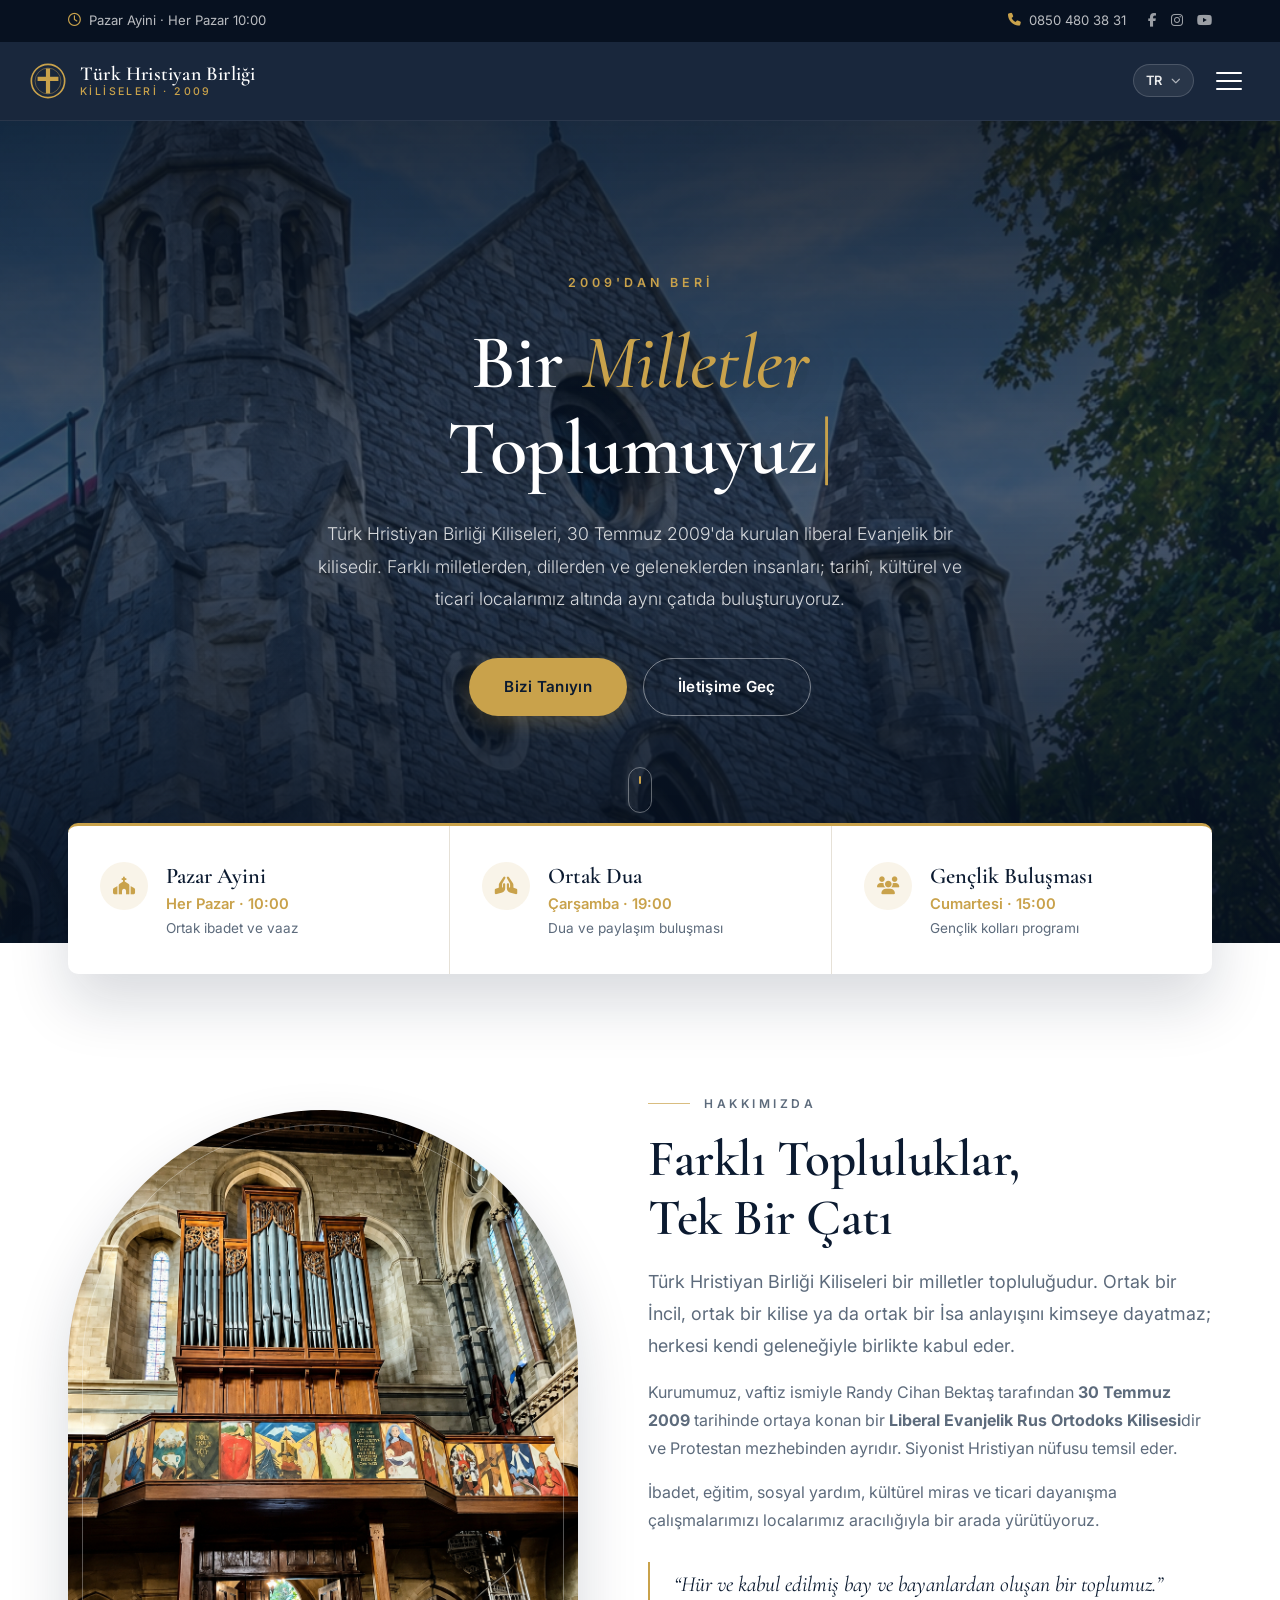
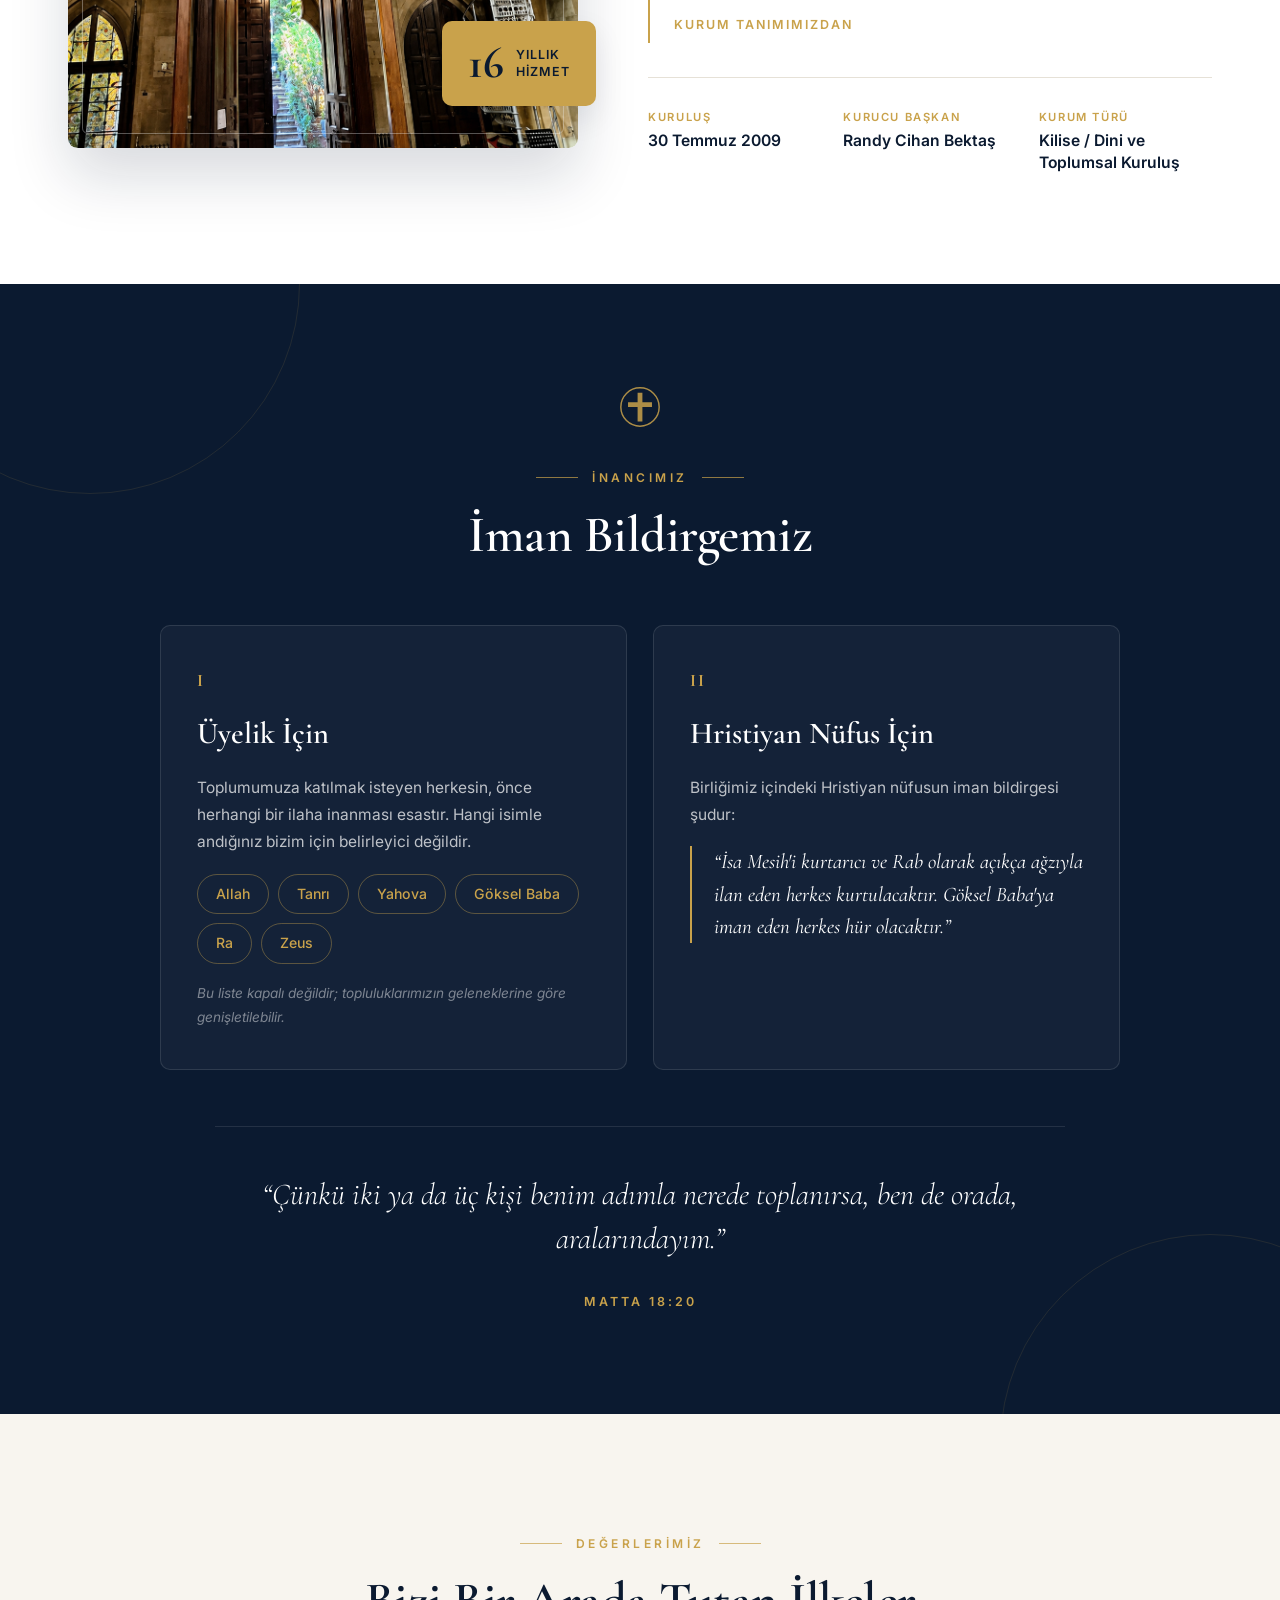
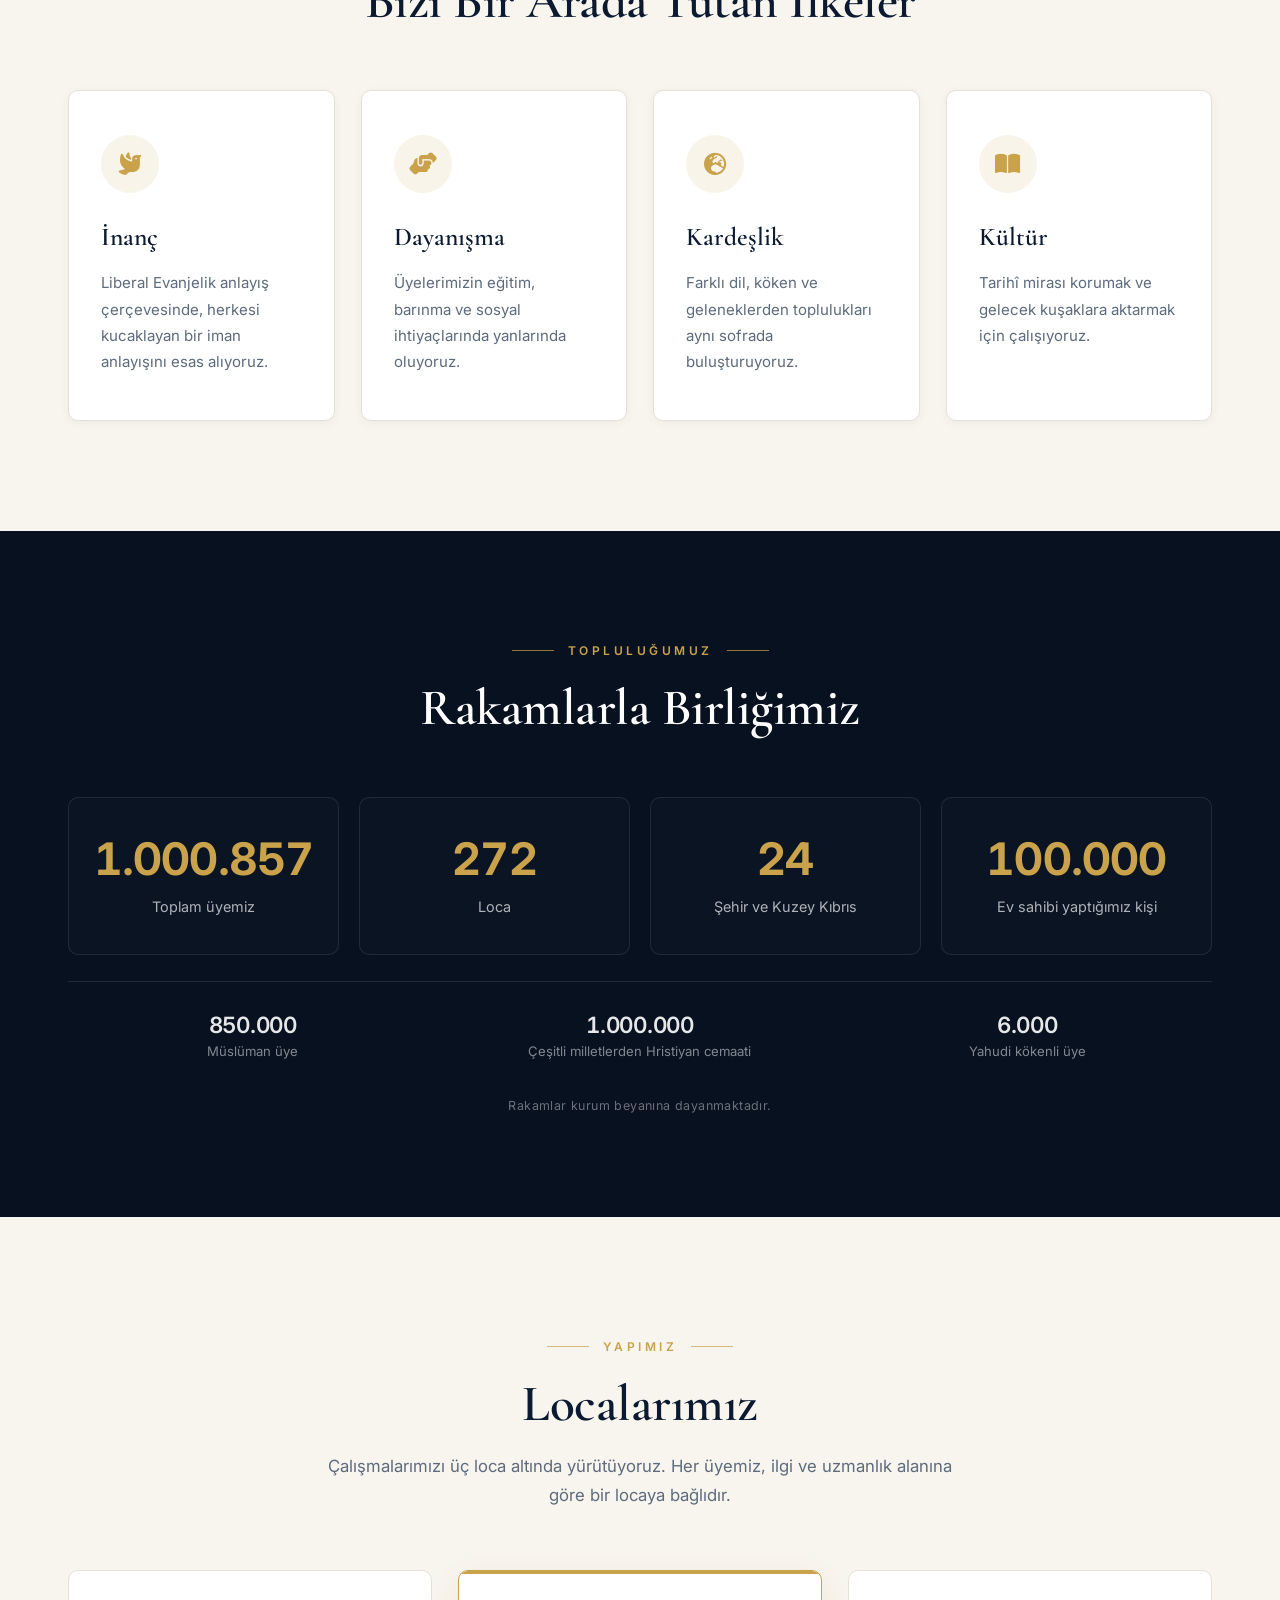
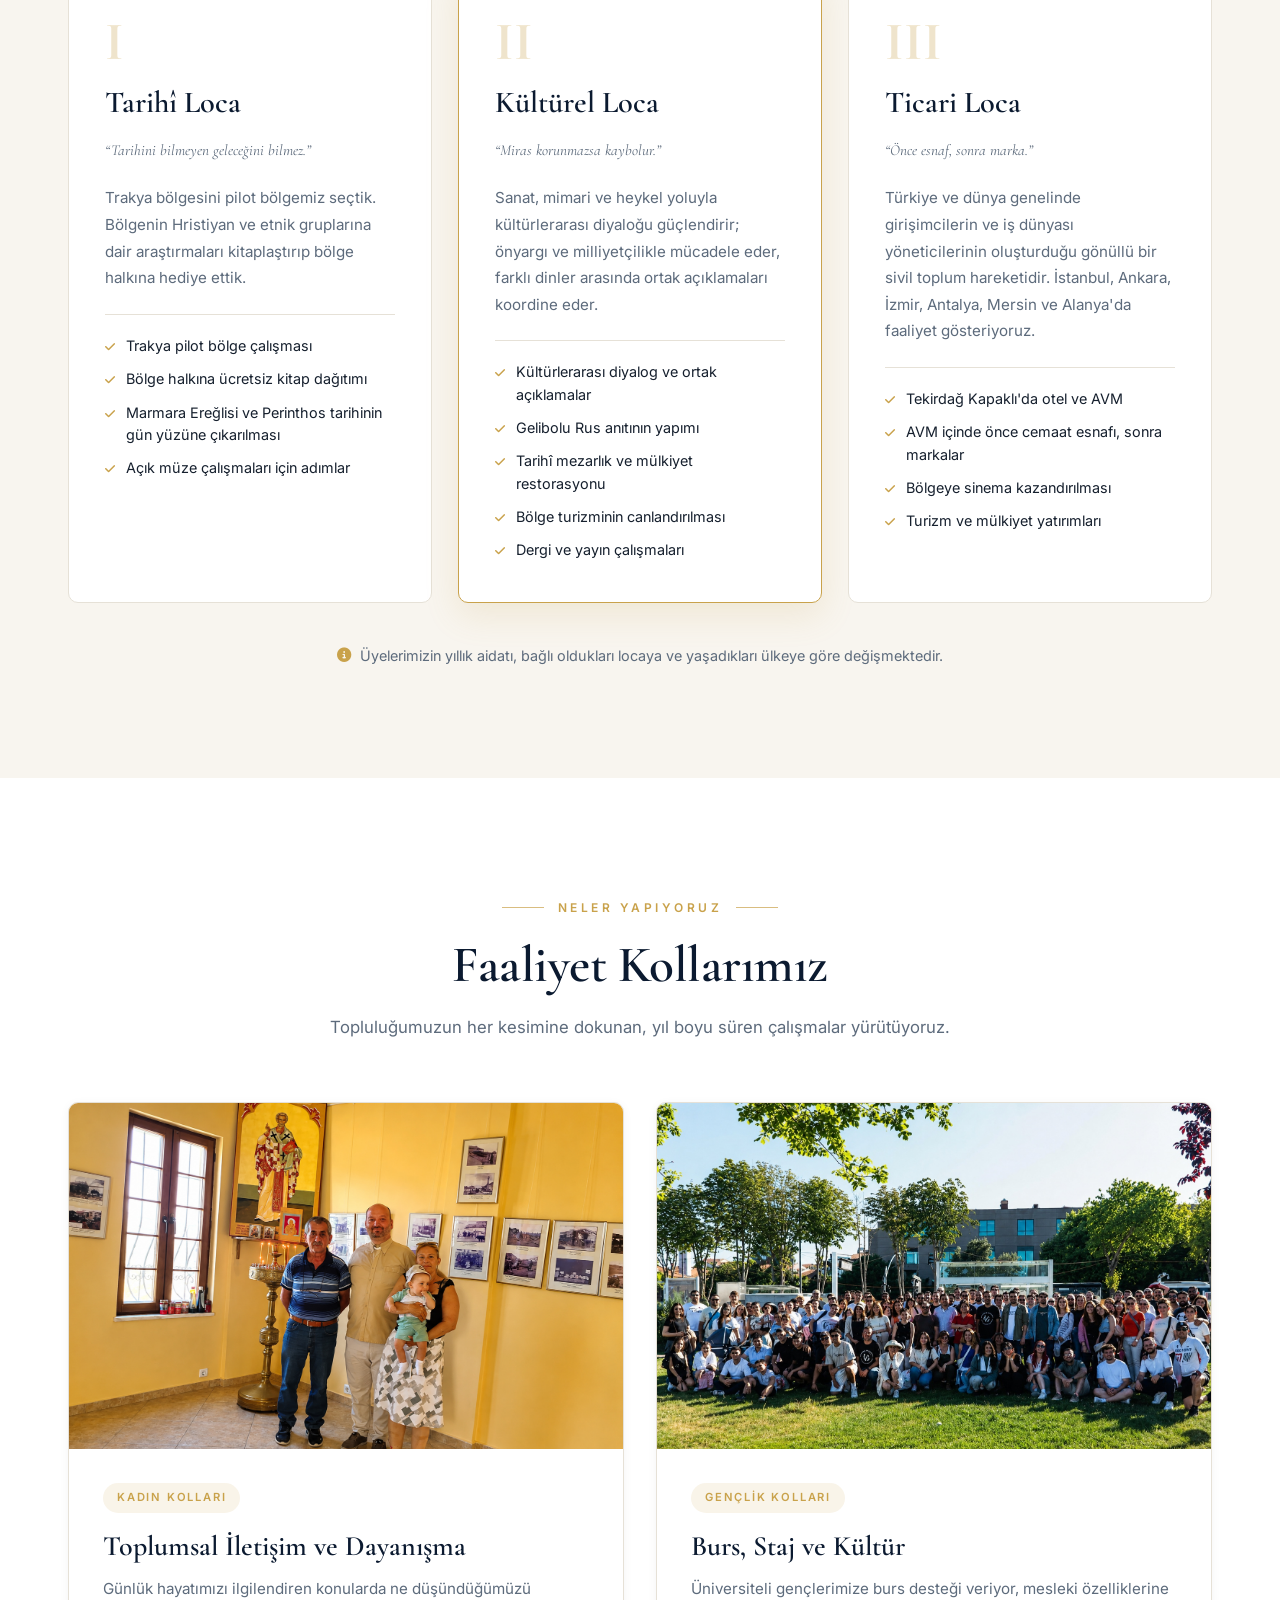
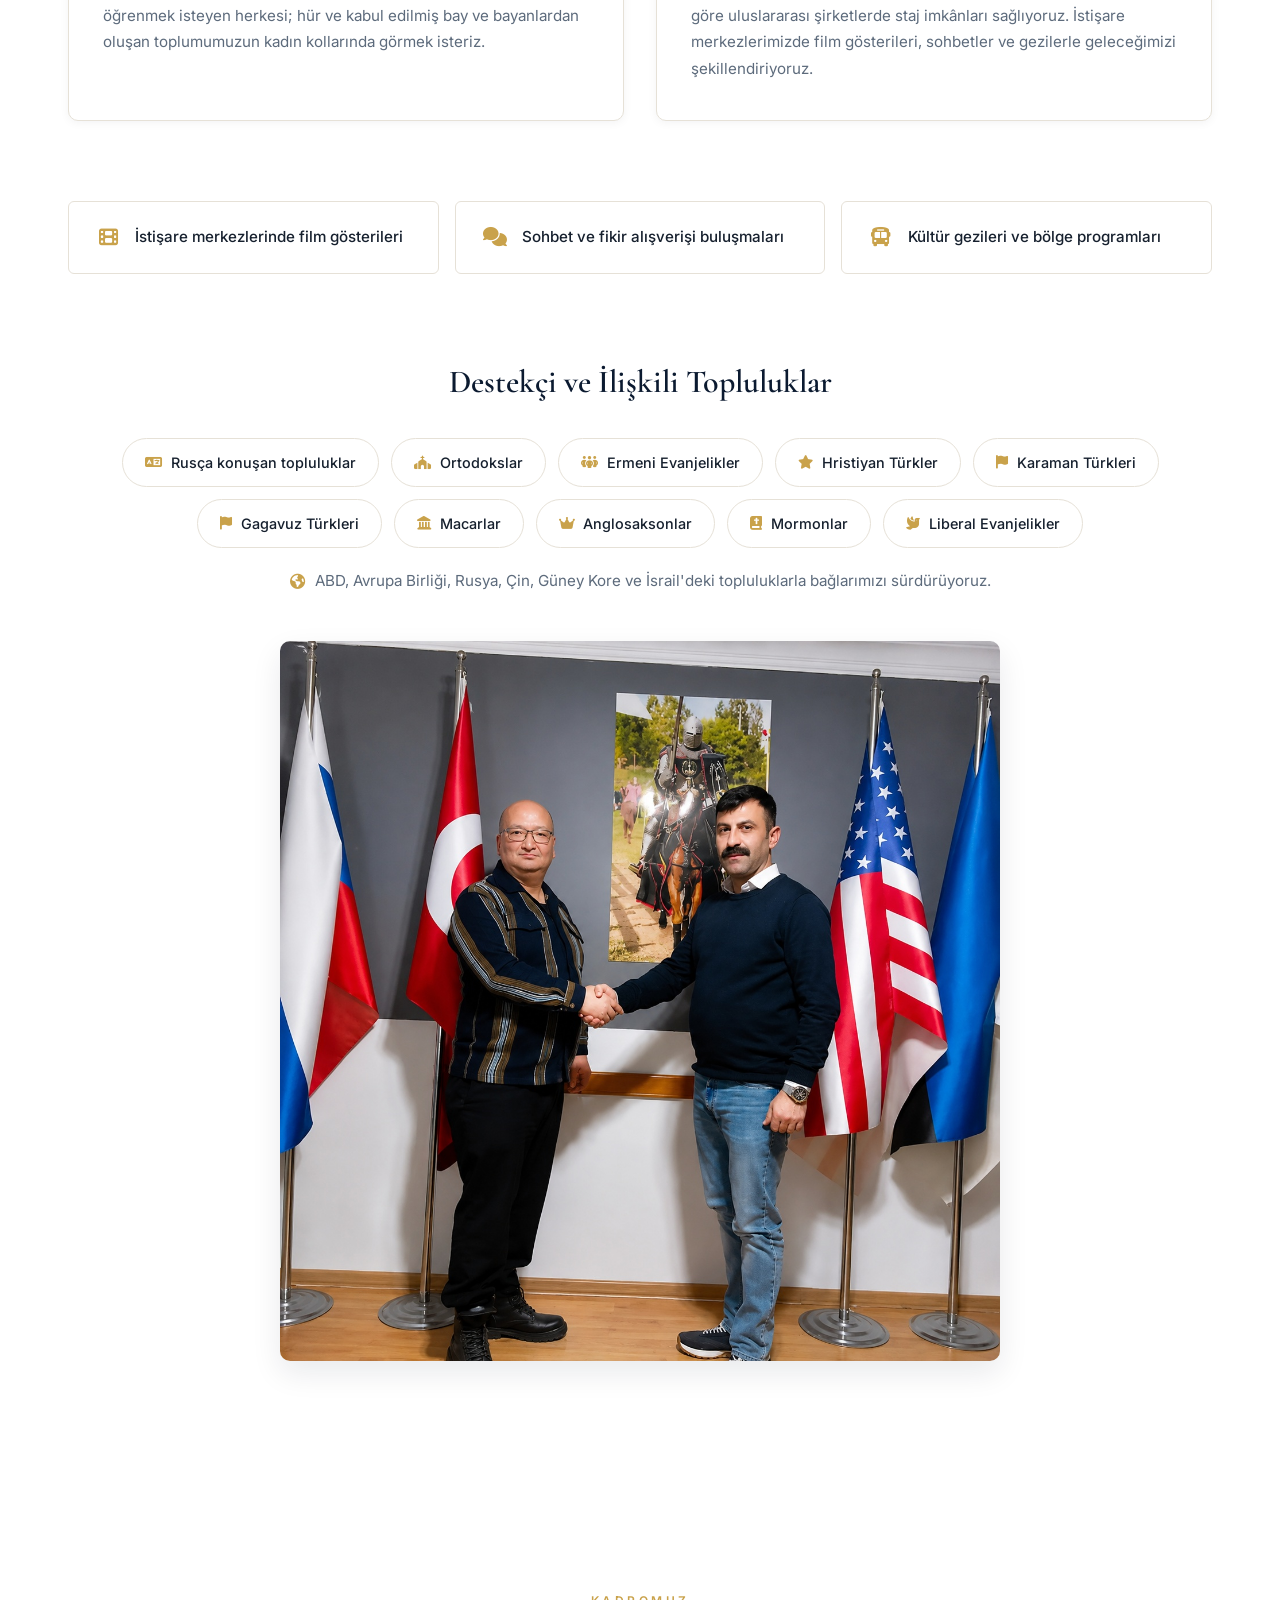
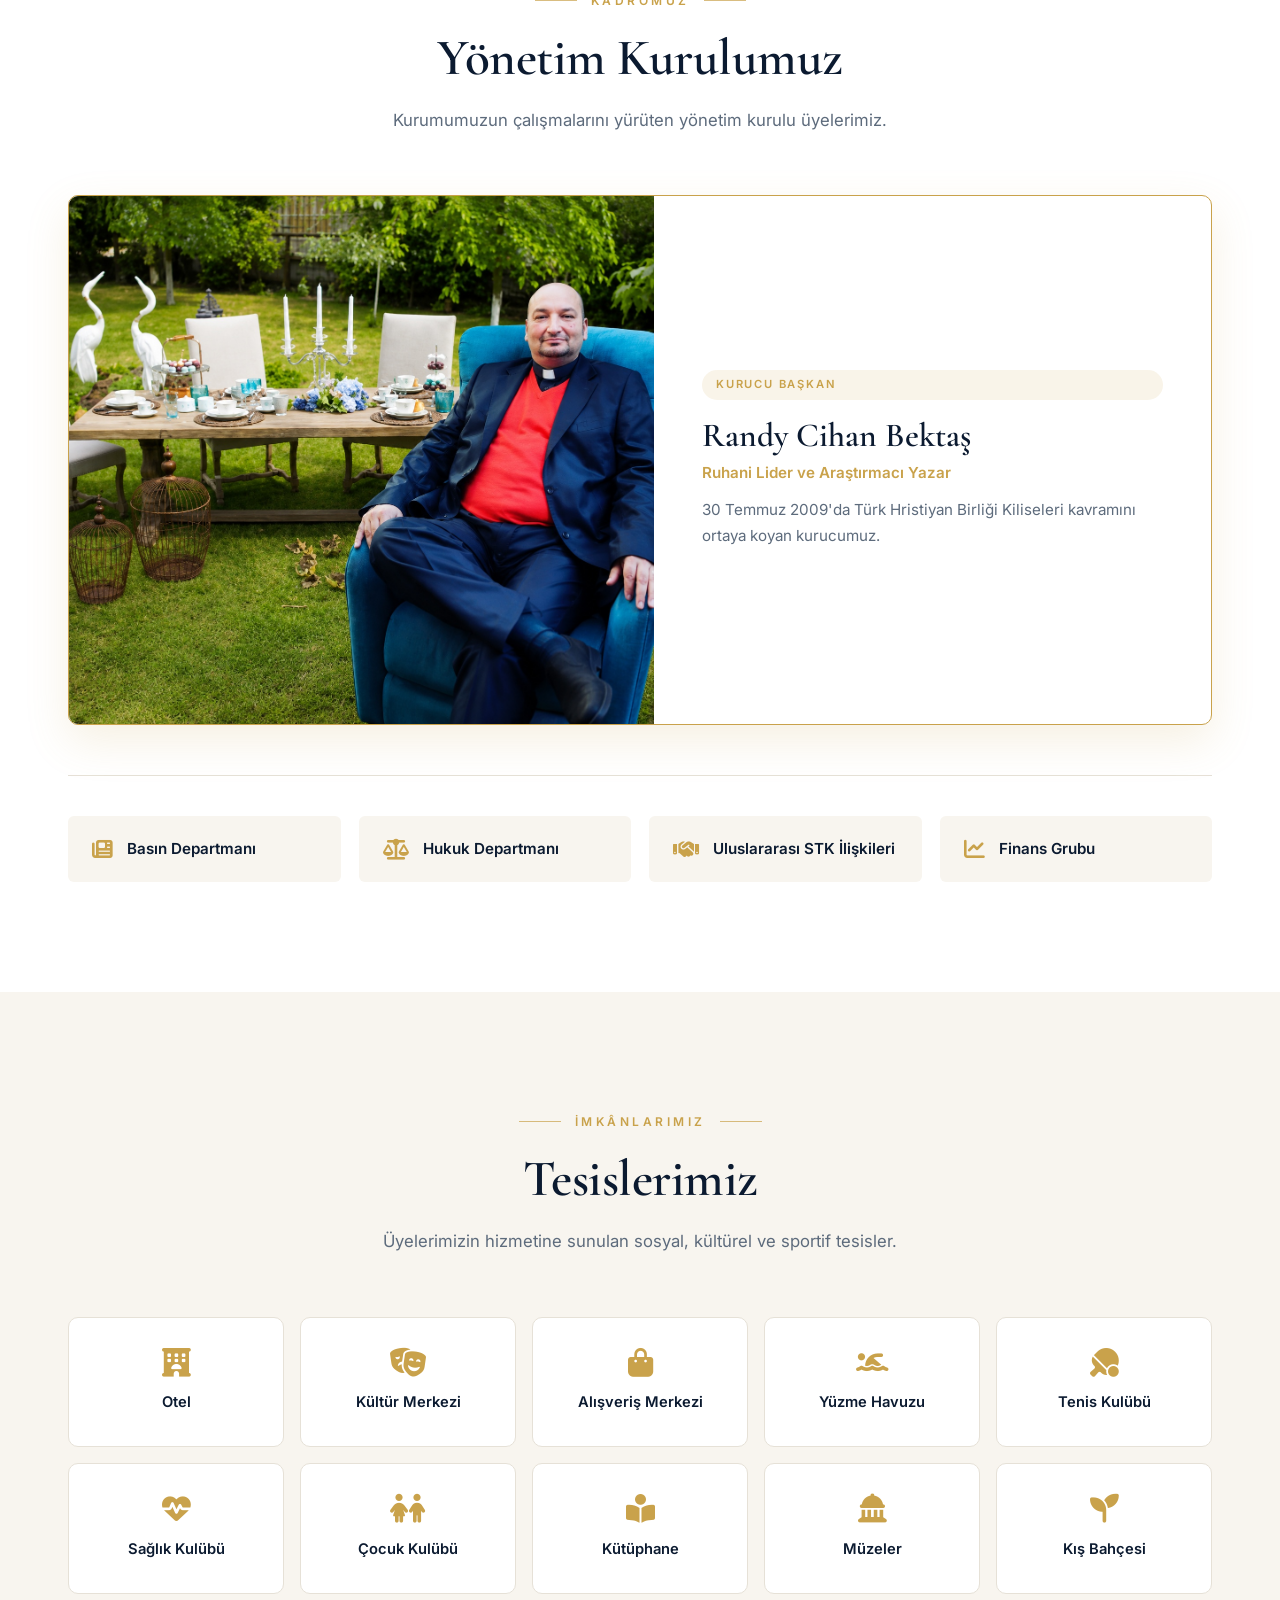
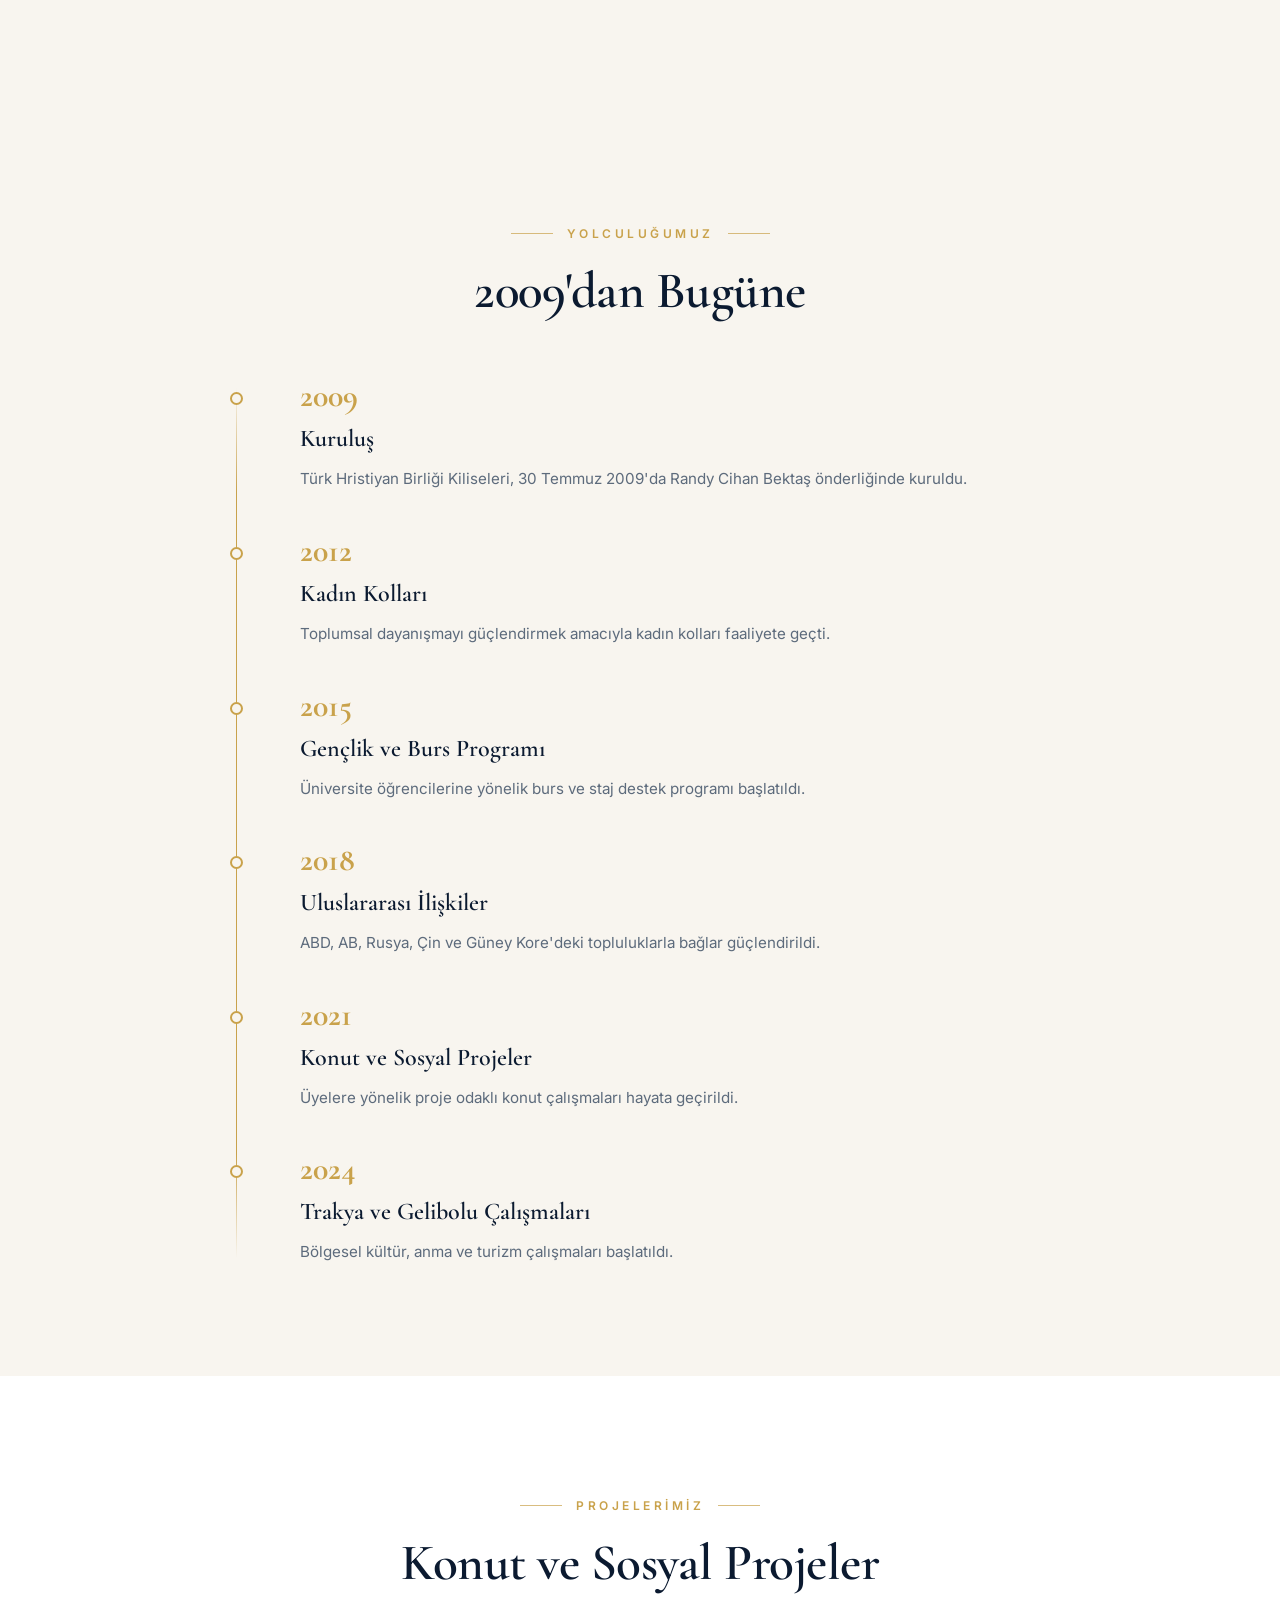
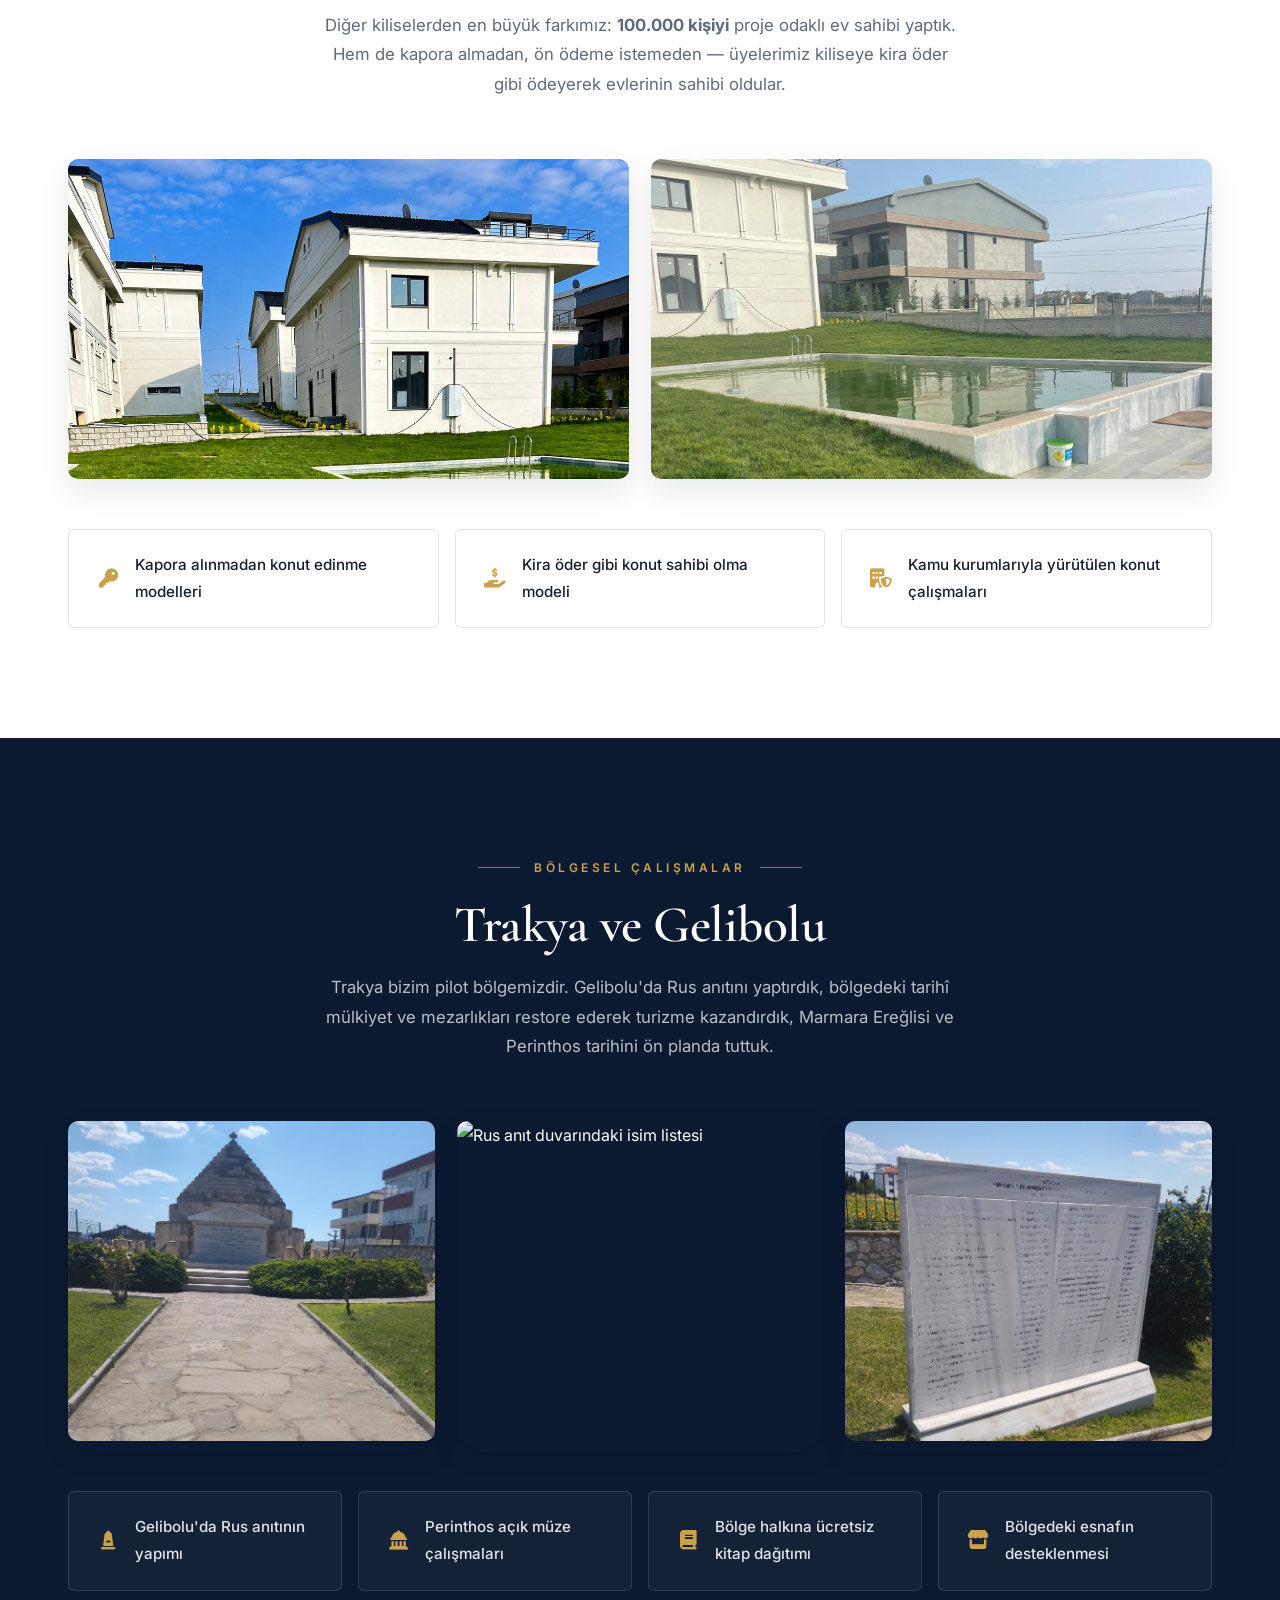
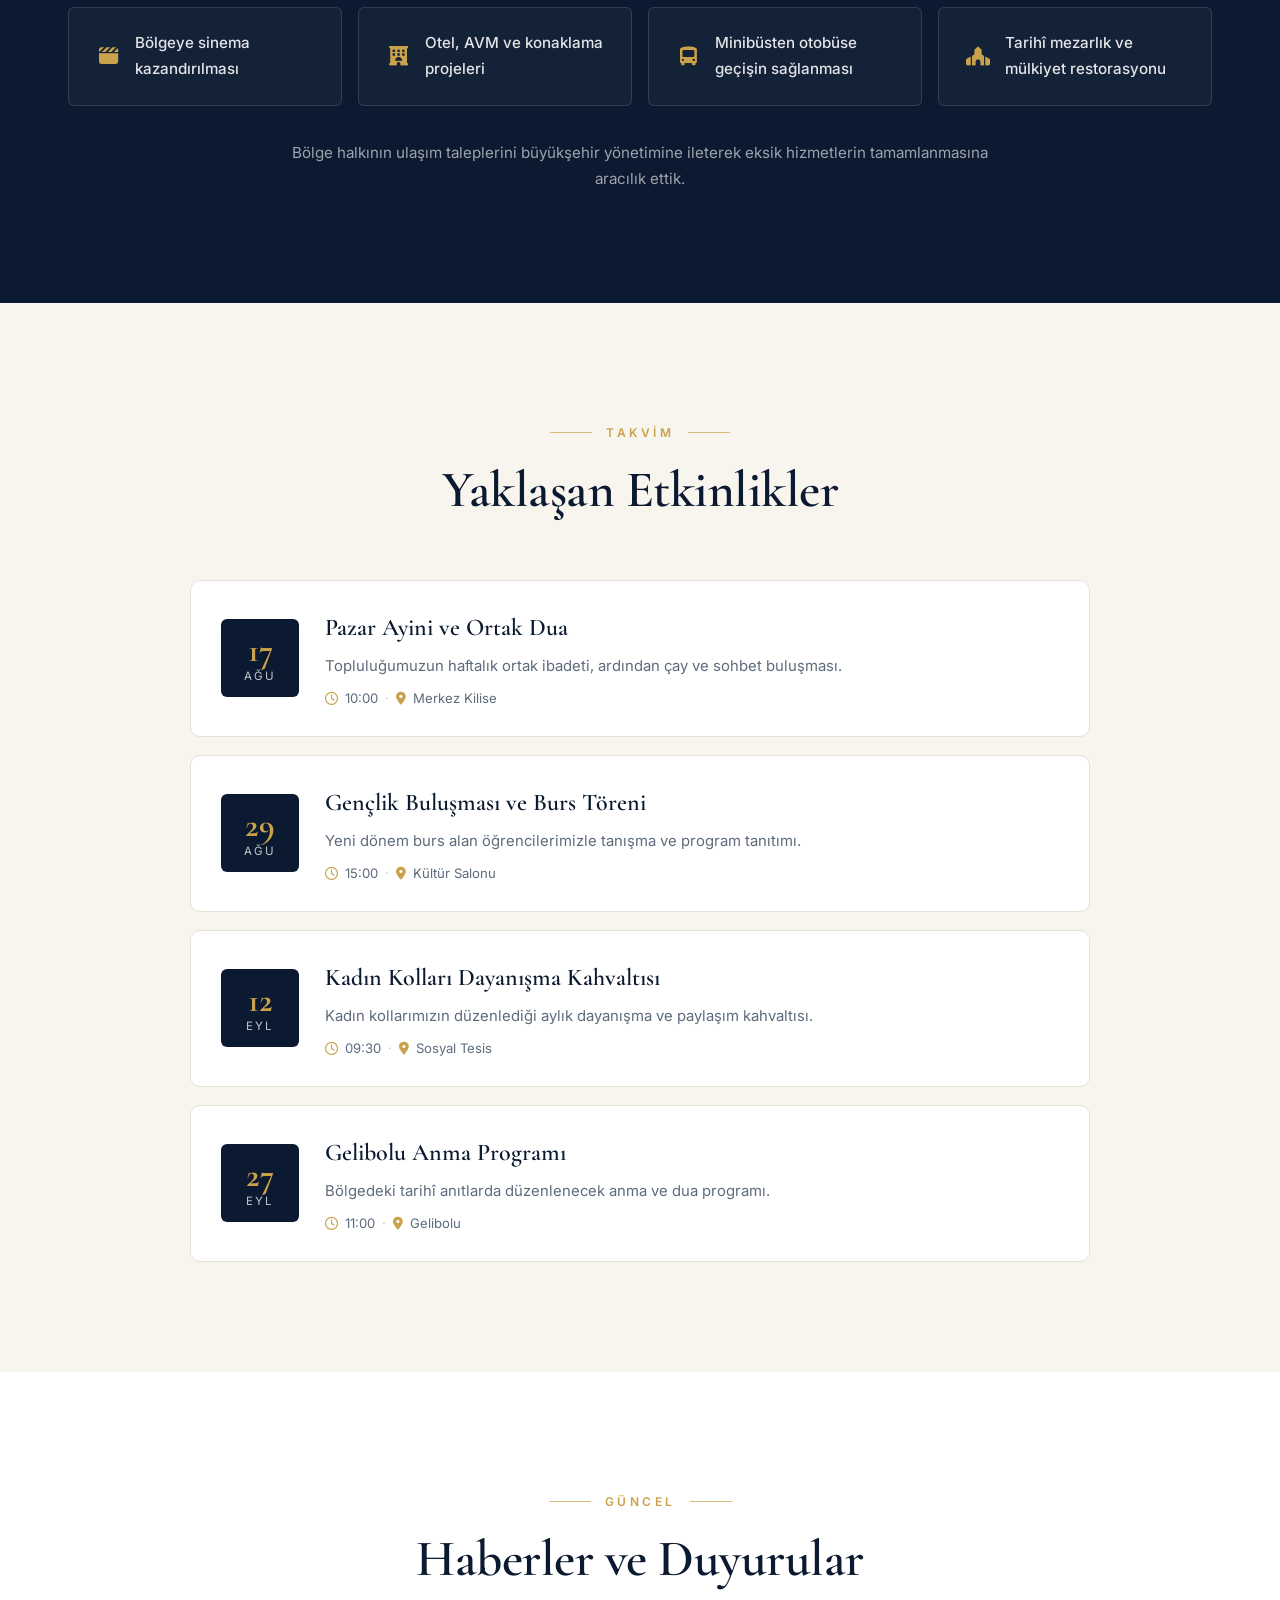
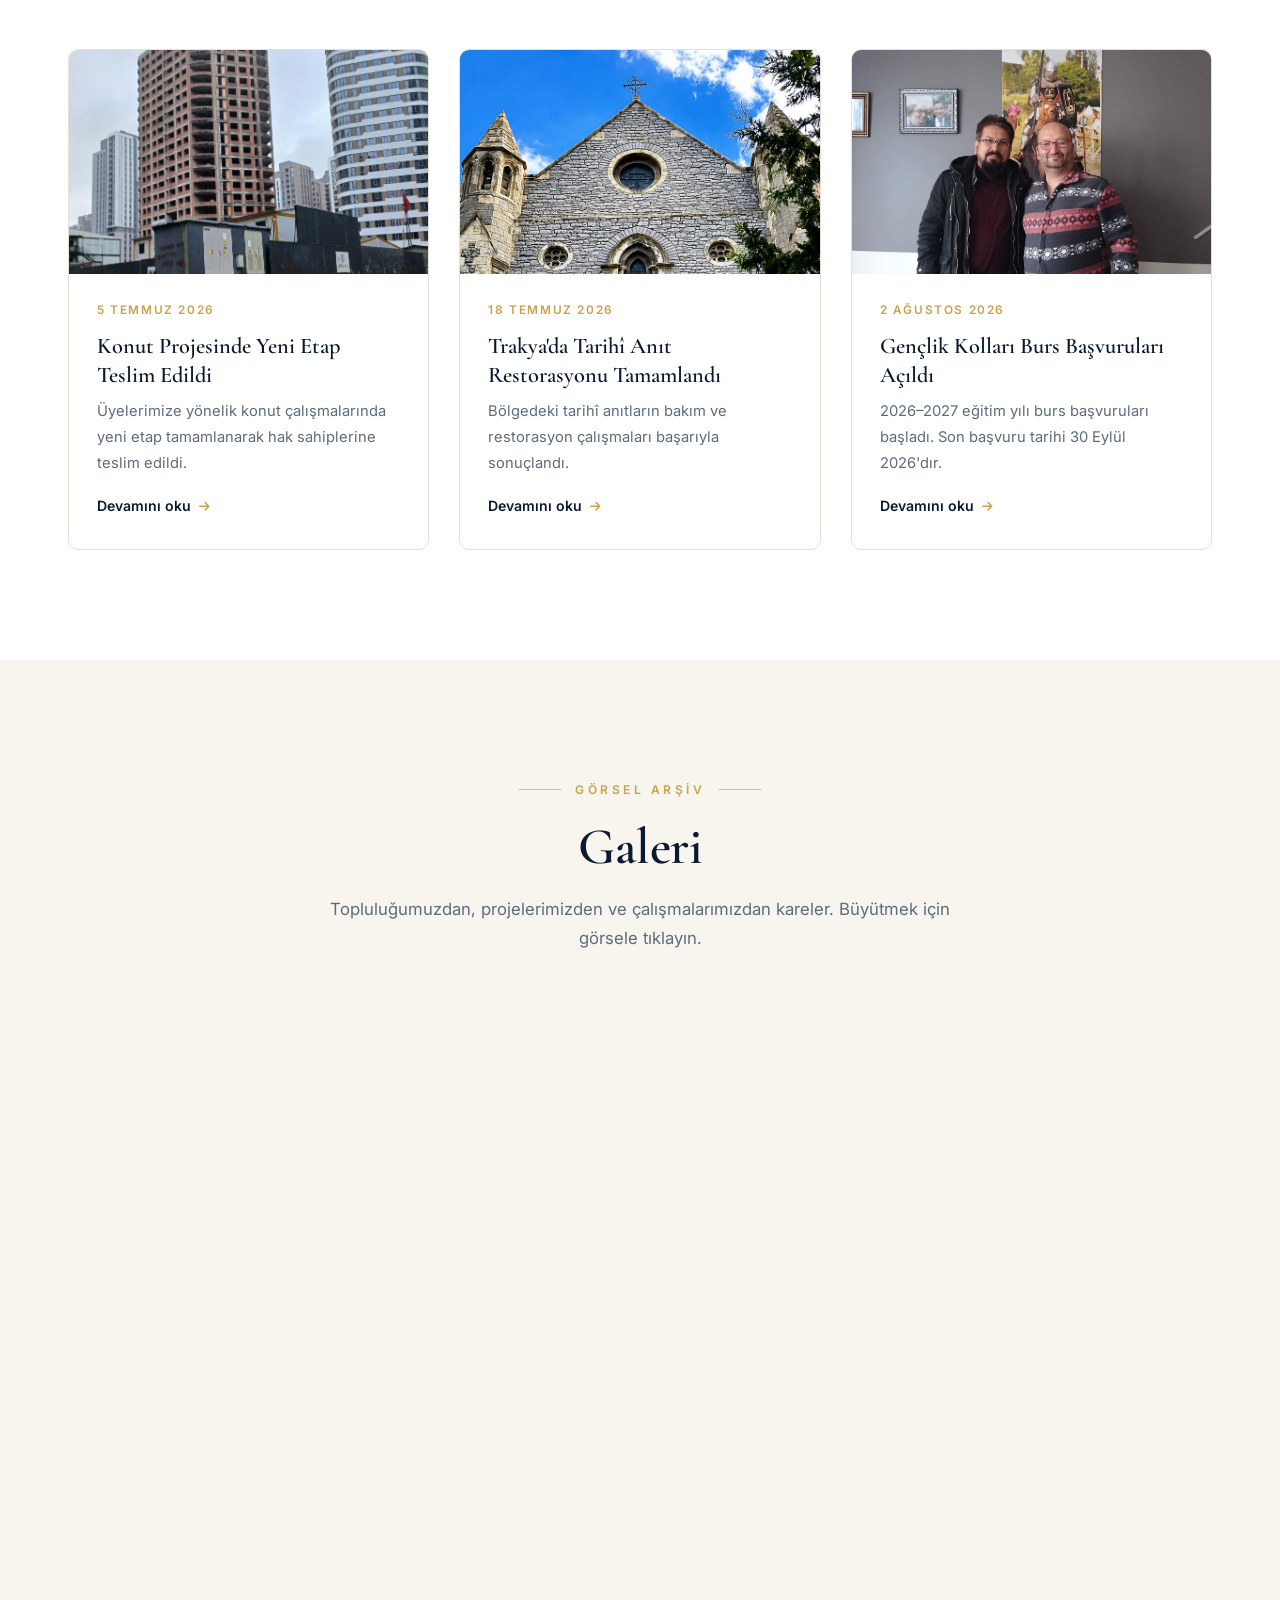
==== DEMO/index.html @ e6127ebc "Add files via upload" ====
<!DOCTYPE html>
<html lang="tr">
    <head>
        <meta charset="UTF-8">
        <meta name="viewport"
            content="width=device-width, initial-scale=1, viewport-fit=cover">
        <title>Türk Hristiyan Birliği Kiliseleri — Milletler Toplumu</title>
        <meta name="description"
            content="Türk Hristiyan Birliği Kiliseleri, 30 Temmuz 2009'da kurulan liberal Evanjelik bir kilise ve milletler toplumudur. Tarihî, Kültürel ve Ticari localarımız, konut projelerimiz, burs ve kültür çalışmalarımız.">
        <meta name="theme-color" content="#0B1A30">
        <meta name="robots" content="index, follow, max-image-preview:large">

        <!-- ALAN ADI ALINDIĞINDA bu iki satır güncellenmelidir -->
        <link rel="canonical" href="https://turkhristiyanbirligi.com/">

        <!-- Sosyal medya paylaşım önizlemesi -->
        <meta property="og:type" content="website">
        <meta property="og:locale" content="tr_TR">
        <meta property="og:site_name" content="Türk Hristiyan Birliği Kiliseleri">
        <meta property="og:url" content="https://turkhristiyanbirligi.com/">
        <meta property="og:title"
            content="Türk Hristiyan Birliği Kiliseleri — Milletler Toplumu">
        <meta property="og:description"
            content="2009'dan beri inanç, kültür ve dayanışmada bir araya geliyoruz. Tarihî, Kültürel ve Ticari localarımızla.">
        <meta property="og:image" content="images/IMG-01%20(1).jpeg">
        <meta name="twitter:card" content="summary_large_image">

        <!-- Google'ın kurumu doğru tanıması için yapısal veri -->
        <script type="application/ld+json">
        {
          "@context": "https://schema.org",
          "@type": "Organization",
          "name": "Türk Hristiyan Birliği Kiliseleri",
          "alternateName": "Türk Hristiyan Birliği",
          "url": "https://turkhristiyanbirligi.com/",
          "foundingDate": "2009-07-30",
          "founder": {
            "@type": "Person",
            "name": "Randy Cihan Bektaş",
            "jobTitle": "Kurucu Başkan"
          },
          "description": "30 Temmuz 2009'da kurulan liberal Evanjelik kilise ve milletler toplumu.",
          "address": {
            "@type": "PostalAddress",
            "addressLocality": "Ankara",
            "addressCountry": "TR"
          },
          "contactPoint": {
            "@type": "ContactPoint",
            "telephone": "+90-850-480-38-31",
            "contactType": "customer service",
            "availableLanguage": ["Turkish", "English", "Russian"]
          }
        }
        </script>

        <!-- Amblem favicon -->
        <link rel="icon"
            href="data:image/svg+xml,%3Csvg xmlns='http://www.w3.org/2000/svg' viewBox='0 0 48 48'%3E%3Crect width='48' height='48' rx='10' fill='%230B1A30'/%3E%3Ccircle cx='24' cy='24' r='16' fill='none' stroke='%23C9A24B' stroke-width='2.5'/%3E%3Cpath d='M21 11h6v10h10v6H27v10h-6V27H11v-6h10z' fill='%23C9A24B'/%3E%3C/svg%3E">

        <link rel="preconnect" href="https://fonts.googleapis.com">
        <link rel="preconnect" href="https://fonts.gstatic.com" crossorigin>
        <link rel="preload" as="image" href="images/IMG-01 (1).jpeg">
        <link
            href="https://fonts.googleapis.com/css2?family=Cormorant+Garamond:ital,wght@0,300;0,400;0,500;0,600;0,700;1,300;1,400&family=Inter:wght@300;400;500;600;700&display=swap"
            rel="stylesheet">
        <link rel="stylesheet"
            href="https://cdnjs.cloudflare.com/ajax/libs/font-awesome/6.4.0/css/all.min.css">
        <link rel="stylesheet" href="style.css">
    </head>
    <body>
        <a href="#anasayfa" class="skip-link">İçeriğe geç</a>

        <!-- Okuma ilerleme çubuğu -->
        <div class="scroll-progress" id="scrollProgress"></div>

        <!-- Üst bilgi bandı: ibadet saati ve iletişim -->
        <div class="top-bar">
            <div class="container top-bar-inner">
                <p class="top-bar-item"><i class="fa-regular fa-clock"></i>
                    Pazar Ayini · Her Pazar 10:00</p>
                <div class="top-bar-right">
                    <a href="tel:+908504803831" class="top-bar-item"><i
                            class="fa-solid fa-phone"></i> 0850 480 38 31</a>
                    <div class="top-bar-social">
                        <a href="https://www.facebook.com/p/T%C3%BCrk-Hristiyan-Birligi-%C3%AE%C5%9Fkonseyi-100069832137179/" target="_blank" rel="noopener" aria-label="Facebook"><i
                                class="fa-brands fa-facebook-f"></i></a>
                        <a href="https://www.instagram.com/turkhristiyanbirligi/" target="_blank" rel="noopener" aria-label="Instagram"><i
                                class="fa-brands fa-instagram"></i></a>
                        <a href="https://www.youtube.com/@turkhristiyanbirligiliberal" target="_blank" rel="noopener" aria-label="YouTube"><i
                                class="fa-brands fa-youtube"></i></a>
                    </div>
                </div>
            </div>
        </div>

        <!-- Header ve navigasyon -->
        <header class="site-header" id="siteHeader">
            <div class="container header-inner">
                <a href="#anasayfa" class="logo" aria-label="Ana sayfa">
                    <span class="logo-mark" aria-hidden="true">
                        <svg viewBox="0 0 48 48" role="presentation">
                            <circle cx="24" cy="24" r="20" fill="none"
                                stroke="currentColor" stroke-width="2" />
                            <circle cx="24" cy="24" r="15.5" fill="none"
                                stroke="currentColor" stroke-width="1"
                                opacity=".5" />
                            <path d="M21.5 9h5v10h10v5h-10v15h-5V24h-10v-5h10z"
                                fill="currentColor" />
                        </svg>
                    </span>
                    <span class="logo-type">
                        <span class="logo-name">Türk Hristiyan Birliği</span>
                        <span class="logo-sub">Kiliseleri · 2009</span>
                    </span>
                </a>

                <nav class="main-nav" id="mainNav" aria-label="Ana menü">
                    <ul class="nav-list">
                        <li><a href="#anasayfa" class="nav-link active">Ana
                                Sayfa</a></li>
                        <li><a href="#hakkimizda"
                                class="nav-link">Hakkımızda</a></li>
                        <li><a href="#localar"
                                class="nav-link">Localarımız</a></li>
                        <li><a href="#faaliyetler"
                                class="nav-link">Faaliyetler</a></li>
                        <li><a href="#yonetim"
                                class="nav-link">Yönetim</a></li>
                        <li><a href="#projeler"
                                class="nav-link">Projeler</a></li>
                        <li><a href="#etkinlikler"
                                class="nav-link">Etkinlikler</a></li>
                        <li><a href="#galeri" class="nav-link">Galeri</a></li>
                        <li><a href="#iletisim"
                                class="nav-link">İletişim</a></li>
                        <li class="nav-cta-mobile"><a href="#bagis"
                                class="btn btn-primary btn-sm">Bağış Yap</a></li>
                    </ul>
                </nav>

                <div class="header-actions">
                    <div class="lang-switch" id="langSwitch">
                        <button class="lang-btn" id="langBtn" aria-haspopup="true"
                            aria-expanded="false" aria-label="Dil seçimi">
                            <i class="fa-solid fa-globe"></i>
                            <span id="langCurrent">TR</span>
                            <i class="fa-solid fa-chevron-down lang-caret"></i>
                        </button>
                        <ul class="lang-menu" id="langMenu" role="menu">
                            <li><button data-lang="tr" role="menuitem">Türkçe</button></li>
                            <li><button data-lang="en" role="menuitem">English</button></li>
                            <li><button data-lang="ru" role="menuitem">Русский</button></li>
                        </ul>
                    </div>
                    <a href="#bagis" class="btn btn-primary btn-sm nav-cta"><i
                            class="fa-solid fa-heart"></i> Bağış Yap</a>
                    <button class="menu-toggle" id="menuToggle"
                        aria-label="Menüyü aç/kapat" aria-expanded="false"
                        aria-controls="mainNav">
                        <span class="hamburger"></span>
                    </button>
                </div>
            </div>
        </header>

        <main>
            <!-- ============ HERO ============ -->
            <section class="hero" id="anasayfa">
                <div class="hero-bg"
                    style="background-image: url('images/IMG-01 (1).jpeg');"></div>
                <div class="hero-overlay"></div>
                <div class="container hero-content">
                    <p class="hero-eyebrow">2009'dan beri</p>
                    <h1 data-typewriter="|">Bir <em>Milletler</em><br>Toplumuyuz</h1>
                    <p class="hero-description">Türk Hristiyan Birliği
                        Kiliseleri, 30 Temmuz 2009'da kurulan liberal Evanjelik
                        bir kilisedir. Farklı milletlerden, dillerden ve
                        geleneklerden insanları; tarihî, kültürel ve ticari
                        localarımız altında aynı çatıda buluşturuyoruz.</p>
                    <div class="hero-buttons">
                        <a href="#hakkimizda" class="btn btn-primary">Bizi
                            Tanıyın</a>
                        <a href="#iletisim" class="btn btn-outline">İletişime
                            Geç</a>
                    </div>
                </div>
                <a href="#ibadet" class="hero-scroll" aria-label="Aşağı kaydır">
                    <span class="hero-scroll-line"></span>
                </a>
            </section>

            <!-- ============ İBADET SAATLERİ (hero üstüne binen kart) ============ -->
            <section class="service-section" id="ibadet">
                <div class="container">
                    <div class="service-card">
                        <div class="service-item">
                            <div class="service-icon"><i
                                    class="fa-solid fa-church"></i></div>
                            <div>
                                <h3>Pazar Ayini</h3>
                                <p class="service-time">Her Pazar · 10:00</p>
                                <p class="service-note">Ortak ibadet ve vaaz</p>
                            </div>
                        </div>
                        <div class="service-item">
                            <div class="service-icon"><i
                                    class="fa-solid fa-hands-praying"></i></div>
                            <div>
                                <h3>Ortak Dua</h3>
                                <p class="service-time">Çarşamba · 19:00</p>
                                <p class="service-note">Dua ve paylaşım
                                    buluşması</p>
                            </div>
                        </div>
                        <div class="service-item">
                            <div class="service-icon"><i
                                    class="fa-solid fa-users"></i></div>
                            <div>
                                <h3>Gençlik Buluşması</h3>
                                <p class="service-time">Cumartesi · 15:00</p>
                                <p class="service-note">Gençlik kolları
                                    programı</p>
                            </div>
                        </div>
                    </div>
                </div>
            </section>

            <!-- ============ HAKKIMIZDA (asimetrik) ============ -->
            <section id="hakkimizda" class="section">
                <div class="container">
                    <div class="split-layout">
                        <div class="split-media">
                            <div class="arch-frame">
                                <img src="images/IMG-01 (10).jpeg"
                                alt="Kilise iç mekânımız ve borulu org"
                                    width="1065" height="1476" loading="lazy">
                            </div>
                            <div class="split-badge">
                                <span class="split-badge-num">16</span>
                                <span class="split-badge-text">yıllık<br>hizmet</span>
                            </div>
                        </div>

                        <div class="split-text">
                            <p class="eyebrow"><span
                                    class="eyebrow-line"></span> Hakkımızda</p>
                            <h2 class="section-title">Farklı Topluluklar,<br>Tek
                                Bir Çatı</h2>
                            <p class="lead-text">Türk Hristiyan Birliği
                                Kiliseleri bir milletler topluluğudur. Ortak bir
                                İncil, ortak bir kilise ya da ortak bir İsa
                                anlayışını kimseye dayatmaz; herkesi kendi
                                geleneğiyle birlikte kabul eder.</p>
                            <p>Kurumumuz, vaftiz ismiyle Randy Cihan Bektaş
                                tarafından <strong>30 Temmuz 2009</strong>
                                tarihinde ortaya konan bir <strong>Liberal
                                    Evanjelik Rus Ortodoks Kilisesi</strong>dir
                                ve Protestan mezhebinden ayrıdır. Siyonist
                                Hristiyan nüfusu temsil eder.</p>
                            <p>İbadet, eğitim, sosyal yardım, kültürel miras ve
                                ticari dayanışma çalışmalarımızı localarımız
                                aracılığıyla bir arada yürütüyoruz.</p>

                            <blockquote class="inline-quote">
                                <p>“Hür ve kabul edilmiş bay ve bayanlardan
                                    oluşan bir toplumuz.”</p>
                                <cite>Kurum Tanımımızdan</cite>
                            </blockquote>

                            <div class="fact-row">
                                <div class="fact">
                                    <span class="fact-label">Kuruluş</span>
                                    <span class="fact-value">30 Temmuz 2009</span>
                                </div>
                                <div class="fact">
                                    <span class="fact-label">Kurucu Başkan</span>
                                    <span class="fact-value">Randy Cihan
                                        Bektaş</span>
                                </div>
                                <div class="fact">
                                    <span class="fact-label">Kurum Türü</span>
                                    <span class="fact-value">Kilise / Dini ve
                                        Toplumsal Kuruluş</span>
                                </div>
                            </div>
                        </div>
                    </div>
                </div>
            </section>

            <!-- ============ İMAN BİLDİRGESİ (koyu, tam genişlik) ============ -->
            <section class="verse-section" id="iman">
                <div class="container">
                    <span class="verse-mark" aria-hidden="true">
                        <svg viewBox="0 0 48 48">
                            <circle cx="24" cy="24" r="20" fill="none"
                                stroke="currentColor" stroke-width="1.5" />
                            <path d="M21.5 9h5v10h10v5h-10v15h-5V24h-10v-5h10z"
                                fill="currentColor" />
                        </svg>
                    </span>

                    <div class="section-heading light">
                        <p class="eyebrow centered"><span
                                class="eyebrow-line"></span> İnancımız <span
                                class="eyebrow-line"></span></p>
                        <h2 class="section-title">İman Bildirgemiz</h2>
                    </div>

                    <div class="creed-grid">
                        <article class="creed-card">
                            <span class="creed-step">I</span>
                            <h3>Üyelik İçin</h3>
                            <p>Toplumumuza katılmak isteyen herkesin, önce
                                herhangi bir ilaha inanması esastır. Hangi isimle
                                andığınız bizim için belirleyici değildir.</p>
                            <ul class="creed-names">
                                <li>Allah</li>
                                <li>Tanrı</li>
                                <li>Yahova</li>
                                <li>Göksel Baba</li>
                                <li>Ra</li>
                                <li>Zeus</li>
                            </ul>
                            <p class="creed-note">Bu liste kapalı değildir;
                                topluluklarımızın geleneklerine göre
                                genişletilebilir.</p>
                        </article>

                        <article class="creed-card">
                            <span class="creed-step">II</span>
                            <h3>Hristiyan Nüfus İçin</h3>
                            <p>Birliğimiz içindeki Hristiyan nüfusun iman
                                bildirgesi şudur:</p>
                            <blockquote class="creed-quote">
                                <p>“İsa Mesih'i kurtarıcı ve Rab olarak açıkça
                                    ağzıyla ilan eden herkes kurtulacaktır.
                                    Göksel Baba'ya iman eden herkes hür
                                    olacaktır.”</p>
                            </blockquote>
                        </article>
                    </div>

                    <blockquote class="verse creed-closing">
                        <p>“Çünkü iki ya da üç kişi benim adımla nerede
                            toplanırsa, ben de orada, aralarındayım.”</p>
                        <cite>Matta 18:20</cite>
                    </blockquote>
                </div>
            </section>

            <!-- ============ DEĞERLER ============ -->
            <section class="section bg-light">
                <div class="container">
                    <div class="section-heading">
                        <p class="eyebrow centered"><span
                                class="eyebrow-line"></span> Değerlerimiz <span
                                class="eyebrow-line"></span></p>
                        <h2 class="section-title">Bizi Bir Arada Tutan
                            İlkeler</h2>
                    </div>

                    <div class="value-grid">
                        <div class="value-card">
                            <div class="value-icon"><i
                                    class="fa-solid fa-dove"></i></div>
                            <h3>İnanç</h3>
                            <p>Liberal Evanjelik anlayış çerçevesinde, herkesi
                                kucaklayan bir iman anlayışını esas alıyoruz.</p>
                        </div>
                        <div class="value-card">
                            <div class="value-icon"><i
                                    class="fa-solid fa-handshake-angle"></i></div>
                            <h3>Dayanışma</h3>
                            <p>Üyelerimizin eğitim, barınma ve sosyal
                                ihtiyaçlarında yanlarında oluyoruz.</p>
                        </div>
                        <div class="value-card">
                            <div class="value-icon"><i
                                    class="fa-solid fa-earth-europe"></i></div>
                            <h3>Kardeşlik</h3>
                            <p>Farklı dil, köken ve geleneklerden toplulukları
                                aynı sofrada buluşturuyoruz.</p>
                        </div>
                        <div class="value-card">
                            <div class="value-icon"><i
                                    class="fa-solid fa-book-open"></i></div>
                            <h3>Kültür</h3>
                            <p>Tarihî mirası korumak ve gelecek kuşaklara
                                aktarmak için çalışıyoruz.</p>
                        </div>
                    </div>
                </div>
            </section>

            <!-- ============ İSTATİSTİKLER (koyu + sayaç) ============ -->
            <section class="stats-section">
                <div class="container">
                    <div class="section-heading light">
                        <p class="eyebrow centered"><span
                                class="eyebrow-line"></span> Topluluğumuz <span
                                class="eyebrow-line"></span></p>
                        <h2 class="section-title">Rakamlarla Birliğimiz</h2>
                    </div>
                    <div class="stats-grid">
                        <div class="stat-card">
                            <span class="stat-number" data-target="1000857"
                                data-suffix="">0</span>
                            <p>Toplam üyemiz</p>
                        </div>
                        <div class="stat-card">
                            <span class="stat-number" data-target="272"
                                data-suffix="">0</span>
                            <p>Loca</p>
                        </div>
                        <div class="stat-card">
                            <span class="stat-number" data-target="24"
                                data-suffix="">0</span>
                            <p>Şehir ve Kuzey Kıbrıs</p>
                        </div>
                        <div class="stat-card">
                            <span class="stat-number" data-target="100000"
                                data-suffix="">0</span>
                            <p>Ev sahibi yaptığımız kişi</p>
                        </div>
                    </div>

                    <div class="stats-breakdown">
                        <div class="breakdown-item">
                            <span class="breakdown-num">850.000</span>
                            <span class="breakdown-label">Müslüman üye</span>
                        </div>
                        <div class="breakdown-item">
                            <span class="breakdown-num">1.000.000</span>
                            <span class="breakdown-label">Çeşitli milletlerden
                                Hristiyan cemaati</span>
                        </div>
                        <div class="breakdown-item">
                            <span class="breakdown-num">6.000</span>
                            <span class="breakdown-label">Yahudi kökenli üye</span>
                        </div>
                    </div>
                    <p class="stats-note">Rakamlar kurum beyanına
                        dayanmaktadır.</p>
                </div>
            </section>

            <!-- ============ LOCALARIMIZ ============ -->
            <section id="localar" class="section bg-light">
                <div class="container">
                    <div class="section-heading">
                        <p class="eyebrow centered"><span
                                class="eyebrow-line"></span> Yapımız <span
                                class="eyebrow-line"></span></p>
                        <h2 class="section-title">Localarımız</h2>
                        <p class="section-lead">Çalışmalarımızı üç loca altında
                            yürütüyoruz. Her üyemiz, ilgi ve uzmanlık alanına
                            göre bir locaya bağlıdır.</p>
                    </div>

                    <div class="lodge-grid">
                        <article class="lodge-card">
                            <span class="lodge-num">I</span>
                            <h3>Tarihî Loca</h3>
                            <p class="lodge-motto">“Tarihini bilmeyen geleceğini
                                bilmez.”</p>
                            <p>Trakya bölgesini pilot bölgemiz seçtik. Bölgenin
                                Hristiyan ve etnik gruplarına dair araştırmaları
                                kitaplaştırıp bölge halkına hediye ettik.</p>
                            <ul class="lodge-list">
                                <li><i class="fa-solid fa-check"></i> Trakya
                                    pilot bölge çalışması</li>
                                <li><i class="fa-solid fa-check"></i> Bölge
                                    halkına ücretsiz kitap dağıtımı</li>
                                <li><i class="fa-solid fa-check"></i> Marmara
                                    Ereğlisi ve Perinthos tarihinin gün yüzüne
                                    çıkarılması</li>
                                <li><i class="fa-solid fa-check"></i> Açık müze
                                    çalışmaları için adımlar</li>
                            </ul>
                        </article>

                        <article class="lodge-card featured">
                            <span class="lodge-num">II</span>
                            <h3>Kültürel Loca</h3>
                            <p class="lodge-motto">“Miras korunmazsa
                                kaybolur.”</p>
                            <p>Sanat, mimari ve heykel yoluyla kültürlerarası
                                diyaloğu güçlendirir; önyargı ve milliyetçilikle
                                mücadele eder, farklı dinler arasında ortak
                                açıklamaları koordine eder.</p>
                            <ul class="lodge-list">
                                <li><i class="fa-solid fa-check"></i>
                                    Kültürlerarası diyalog ve ortak
                                    açıklamalar</li>
                                <li><i class="fa-solid fa-check"></i> Gelibolu
                                    Rus anıtının yapımı</li>
                                <li><i class="fa-solid fa-check"></i> Tarihî
                                    mezarlık ve mülkiyet restorasyonu</li>
                                <li><i class="fa-solid fa-check"></i> Bölge
                                    turizminin canlandırılması</li>
                                <li><i class="fa-solid fa-check"></i> Dergi ve
                                    yayın çalışmaları</li>
                            </ul>
                        </article>

                        <article class="lodge-card">
                            <span class="lodge-num">III</span>
                            <h3>Ticari Loca</h3>
                            <p class="lodge-motto">“Önce esnaf, sonra
                                marka.”</p>
                            <p>Türkiye ve dünya genelinde girişimcilerin ve iş
                                dünyası yöneticilerinin oluşturduğu gönüllü bir
                                sivil toplum hareketidir. İstanbul, Ankara,
                                İzmir, Antalya, Mersin ve Alanya'da faaliyet
                                gösteriyoruz.</p>
                            <ul class="lodge-list">
                                <li><i class="fa-solid fa-check"></i> Tekirdağ
                                    Kapaklı'da otel ve AVM</li>
                                <li><i class="fa-solid fa-check"></i> AVM içinde
                                    önce cemaat esnafı, sonra markalar</li>
                                <li><i class="fa-solid fa-check"></i> Bölgeye
                                    sinema kazandırılması</li>
                                <li><i class="fa-solid fa-check"></i> Turizm ve
                                    mülkiyet yatırımları</li>
                            </ul>
                        </article>
                    </div>

                    <p class="lodge-footnote"><i
                            class="fa-solid fa-circle-info"></i> Üyelerimizin
                        yıllık aidatı, bağlı oldukları locaya ve yaşadıkları
                        ülkeye göre değişmektedir.</p>
                </div>
            </section>

            <!-- ============ FAALİYETLER ============ -->
            <section id="faaliyetler" class="section">
                <div class="container">
                    <div class="section-heading">
                        <p class="eyebrow centered"><span
                                class="eyebrow-line"></span> Neler Yapıyoruz <span
                                class="eyebrow-line"></span></p>
                        <h2 class="section-title">Faaliyet Kollarımız</h2>
                        <p class="section-lead">Topluluğumuzun her kesimine
                            dokunan, yıl boyu süren çalışmalar yürütüyoruz.</p>
                    </div>

                    <div class="activity-grid">
                        <article class="activity-card">
                            <div class="activity-media">
                                <img src="images/IMG-01 (16).jpeg"
                                alt="Kilisemizde bir aile ile birlikte" width="1448"
                                    height="1086" loading="lazy">
                            </div>
                            <div class="activity-body">
                                <span class="tag">Kadın Kolları</span>
                                <h3>Toplumsal İletişim ve Dayanışma</h3>
                                <p>Günlük hayatımızı ilgilendiren konularda ne
                                    düşündüğümüzü öğrenmek isteyen herkesi;
                                    hür ve kabul edilmiş bay ve bayanlardan
                                    oluşan toplumumuzun kadın kollarında görmek
                                    isteriz.</p>
                            </div>
                        </article>

                        <article class="activity-card">
                            <div class="activity-media">
                                <img src="images/IMG-01 (4).jpeg"
                                alt="Gençlik kollarımızın topluluk buluşması" width="1537"
                                    height="1023" loading="lazy">
                            </div>
                            <div class="activity-body">
                                <span class="tag">Gençlik Kolları</span>
                                <h3>Burs, Staj ve Kültür</h3>
                                <p>Üniversiteli gençlerimize burs desteği
                                    veriyor, mesleki özelliklerine göre
                                    uluslararası şirketlerde staj imkânları
                                    sağlıyoruz. İstişare merkezlerimizde film
                                    gösterileri, sohbetler ve gezilerle
                                    geleceğimizi şekillendiriyoruz.</p>
                            </div>
                        </article>
                    </div>

                    <!-- İstişare merkezleri -->
                    <div class="feature-list" style="margin-bottom: 80px;">
                        <div class="feature-item"><i
                                class="fa-solid fa-film"></i>
                            <span>İstişare
                                merkezlerinde film gösterileri</span></div>
                        <div class="feature-item"><i
                                class="fa-solid fa-comments"></i>
                            <span>Sohbet ve fikir alışverişi
                                buluşmaları</span></div>
                        <div class="feature-item"><i
                                class="fa-solid fa-bus"></i>
                            <span>Kültür
                                gezileri ve bölge programları</span></div>
                    </div>

                    <!-- İlişkili topluluklar -->
                    <div class="communities">
                        <h3 class="communities-title">Destekçi ve İlişkili
                            Topluluklar</h3>
                        <ul class="community-list">
                            <li><i class="fa-solid fa-language"></i> Rusça
                                konuşan topluluklar</li>
                            <li><i class="fa-solid fa-church"></i> Ortodokslar</li>
                            <li><i class="fa-solid fa-people-group"></i> Ermeni
                                Evanjelikler</li>
                            <li><i class="fa-solid fa-star"></i> Hristiyan
                                Türkler</li>
                            <li><i class="fa-solid fa-flag"></i> Karaman
                                Türkleri</li>
                            <li><i class="fa-solid fa-flag"></i> Gagavuz
                                Türkleri</li>
                            <li><i class="fa-solid fa-landmark"></i> Macarlar</li>
                            <li><i class="fa-solid fa-crown"></i> Anglosaksonlar</li>
                            <li><i class="fa-solid fa-book-bible"></i> Mormonlar</li>
                            <li><i class="fa-solid fa-dove"></i> Liberal
                                Evanjelikler</li>
                        </ul>
                        <p class="communities-geo"><i
                                class="fa-solid fa-earth-americas"></i> ABD, Avrupa
                            Birliği, Rusya, Çin, Güney Kore ve İsrail'deki
                            topluluklarla bağlarımızı sürdürüyoruz.</p>
                        <div class="center-image-container">
                            <img src="images/IMG-01 (6).jpeg"
                                alt="Uluslararası protokol ziyareti"
                                class="wide-image contain" width="1254" height="1254"
                                loading="lazy">
                        </div>
                    </div>
                </div>
            </section>

            <!-- ============ YÖNETİM KURULU ============ -->
            <section id="yonetim" class="section">
                <div class="container">
                    <div class="section-heading">
                        <p class="eyebrow centered"><span
                                class="eyebrow-line"></span> Kadromuz <span
                                class="eyebrow-line"></span></p>
                        <h2 class="section-title">Yönetim Kurulumuz</h2>
                        <p class="section-lead">Kurumumuzun çalışmalarını
                            yürüten yönetim kurulu üyelerimiz.</p>
                    </div>

                    <!-- Kurucu başkan -->
                    <div class="leader-card">
                        <div class="leader-photo">
                            <img src="images/IMG-01 (2).jpeg"
                                alt="Kurucu Başkan Randy Cihan Bektaş"
                                width="1321" height="1191" loading="lazy">
                        </div>
                        <div class="leader-body">
                            <span class="tag">Kurucu Başkan</span>
                            <h3>Randy Cihan Bektaş</h3>
                            <p class="leader-role">Ruhani Lider ve Araştırmacı
                                Yazar</p>
                            <p>30 Temmuz 2009'da Türk Hristiyan Birliği
                                Kiliseleri kavramını ortaya koyan kurucumuz.</p>
                        </div>
                    </div>

                    <!-- Departmanlar -->
                    <div class="dept-row">
                        <div class="dept-item">
                            <i class="fa-solid fa-newspaper"></i>
                            <h4>Basın Departmanı</h4>
                        </div>
                        <div class="dept-item">
                            <i class="fa-solid fa-scale-balanced"></i>
                            <h4>Hukuk Departmanı</h4>
                        </div>
                        <div class="dept-item">
                            <i class="fa-solid fa-handshake"></i>
                            <h4>Uluslararası STK İlişkileri</h4>
                        </div>
                        <div class="dept-item">
                            <i class="fa-solid fa-chart-line"></i>
                            <h4>Finans Grubu</h4>
                        </div>
                    </div>
                </div>
            </section>

            <!-- ============ TESİSLERİMİZ ============ -->
            <section class="section bg-light">
                <div class="container">
                    <div class="section-heading">
                        <p class="eyebrow centered"><span
                                class="eyebrow-line"></span> İmkânlarımız <span
                                class="eyebrow-line"></span></p>
                        <h2 class="section-title">Tesislerimiz</h2>
                        <p class="section-lead">Üyelerimizin hizmetine sunulan
                            sosyal, kültürel ve sportif tesisler.</p>
                    </div>

                    <div class="facility-grid">
                        <div class="facility-item"><i
                                class="fa-solid fa-hotel"></i>
                            <span>Otel</span></div>
                        <div class="facility-item"><i
                                class="fa-solid fa-masks-theater"></i>
                            <span>Kültür Merkezi</span></div>
                        <div class="facility-item"><i
                                class="fa-solid fa-bag-shopping"></i>
                            <span>Alışveriş Merkezi</span></div>
                        <div class="facility-item"><i
                                class="fa-solid fa-person-swimming"></i>
                            <span>Yüzme Havuzu</span></div>
                        <div class="facility-item"><i
                                class="fa-solid fa-table-tennis-paddle-ball"></i>
                            <span>Tenis Kulübü</span></div>
                        <div class="facility-item"><i
                                class="fa-solid fa-heart-pulse"></i>
                            <span>Sağlık Kulübü</span></div>
                        <div class="facility-item"><i
                                class="fa-solid fa-children"></i>
                            <span>Çocuk Kulübü</span></div>
                        <div class="facility-item"><i
                                class="fa-solid fa-book-open-reader"></i>
                            <span>Kütüphane</span></div>
                        <div class="facility-item"><i
                                class="fa-solid fa-landmark-dome"></i>
                            <span>Müzeler</span></div>
                        <div class="facility-item"><i
                                class="fa-solid fa-seedling"></i>
                            <span>Kış Bahçesi</span></div>
                    </div>
                </div>
            </section>

            <!-- ============ TARİHÇE ============ -->
            <section class="section bg-light">
                <div class="container">
                    <div class="section-heading">
                        <p class="eyebrow centered"><span
                                class="eyebrow-line"></span> Yolculuğumuz <span
                                class="eyebrow-line"></span></p>
                        <h2 class="section-title">2009'dan Bugüne</h2>
                    </div>

                    <!-- NOT: 2009 dışındaki yıllar örnek değerdir, kurum tarafından teyit edilmelidir. -->
                    <ol class="timeline">
                        <li class="timeline-item">
                            <span class="timeline-year">2009</span>
                            <div class="timeline-body">
                                <h3>Kuruluş</h3>
                                <p>Türk Hristiyan Birliği Kiliseleri, 30 Temmuz
                                    2009'da Randy Cihan Bektaş önderliğinde
                                    kuruldu.</p>
                            </div>
                        </li>
                        <li class="timeline-item">
                            <span class="timeline-year">2012</span>
                            <div class="timeline-body">
                                <h3>Kadın Kolları</h3>
                                <p>Toplumsal dayanışmayı güçlendirmek amacıyla
                                    kadın kolları faaliyete geçti.</p>
                            </div>
                        </li>
                        <li class="timeline-item">
                            <span class="timeline-year">2015</span>
                            <div class="timeline-body">
                                <h3>Gençlik ve Burs Programı</h3>
                                <p>Üniversite öğrencilerine yönelik burs ve staj
                                    destek programı başlatıldı.</p>
                            </div>
                        </li>
                        <li class="timeline-item">
                            <span class="timeline-year">2018</span>
                            <div class="timeline-body">
                                <h3>Uluslararası İlişkiler</h3>
                                <p>ABD, AB, Rusya, Çin ve Güney Kore'deki
                                    topluluklarla bağlar güçlendirildi.</p>
                            </div>
                        </li>
                        <li class="timeline-item">
                            <span class="timeline-year">2021</span>
                            <div class="timeline-body">
                                <h3>Konut ve Sosyal Projeler</h3>
                                <p>Üyelere yönelik proje odaklı konut
                                    çalışmaları hayata geçirildi.</p>
                            </div>
                        </li>
                        <li class="timeline-item">
                            <span class="timeline-year">2024</span>
                            <div class="timeline-body">
                                <h3>Trakya ve Gelibolu Çalışmaları</h3>
                                <p>Bölgesel kültür, anma ve turizm çalışmaları
                                    başlatıldı.</p>
                            </div>
                        </li>
                    </ol>
                </div>
            </section>

            <!-- ============ PROJELER ============ -->
            <section id="projeler" class="section">
                <div class="container">
                    <div class="section-heading">
                        <p class="eyebrow centered"><span
                                class="eyebrow-line"></span> Projelerimiz <span
                                class="eyebrow-line"></span></p>
                        <h2 class="section-title">Konut ve Sosyal Projeler</h2>
                        <p class="section-lead">Diğer kiliselerden en büyük
                            farkımız: <strong>100.000 kişiyi</strong> proje
                            odaklı ev sahibi yaptık. Hem de kapora almadan, ön
                            ödeme istemeden — üyelerimiz kiliseye kira öder gibi
                            ödeyerek evlerinin sahibi oldular.</p>
                    </div>

                    <div class="gallery-grid-2">
                        <figure class="gallery-item">
                            <img src="images/IMG-01 (11).jpeg"
                                alt="Konut projemizden villa ve havuz" width="1086"
                                height="871" loading="lazy">
                        </figure>
                        <figure class="gallery-item">
                            <img src="images/IMG-01 (23).jpeg"
                                alt="Konut projemizde havuz ve bahçe düzenlemesi"
                                width="1536" height="2048" loading="lazy">
                        </figure>
                    </div>

                    <div class="feature-list">
                        <div class="feature-item"><i
                                class="fa-solid fa-key"></i>
                            <span>Kapora alınmadan konut edinme
                                modelleri</span></div>
                        <div class="feature-item"><i
                                class="fa-solid fa-hand-holding-dollar"></i>
                            <span>Kira öder gibi konut sahibi olma
                                modeli</span></div>
                        <div class="feature-item"><i
                                class="fa-solid fa-building-shield"></i>
                            <span>Kamu kurumlarıyla yürütülen konut
                                çalışmaları</span></div>
                    </div>
                </div>
            </section>

            <!-- ============ TRAKYA & GELİBOLU (koyu, tam genişlik) ============ -->
            <section class="section regional-section">
                <div class="container">
                    <div class="section-heading light">
                        <p class="eyebrow centered"><span
                                class="eyebrow-line"></span> Bölgesel Çalışmalar <span
                                class="eyebrow-line"></span></p>
                        <h2 class="section-title">Trakya ve Gelibolu</h2>
                        <p class="section-lead">Trakya bizim pilot bölgemizdir.
                            Gelibolu'da Rus anıtını yaptırdık, bölgedeki tarihî
                            mülkiyet ve mezarlıkları restore ederek turizme
                            kazandırdık, Marmara Ereğlisi ve Perinthos tarihini
                            ön planda tuttuk.</p>
                    </div>

                    <div class="gallery-grid-3">
                        <figure class="gallery-item">
                            <img src="images/IMG-01 (15).jpeg"
                                alt="Gelibolu'daki Rus Anıtı"
                                width="1536" height="2048" loading="lazy">
                        </figure>
                        <figure class="gallery-item">
                            <img src="images/IMG-01 (20).jpeg"
                                alt="Rus anıt duvarındaki isim listesi"
                                width="3072" height="4096" loading="lazy">
                        </figure>
                        <figure class="gallery-item">
                            <img src="images/IMG-01 (18).jpeg"
                                alt="Rus Anıtı'ndaki isim listesi" width="1536"
                                height="2048" loading="lazy">
                        </figure>
                    </div>

                    <div class="feature-list on-dark">
                        <div class="feature-item"><i
                                class="fa-solid fa-monument"></i>
                            <span>Gelibolu'da Rus anıtının yapımı</span></div>
                        <div class="feature-item"><i
                                class="fa-solid fa-landmark-dome"></i>
                            <span>Perinthos açık müze çalışmaları</span></div>
                        <div class="feature-item"><i
                                class="fa-solid fa-book"></i>
                            <span>Bölge
                                halkına ücretsiz kitap dağıtımı</span></div>
                        <div class="feature-item"><i
                                class="fa-solid fa-store"></i>
                            <span>Bölgedeki
                                esnafın desteklenmesi</span></div>
                        <div class="feature-item"><i
                                class="fa-solid fa-clapperboard"></i>
                            <span>Bölgeye sinema kazandırılması</span></div>
                        <div class="feature-item"><i
                                class="fa-solid fa-hotel"></i>
                            <span>Otel, AVM
                                ve konaklama projeleri</span></div>
                        <div class="feature-item"><i
                                class="fa-solid fa-bus-simple"></i>
                            <span>Minibüsten otobüse geçişin sağlanması</span></div>
                        <div class="feature-item"><i
                                class="fa-solid fa-place-of-worship"></i>
                            <span>Tarihî mezarlık ve mülkiyet
                                restorasyonu</span></div>
                    </div>

                    <p class="regional-note">Bölge halkının ulaşım taleplerini
                        büyükşehir yönetimine ileterek eksik hizmetlerin
                        tamamlanmasına aracılık ettik.</p>
                </div>
            </section>

            <!-- ============ ETKİNLİKLER ============ -->
            <section id="etkinlikler" class="section bg-light">
                <div class="container">
                    <div class="section-heading">
                        <p class="eyebrow centered"><span
                                class="eyebrow-line"></span> Takvim <span
                                class="eyebrow-line"></span></p>
                        <h2 class="section-title">Yaklaşan Etkinlikler</h2>
                    </div>

                    <div class="event-list">
                        <article class="event-item">
                            <div class="event-date">
                                <span class="event-day">17</span>
                                <span class="event-month">Ağu</span>
                            </div>
                            <div class="event-body">
                                <h3>Pazar Ayini ve Ortak Dua</h3>
                                <p>Topluluğumuzun haftalık ortak ibadeti,
                                    ardından çay ve sohbet buluşması.</p>
                                <p class="event-meta"><i
                                        class="fa-regular fa-clock"></i> 10:00
                                    <span class="event-sep">·</span> <i
                                        class="fa-solid fa-location-dot"></i>
                                    Merkez Kilise</p>
                            </div>
                        </article>

                        <article class="event-item">
                            <div class="event-date">
                                <span class="event-day">29</span>
                                <span class="event-month">Ağu</span>
                            </div>
                            <div class="event-body">
                                <h3>Gençlik Buluşması ve Burs Töreni</h3>
                                <p>Yeni dönem burs alan öğrencilerimizle
                                    tanışma ve program tanıtımı.</p>
                                <p class="event-meta"><i
                                        class="fa-regular fa-clock"></i> 15:00
                                    <span class="event-sep">·</span> <i
                                        class="fa-solid fa-location-dot"></i>
                                    Kültür Salonu</p>
                            </div>
                        </article>

                        <article class="event-item">
                            <div class="event-date">
                                <span class="event-day">12</span>
                                <span class="event-month">Eyl</span>
                            </div>
                            <div class="event-body">
                                <h3>Kadın Kolları Dayanışma Kahvaltısı</h3>
                                <p>Kadın kollarımızın düzenlediği aylık
                                    dayanışma ve paylaşım kahvaltısı.</p>
                                <p class="event-meta"><i
                                        class="fa-regular fa-clock"></i> 09:30
                                    <span class="event-sep">·</span> <i
                                        class="fa-solid fa-location-dot"></i>
                                    Sosyal Tesis</p>
                            </div>
                        </article>

                        <article class="event-item">
                            <div class="event-date">
                                <span class="event-day">27</span>
                                <span class="event-month">Eyl</span>
                            </div>
                            <div class="event-body">
                                <h3>Gelibolu Anma Programı</h3>
                                <p>Bölgedeki tarihî anıtlarda düzenlenecek anma
                                    ve dua programı.</p>
                                <p class="event-meta"><i
                                        class="fa-regular fa-clock"></i> 11:00
                                    <span class="event-sep">·</span> <i
                                        class="fa-solid fa-location-dot"></i>
                                    Gelibolu</p>
                            </div>
                        </article>
                    </div>
                </div>
            </section>

            <!-- ============ HABERLER ============ -->
            <section id="haberler" class="section">
                <div class="container">
                    <div class="section-heading">
                        <p class="eyebrow centered"><span
                                class="eyebrow-line"></span> Güncel <span
                                class="eyebrow-line"></span></p>
                        <h2 class="section-title">Haberler ve Duyurular</h2>
                    </div>

                    <div class="news-grid">
                        <article class="news-card">
                            <div class="news-media">
                                <img src="images/IMG-01 (22).jpeg"
                                alt="Konut projemizin şantiye alanı" width="1530"
                                    height="2040" loading="lazy">
                            </div>
                            <div class="news-body">
                                <p class="news-date">5 Temmuz 2026</p>
                                <h3>Konut Projesinde Yeni Etap Teslim
                                    Edildi</h3>
                                <p>Üyelerimize yönelik konut çalışmalarında yeni
                                    etap tamamlanarak hak sahiplerine teslim
                                    edildi.</p>
                                <a href="#" class="text-link">Devamını oku <i
                                        class="fa-solid fa-arrow-right"></i></a>
                            </div>
                        </article>

                        <article class="news-card">
                            <div class="news-media">
                                <img src="images/IMG-01 (9).jpeg"
                                alt="Kilise binamızın restore edilen cephesi"
                                    width="1529" height="1448" loading="lazy">
                            </div>
                            <div class="news-body">
                                <p class="news-date">18 Temmuz 2026</p>
                                <h3>Trakya'da Tarihî Anıt Restorasyonu
                                    Tamamlandı</h3>
                                <p>Bölgedeki tarihî anıtların bakım ve
                                    restorasyon çalışmaları başarıyla
                                    sonuçlandı.</p>
                                <a href="#" class="text-link">Devamını oku <i
                                        class="fa-solid fa-arrow-right"></i></a>
                            </div>
                        </article>

                        <article class="news-card">
                            <div class="news-media">
                                <img src="images/IMG-01 (8).jpeg"
                                alt="Ofisimizde ağırladığımız misafirlerimiz" width="4096"
                                    height="4096" loading="lazy">
                            </div>
                            <div class="news-body">
                                <p class="news-date">2 Ağustos 2026</p>
                                <h3>Gençlik Kolları Burs Başvuruları
                                    Açıldı</h3>
                                <p>2026–2027 eğitim yılı burs başvuruları
                                    başladı. Son başvuru tarihi 30 Eylül
                                    2026'dır.</p>
                                <a href="#" class="text-link">Devamını oku <i
                                        class="fa-solid fa-arrow-right"></i></a>
                            </div>
                        </article>
                    </div>
                </div>
            </section>

            <!-- ============ GALERİ ============ -->
            <section id="galeri" class="section bg-light">
                <div class="container">
                    <div class="section-heading">
                        <p class="eyebrow centered"><span
                                class="eyebrow-line"></span> Görsel Arşiv <span
                                class="eyebrow-line"></span></p>
                        <h2 class="section-title">Galeri</h2>
                        <p class="section-lead">Topluluğumuzdan, projelerimizden ve
                            çalışmalarımızdan kareler. Büyütmek için görsele
                            tıklayın.</p>
                    </div>

                    <div class="masonry-gallery" id="gallery">
                        <figure class="masonry-item tall">
                            <img src="images/IMG-01 (1).jpeg"
                                alt="Kilise binamızın dış cephesi" width="1116"
                                height="1410" loading="lazy">
                            <figcaption>Kilise binamız</figcaption>
                        </figure>
                        <figure class="masonry-item tall">
                            <img src="images/IMG-01 (10).jpeg"
                                alt="Kilise iç mekânı ve borulu org" width="1065"
                                height="1476" loading="lazy">
                            <figcaption>Kilise iç mekânımız</figcaption>
                        </figure>
                        <figure class="masonry-item">
                            <img src="images/IMG-01 (2).jpeg"
                                alt="Kurucu Başkan Randy Cihan Bektaş" width="1321"
                                height="1191" loading="lazy">
                            <figcaption>Kurucu Başkanımız</figcaption>
                        </figure>
                        <figure class="masonry-item">
                            <img src="images/IMG-01 (4).jpeg"
                                alt="Topluluk üyelerimizin grup fotoğrafı" width="1537"
                                height="1023" loading="lazy">
                            <figcaption>Topluluk buluşmamız</figcaption>
                        </figure>
                        <figure class="masonry-item">
                            <img src="images/IMG-01 (6).jpeg"
                                alt="Bayraklar önünde protokol el sıkışması" width="1254"
                                height="1254" loading="lazy">
                            <figcaption>Uluslararası protokol ziyareti</figcaption>
                        </figure>
                        <figure class="masonry-item tall">
                            <img src="images/IMG-01 (7).jpeg"
                                alt="Temsilcilik ofisimizin girişi" width="941"
                                height="1672" loading="lazy">
                            <figcaption>Temsilcilik ofisimiz</figcaption>
                        </figure>
                        <figure class="masonry-item">
                            <img src="images/IMG-01 (16).jpeg"
                                alt="Kilisemizde bir aile" width="1448"
                                height="1086" loading="lazy">
                            <figcaption>Kilisemizde bir aile</figcaption>
                        </figure>
                        <figure class="masonry-item">
                            <img src="images/IMG-01 (9).jpeg"
                                alt="Kilise binamızın taş cephesi" width="1529"
                                height="1448" loading="lazy">
                            <figcaption>Kilise cephemiz</figcaption>
                        </figure>
                        <figure class="masonry-item tall">
                            <img src="images/IMG-01 (15).jpeg"
                                alt="Gelibolu'daki Rus Anıtı" width="1536"
                                height="2048" loading="lazy">
                            <figcaption>Gelibolu Rus Anıtı</figcaption>
                        </figure>
                        <figure class="masonry-item">
                            <img src="images/kitap-kapak.jpg"
                                alt="“Trakya'daki Yaşayan Hristiyanlar ve Etnik Gruplar” kitabımızın ön ve arka kapağı" width="1537"
                                height="1023" loading="lazy">
                            <figcaption>Kitabımız</figcaption>
                        </figure>
                        <figure class="masonry-item">
                            <img src="images/IMG-01 (5).jpeg"
                                alt="Üyelerimizle birlikte" width="700"
                                height="422" loading="lazy">
                            <figcaption>Üyelerimizle</figcaption>
                        </figure>
                        <figure class="masonry-item">
                            <img src="images/IMG-01 (8).jpeg"
                                alt="Ofisimizde ağırladığımız misafirlerimiz" width="4096"
                                height="4096" loading="lazy">
                            <figcaption>Ofisimizde misafirlerimiz</figcaption>
                        </figure>
                        <figure class="masonry-item tall">
                            <img src="images/IMG-01 (17).jpeg"
                                alt="Kilise bahçemizde" width="1536"
                                height="2048" loading="lazy">
                            <figcaption>Kilise bahçemizde</figcaption>
                        </figure>
                        <figure class="masonry-item">
                            <img src="images/IMG-01 (18).jpeg"
                                alt="Rus Anıtı'ndaki isim listesi" width="1536"
                                height="2048" loading="lazy">
                            <figcaption>Anıt isim listesi</figcaption>
                        </figure>
                        <figure class="masonry-item">
                            <img src="images/IMG-01 (19).jpeg"
                                alt="Rus Anıtı duvarından görünüm" width="1536"
                                height="2048" loading="lazy">
                            <figcaption>Anıt duvarı</figcaption>
                        </figure>
                        <figure class="masonry-item tall">
                            <img src="images/IMG-01 (20).jpeg"
                                alt="Rus Anıtı duvarından detay" width="3072"
                                height="4096" loading="lazy">
                            <figcaption>Anıt duvarından detay</figcaption>
                        </figure>
                        <figure class="masonry-item">
                            <img src="images/IMG-01 (11).jpeg"
                                alt="Konut projemizden villa ve havuz" width="1086"
                                height="871" loading="lazy">
                            <figcaption>Konut projemiz</figcaption>
                        </figure>
                        <figure class="masonry-item">
                            <img src="images/IMG-01 (12).jpeg"
                                alt="Konut projemizden villa sırası" width="1086"
                                height="1448" loading="lazy">
                            <figcaption>Villalarımız</figcaption>
                        </figure>
                        <figure class="masonry-item tall">
                            <img src="images/IMG-01 (23).jpeg"
                                alt="Konut projemizde havuz ve bahçe" width="1536"
                                height="2048" loading="lazy">
                            <figcaption>Havuz ve bahçe</figcaption>
                        </figure>
                        <figure class="masonry-item">
                            <img src="images/IMG-01 (22).jpeg"
                                alt="Konut projemizin şantiye alanı" width="1530"
                                height="2040" loading="lazy">
                            <figcaption>Şantiyemiz</figcaption>
                        </figure>
                        <figure class="masonry-item">
                            <img src="images/IMG-01 (21).jpeg"
                                alt="Konut projemizin inşaat alanı" width="1199"
                                height="1599" loading="lazy">
                            <figcaption>İnşaat alanımız</figcaption>
                        </figure>
                    </div>
                </div>
            </section>

            <!-- ============ YAYINLAR ============ -->
            <section id="yayinlar" class="section">
                <div class="container">
                    <div class="split-layout reverse wide-media">
                        <div class="split-media">
                            <div class="book-frame">
                                <img src="images/kitap-kapak.jpg"
                                    alt="“Trakya'daki Yaşayan Hristiyanlar ve Etnik Gruplar” kitabımızın ön ve arka kapağı"
                                    width="1537" height="1023" loading="lazy">
                            </div>
                        </div>
                        <div class="split-text">
                            <p class="eyebrow"><span
                                    class="eyebrow-line"></span> Yayınlar</p>
                            <h2 class="section-title">Dergi ve Kitaplarımız</h2>
                            <p class="lead-text">Faaliyetlerimizi üyelerimize ve
                                topluma dergilerimiz ve yayınlarımız
                                aracılığıyla aktarıyoruz.</p>
                            <p><strong>“Trakya'da Yaşayan Hristiyan ve Etnik
                                    Gruplar”</strong> adlı araştırma kitabımızı
                                bölge halkına ücretsiz olarak hediye ettik.
                                Tarihini bilen bir toplumun geleceğini de
                                kuracağına inanıyoruz.</p>
                            <div class="publisher-card">
                                <i class="fa-solid fa-book"></i>
                                <div>
                                    <h3>Liman Yayın Evi</h3>
                                    <p>Ankara · <a
                                            href="tel:+903124324232">0312 432 42
                                            32</a></p>
                                </div>
                            </div>
                        </div>
                    </div>
                </div>
            </section>

            <!-- ============ ÜYE HİZMETLERİ ============ -->
            <section class="section">
                <div class="container">
                    <div class="section-heading">
                        <p class="eyebrow centered"><span
                                class="eyebrow-line"></span> Üyelerimize <span
                                class="eyebrow-line"></span></p>
                        <h2 class="section-title">Üye Hizmetlerimiz</h2>
                        <p class="section-lead">Türk Hristiyan Birliği
                            Kiliseleri kimlik kartı taşıyan her üyemiz aşağıdaki
                            hizmetlerden yararlanabilir.</p>
                    </div>

                    <div class="value-grid">
                        <div class="value-card">
                            <div class="value-icon"><i
                                    class="fa-solid fa-hands-praying"></i></div>
                            <h3>Dua Hizmeti</h3>
                            <p>Üyelerimiz, ihtiyaç duydukları her an dua hizmeti
                                talep edebilir.</p>
                        </div>
                        <div class="value-card">
                            <div class="value-icon"><i
                                    class="fa-solid fa-user-tie"></i></div>
                            <h3>Analiz Uzmanı Desteği</h3>
                            <p>Kurumumuzun analiz uzmanlarından bireysel destek
                                alabilirsiniz.</p>
                        </div>
                        <div class="value-card">
                            <div class="value-icon"><i
                                    class="fa-solid fa-comments"></i></div>
                            <h3>İstişare Merkezleri</h3>
                            <p>Taleplerinizi dinlediğimiz, sohbet ve
                                etkinliklerin düzenlendiği merkezlerimiz.</p>
                        </div>
                        <div class="value-card">
                            <div class="value-icon"><i
                                    class="fa-solid fa-id-card"></i></div>
                            <h3>Üye Kimlik Kartı</h3>
                            <p>Tüm hizmetlerimize erişim sağlayan resmî üyelik
                                kartınız.</p>
                        </div>
                    </div>
                </div>
            </section>

            <!-- ============ ÜYELİK ============ -->
            <section id="uyelik" class="section bg-light">
                <div class="container">
                    <div class="section-heading">
                        <p class="eyebrow centered"><span
                                class="eyebrow-line"></span> Üyelik <span
                                class="eyebrow-line"></span></p>
                        <h2 class="section-title">Bize Katılın</h2>
                        <p class="section-lead">Üyelerimiz, girdikleri locaya ve
                            yaşadıkları ülkeye göre yıllık aidat ödemektedir.</p>
                    </div>

                    <div class="membership-grid">
                        <div class="membership-card">
                            <div class="membership-icon"><i
                                    class="fa-solid fa-lira-sign"></i></div>
                            <h3>Türkiye</h3>
                            <p class="membership-currency">TL hesabı</p>
                            <p class="membership-note">Türkiye'de yaşayan
                                üyelerimiz için</p>
                        </div>
                        <div class="membership-card featured">
                            <span class="membership-badge">En Yaygın</span>
                            <div class="membership-icon"><i
                                    class="fa-solid fa-euro-sign"></i></div>
                            <h3>Avrupa</h3>
                            <p class="membership-currency">Euro hesabı</p>
                            <p class="membership-note">AB ülkelerindeki
                                üyelerimiz için</p>
                        </div>
                        <div class="membership-card">
                            <div class="membership-icon"><i
                                    class="fa-solid fa-dollar-sign"></i></div>
                            <h3>ABD</h3>
                            <p class="membership-currency">Dolar hesabı</p>
                            <p class="membership-note">Amerika'daki üyelerimiz
                                için</p>
                        </div>
                    </div>

                    <div class="membership-cta">
                        <p>Üyelik başvurusu ve aidat bilgileri için bizimle
                            iletişime geçin.</p>
                        <a href="#iletisim" class="btn btn-dark">Üyelik
                            Başvurusu</a>
                    </div>
                </div>
            </section>

            <!-- ============ BAĞIŞ (koyu CTA) ============ -->
            <section id="bagis" class="donate-section">
                <div class="container donate-inner">
                    <div class="donate-text">
                        <p class="eyebrow"><span
                                    class="eyebrow-line"></span> Destek Olun</p>
                        <h2 class="section-title">Birlikte Daha Çok Kişiye
                            Ulaşabiliriz</h2>
                        <p>Burs programımız, sosyal yardımlarımız ve kültürel
                            çalışmalarımız üyelerimizin katkılarıyla
                            sürdürülmektedir. Katkınız doğrudan bir öğrencinin
                            eğitimine, bir ailenin barınmasına dokunur.</p>
                    </div>
                    <div class="donate-actions">
                        <a href="#iletisim" class="btn btn-primary btn-lg"><i
                                class="fa-solid fa-heart"></i> Bağış Yap</a>
                        <a href="#iletisim" class="btn btn-outline">Gönüllü
                            Ol</a>
                    </div>
                </div>
            </section>

            <!-- ============ İLETİŞİM ============ -->
            <section id="iletisim" class="section">
                <div class="container">
                    <div class="section-heading">
                        <p class="eyebrow centered"><span
                                class="eyebrow-line"></span> Bize Ulaşın <span
                                class="eyebrow-line"></span></p>
                        <h2 class="section-title">İletişim</h2>
                    </div>

                    <div class="contact-grid">
                        <div class="contact-info">
                            <h3>İletişim Bilgileri</h3>
                            <ul class="contact-list">
                                <li>
                                    <i class="fa-solid fa-phone"></i>
                                    <div><span>Telefon</span><a
                                            href="tel:+908504803831">0850 480 38
                                            31</a></div>
                                </li>
                                <li>
                                    <i class="fa-solid fa-envelope"></i>
                                    <div><span>E-posta</span><a
                                            href="mailto:thbhristiyanbirligi@gmail.com">thbhristiyanbirligi@gmail.com</a></div>
                                </li>
                                <li>
                                    <i class="fa-solid fa-location-dot"></i>
                                    <div><span>Adres</span>Ankara, Türkiye</div>
                                </li>
                                <li>
                                    <i class="fa-regular fa-clock"></i>
                                    <div><span>Çalışma Saatleri</span>Hafta içi
                                        09:00 – 18:00</div>
                                </li>
                                <li>
                                    <i class="fa-solid fa-book"></i>
                                    <div><span>Yayın İletişimi</span>Liman Yayın
                                        Evi, Ankara · <a
                                            href="tel:+903124324232">0312 432 42
                                            32</a></div>
                                </li>
                            </ul>
                            <div class="contact-social">
                                <a href="https://www.facebook.com/p/T%C3%BCrk-Hristiyan-Birligi-%C3%AE%C5%9Fkonseyi-100069832137179/" target="_blank" rel="noopener" aria-label="Facebook"><i
                                        class="fa-brands fa-facebook-f"></i></a>
                                <a href="https://www.instagram.com/turkhristiyanbirligi/" target="_blank" rel="noopener" aria-label="Instagram"><i
                                        class="fa-brands fa-instagram"></i></a>
                                <a href="https://www.youtube.com/@turkhristiyanbirligiliberal" target="_blank" rel="noopener" aria-label="YouTube"><i
                                        class="fa-brands fa-youtube"></i></a>
                            </div>
                        </div>

                        <form class="contact-form" id="contactForm" novalidate>
                            <h3>Mesaj Gönderin</h3>
                            <div class="form-row">
                                <div class="form-group">
                                    <label for="name">Ad Soyad</label>
                                    <input type="text" id="name" name="name"
                                        placeholder="Adınız ve soyadınız"
                                        required>
                                    <span class="form-error"
                                        id="nameError"></span>
                                </div>
                                <div class="form-group">
                                    <label for="email">E-posta</label>
                                    <input type="email" id="email" name="email"
                                        placeholder="ornek@eposta.com" required>
                                    <span class="form-error"
                                        id="emailError"></span>
                                </div>
                            </div>
                            <div class="form-group">
                                <label for="subject">Konu</label>
                                <select id="subject" name="subject">
                                    <option>Genel Bilgi</option>
                                    <option>Üyelik Başvurusu</option>
                                    <option>Bağış ve Destek</option>
                                    <option>Gönüllülük</option>
                                    <option>Basın ve İletişim</option>
                                </select>
                            </div>
                            <div class="form-group">
                                <label for="message">Mesaj</label>
                                <textarea id="message" name="message" rows="5"
                                    placeholder="Mesajınızı yazınız"
                                    required></textarea>
                                <span class="form-error"
                                    id="messageError"></span>
                            </div>
                            <button type="submit"
                                class="btn btn-primary btn-block">Mesajı
                                Gönder</button>
                            <p class="form-status" id="formStatus"
                                role="status"></p>
                        </form>
                    </div>

                    <div class="map-wrapper">
                        <iframe
                            src="https://www.google.com/maps?q=Ankara,+T%C3%BCrkiye&output=embed"
                            width="100%" height="380" style="border:0;"
                            allowfullscreen="" loading="lazy"
                            referrerpolicy="no-referrer-when-downgrade"
                            title="Konum haritası"></iframe>
                    </div>
                </div>
            </section>
        </main>

        <!-- ============ FOOTER ============ -->
        <footer class="site-footer">
            <div class="container footer-top">
                <div class="footer-col footer-brand">
                    <div class="logo">
                        <span class="logo-mark" aria-hidden="true">
                            <svg viewBox="0 0 48 48" role="presentation">
                                <circle cx="24" cy="24" r="20" fill="none"
                                    stroke="currentColor" stroke-width="2" />
                                <circle cx="24" cy="24" r="15.5" fill="none"
                                    stroke="currentColor" stroke-width="1"
                                    opacity=".5" />
                                <path
                                    d="M21.5 9h5v10h10v5h-10v15h-5V24h-10v-5h10z"
                                    fill="currentColor" />
                            </svg>
                        </span>
                        <span class="logo-type">
                            <span class="logo-name">Türk Hristiyan
                                Birliği</span>
                            <span class="logo-sub">Kiliseleri · 2009</span>
                        </span>
                    </div>
                    <p class="footer-about">İnanç, kültür ve dayanışmada bir
                        araya gelen; farklı milletlerden toplulukları aynı çatı
                        altında buluşturan bir kilise ve toplumsal
                        yapılanmadır.</p>
                    <div class="footer-social">
                        <a href="https://www.facebook.com/p/T%C3%BCrk-Hristiyan-Birligi-%C3%AE%C5%9Fkonseyi-100069832137179/" target="_blank" rel="noopener" aria-label="Facebook"><i
                                class="fa-brands fa-facebook-f"></i></a>
                        <a href="https://www.instagram.com/turkhristiyanbirligi/" target="_blank" rel="noopener" aria-label="Instagram"><i
                                class="fa-brands fa-instagram"></i></a>
                        <a href="https://www.youtube.com/@turkhristiyanbirligiliberal" target="_blank" rel="noopener" aria-label="YouTube"><i
                                class="fa-brands fa-youtube"></i></a>
                    </div>
                </div>

                <div class="footer-col">
                    <h4>Kurumsal</h4>
                    <ul>
                        <li><a href="#hakkimizda">Hakkımızda</a></li>
                        <li><a href="#faaliyetler">Faaliyetler</a></li>
                        <li><a href="#yonetim">Yönetim Kurulu</a></li>
                        <li><a href="#projeler">Projeler</a></li>
                        <li><a href="#yayinlar">Yayınlar</a></li>
                    </ul>
                </div>

                <div class="footer-col">
                    <h4>Topluluk</h4>
                    <ul>
                        <li><a href="#etkinlikler">Etkinlikler</a></li>
                        <li><a href="#haberler">Haberler</a></li>
                        <li><a href="#galeri">Galeri</a></li>
                        <li><a href="#uyelik">Üyelik</a></li>
                        <li><a href="#bagis">Bağış Yap</a></li>
                    </ul>
                </div>

                <div class="footer-col">
                    <h4>İletişim</h4>
                    <ul class="footer-contact">
                        <li><i class="fa-solid fa-phone"></i> <a
                                href="tel:+908504803831">0850 480 38 31</a></li>
                        <li><i class="fa-solid fa-envelope"></i> <a
                                href="mailto:thbhristiyanbirligi@gmail.com">thbhristiyanbirligi@gmail.com</a></li>
                        <li><i class="fa-solid fa-location-dot"></i> Ankara,
                            Türkiye</li>
                        <li><i class="fa-regular fa-clock"></i> Pazar Ayini ·
                            10:00</li>
                    </ul>
                </div>
            </div>

            <div class="container footer-bottom">
                <p>&copy; 2026 Türk Hristiyan Birliği Kiliseleri. Tüm hakları
                    saklıdır.</p>
                <nav class="footer-legal">
                    <a href="#">Gizlilik Politikası</a>
                    <a href="#">KVKK Aydınlatma Metni</a>
                    <a href="#">Çerez Politikası</a>
                </nav>
            </div>
        </footer>

        <!-- Galeri lightbox -->
        <div class="lightbox" id="lightbox" role="dialog" aria-modal="true"
            aria-label="Görsel önizleme">
            <button class="lightbox-close" id="lightboxClose"
                aria-label="Kapat"><i class="fa-solid fa-xmark"></i></button>
            <button class="lightbox-nav prev" id="lightboxPrev"
                aria-label="Önceki görsel"><i
                    class="fa-solid fa-chevron-left"></i></button>
            <figure class="lightbox-figure">
                <img src="" alt="" id="lightboxImg">
                <figcaption id="lightboxCaption"></figcaption>
            </figure>
            <button class="lightbox-nav next" id="lightboxNext"
                aria-label="Sonraki görsel"><i
                    class="fa-solid fa-chevron-right"></i></button>
        </div>

        <script src="i18n.js"></script>
        <script src="script.js"></script>
    </body>
</html>
---- DEMO/style.css ----
/* =====================================
   Türk Hristiyan Birliği Kiliseleri
   style.css
   ===================================== */

:root {
  --navy: #0b1a30;
  --navy-deep: #071120;
  --navy-soft: #16294a;
  --gold: #c9a24b;
  --gold-light: #dfbc6a;
  --gold-tint: rgba(201, 162, 75, 0.12);
  --cream: #f8f5ef;
  --white: #ffffff;
  --ink: #16202e;
  --ink-soft: #5d6b7c;
  --line: #e6e1d7;

  --shadow-sm: 0 2px 10px rgba(11, 26, 48, 0.05);
  --shadow-md: 0 12px 30px rgba(11, 26, 48, 0.09);
  --shadow-lg: 0 28px 60px rgba(11, 26, 48, 0.16);

  --ease: cubic-bezier(0.4, 0, 0.2, 1);
  --t: 0.35s var(--ease);

  --font-display: "Cormorant Garamond", Georgia, serif;
  --font-body: "Inter", system-ui, sans-serif;

  --container: 1200px;
  --header-h: 78px;
  --radius: 10px;
  --radius-sm: 6px;
}

*,
*::before,
*::after {
  margin: 0;
  padding: 0;
  box-sizing: border-box;
}

html {
  scroll-behavior: smooth;
  scroll-padding-top: calc(var(--header-h) + 20px);
}

body {
  font-family: var(--font-body);
  color: var(--ink);
  line-height: 1.75;
  background-color: var(--white);
  -webkit-font-smoothing: antialiased;
  overflow-x: hidden;
}

img {
  max-width: 100%;
  height: auto;
  display: block;
}

.container {
  max-width: var(--container);
  margin: 0 auto;
  padding: 0 28px;
}

::selection {
  background-color: var(--gold);
  color: var(--navy);
}

:focus-visible {
  outline: 2px solid var(--gold);
  outline-offset: 3px;
}

.skip-link {
  position: absolute;
  left: -9999px;
  top: 0;
  background: var(--gold);
  color: var(--navy);
  padding: 12px 20px;
  z-index: 2000;
  font-weight: 600;
}
.skip-link:focus {
  left: 0;
}

/* =====================================
   Okuma ilerleme çubuğu
   ===================================== */
.scroll-progress {
  position: fixed;
  top: 0;
  left: 0;
  height: 3px;
  width: 0%;
  background: linear-gradient(90deg, var(--gold), var(--gold-light));
  z-index: 1100;
  transition: width 0.1s linear;
}

/* =====================================
   Üst bar
   ===================================== */
.top-bar {
  background-color: var(--navy-deep);
  color: rgba(255, 255, 255, 0.72);
  font-size: 0.82rem;
  padding: 9px 0;
}

.top-bar-inner {
  display: flex;
  align-items: center;
  justify-content: space-between;
  gap: 20px;
}

.top-bar-right {
  display: flex;
  align-items: center;
  gap: 22px;
}

.top-bar-item {
  display: inline-flex;
  align-items: center;
  gap: 8px;
  color: inherit;
  text-decoration: none;
  transition: color var(--t);
}
.top-bar-item i {
  color: var(--gold);
  font-size: 0.8rem;
}
a.top-bar-item:hover {
  color: #fff;
}

.top-bar-social {
  display: flex;
  gap: 14px;
}
.top-bar-social a {
  color: rgba(255, 255, 255, 0.6);
  font-size: 0.85rem;
  transition: color var(--t);
}
.top-bar-social a:hover {
  color: var(--gold);
}

/* =====================================
   Header
   ===================================== */
.site-header {
  background-color: rgba(11, 26, 48, 0.94);
  backdrop-filter: blur(12px);
  -webkit-backdrop-filter: blur(12px);
  position: sticky;
  top: 0;
  z-index: 1000;
  transition: background-color var(--t), box-shadow var(--t);
  border-bottom: 1px solid rgba(255, 255, 255, 0.07);
}

.site-header.scrolled {
  background-color: rgba(7, 17, 32, 0.985);
  box-shadow: 0 10px 30px rgba(0, 0, 0, 0.28);
}

.site-header .container {
  max-width: 1400px;
}

.header-inner {
  display: flex;
  justify-content: space-between;
  align-items: center;
  height: var(--header-h);
  gap: 24px;
}

/* Logo */
.logo {
  display: flex;
  align-items: center;
  gap: 12px;
  text-decoration: none;
  color: var(--white);
  flex-shrink: 0;
  margin-right: auto;
}

.logo-mark {
  width: 40px;
  height: 40px;
  flex-shrink: 0;
  color: var(--gold);
  display: block;
}
.logo-mark svg {
  width: 100%;
  height: 100%;
  display: block;
}

.logo-type {
  display: flex;
  flex-direction: column;
  line-height: 1.15;
  min-width: 0;
}
.logo-name {
  font-family: var(--font-display);
  font-size: 1.32rem;
  font-weight: 600;
  letter-spacing: 0.2px;
  white-space: nowrap;
}
.logo-sub {
  font-size: 0.66rem;
  letter-spacing: 2.4px;
  text-transform: uppercase;
  color: var(--gold);
  font-weight: 500;
  white-space: nowrap;
}

/* Navigasyon */
.main-nav {
  display: flex;
  align-items: center;
  min-width: 0;
}

.nav-list {
  display: flex;
  list-style: none;
  gap: 2px;
  align-items: center;
}

.nav-link {
  color: rgba(255, 255, 255, 0.82);
  text-decoration: none;
  padding: 9px 10px;
  transition: color var(--t);
  font-weight: 500;
  font-size: 0.84rem;
  letter-spacing: 0.2px;
  position: relative;
  white-space: nowrap;
  display: block;
}

.nav-link::after {
  content: "";
  position: absolute;
  left: 10px;
  right: 10px;
  bottom: 2px;
  height: 1.5px;
  background: var(--gold);
  transform: scaleX(0);
  transform-origin: left;
  transition: transform var(--t);
}

.nav-link:hover {
  color: #fff;
}
.nav-link:hover::after,
.nav-link.active::after {
  transform: scaleX(1);
}
.nav-link.active {
  color: var(--gold);
}

.header-actions {
  display: flex;
  align-items: center;
  gap: 12px;
  flex-shrink: 0;
}

.nav-cta-mobile {
  display: none;
}

.menu-toggle {
  display: none;
  background: none;
  border: none;
  cursor: pointer;
  padding: 10px;
  z-index: 1002;
  position: relative;
}

.hamburger,
.hamburger::before,
.hamburger::after {
  display: block;
  width: 26px;
  height: 2px;
  background-color: var(--white);
  transition: var(--t);
  position: relative;
  border-radius: 2px;
}

.hamburger::before,
.hamburger::after {
  content: "";
  position: absolute;
  left: 0;
}
.hamburger::before {
  top: -8px;
}
.hamburger::after {
  top: 8px;
}

.menu-toggle.open .hamburger {
  background-color: transparent;
}
.menu-toggle.open .hamburger::before {
  top: 0;
  transform: rotate(45deg);
}
.menu-toggle.open .hamburger::after {
  top: 0;
  transform: rotate(-45deg);
}

/* =====================================
   Butonlar
   ===================================== */
.btn {
  display: inline-flex;
  align-items: center;
  justify-content: center;
  gap: 10px;
  padding: 15px 34px;
  border-radius: 50px;
  text-decoration: none;
  font-weight: 600;
  transition: var(--t);
  cursor: pointer;
  border: 1.5px solid transparent;
  font-size: 0.95rem;
  letter-spacing: 0.3px;
  font-family: var(--font-body);
}

.btn-sm {
  padding: 10px 22px;
  font-size: 0.83rem;
}
.btn-lg {
  padding: 17px 42px;
  font-size: 1rem;
}

.btn-primary {
  background-color: var(--gold);
  color: var(--navy);
  box-shadow: 0 6px 20px rgba(201, 162, 75, 0.28);
}
.btn-primary:hover {
  background-color: var(--gold-light);
  transform: translateY(-2px);
  box-shadow: 0 12px 30px rgba(201, 162, 75, 0.42);
}

.btn-outline {
  border-color: rgba(255, 255, 255, 0.42);
  color: #fff;
  background-color: transparent;
}
.btn-outline:hover {
  border-color: var(--gold);
  color: var(--gold);
  transform: translateY(-2px);
}

.btn-dark {
  background-color: var(--navy);
  color: #fff;
}
.btn-dark:hover {
  background-color: var(--navy-soft);
  transform: translateY(-2px);
  box-shadow: var(--shadow-md);
}

.btn-block {
  width: 100%;
}

.text-link {
  color: var(--navy);
  text-decoration: none;
  font-weight: 600;
  font-size: 0.88rem;
  display: inline-flex;
  align-items: center;
  gap: 8px;
  transition: gap var(--t), color var(--t);
}
.text-link i {
  font-size: 0.75rem;
  color: var(--gold);
  transition: transform var(--t);
}
.text-link:hover {
  color: var(--gold);
}
.text-link:hover i {
  transform: translateX(4px);
}

/* =====================================
   HERO
   ===================================== */
.hero {
  position: relative;
  min-height: calc(100vh - var(--header-h));
  display: flex;
  align-items: center;
  overflow: hidden;
  color: var(--white);
  text-align: center;
  padding: 110px 0 190px;
}

/* Mobil tarayıcılarda adres çubuğu yüzünden 100vh taşıyor */
@supports (height: 100svh) {
  .hero {
    min-height: calc(100svh - var(--header-h));
  }
}

.hero-bg {
  position: absolute;
  inset: -3%;
  background-size: cover;
  background-position: center;
  background-repeat: no-repeat;
  animation: kenburns 26s ease-in-out infinite alternate;
  will-change: transform;
}

@keyframes kenburns {
  from {
    transform: scale(1) translate(0, 0);
  }
  to {
    transform: scale(1.1) translate(1%, -1.5%);
  }
}

.hero-overlay {
  position: absolute;
  inset: 0;
  background: linear-gradient(
    180deg,
    rgba(7, 17, 32, 0.86) 0%,
    rgba(11, 26, 48, 0.7) 45%,
    rgba(7, 17, 32, 0.94) 100%
  );
  pointer-events: none;
}

.hero-content {
  position: relative;
  z-index: 2;
  max-width: 900px;
}

.hero-eyebrow {
  display: inline-flex;
  align-items: center;
  gap: 14px;
  font-size: 0.78rem;
  text-transform: uppercase;
  letter-spacing: 4px;
  font-weight: 600;
  color: var(--gold);
  margin-bottom: 26px;
}

.eyebrow-line {
  display: block;
  width: 42px;
  height: 1px;
  background: var(--gold);
  opacity: 0.7;
}

.hero h1 {
  font-family: var(--font-display);
  font-size: clamp(2.6rem, 6vw, 5rem);
  font-weight: 600;
  margin-bottom: 26px;
  letter-spacing: -0.5px;
  line-height: 1.12;
  text-shadow: 0 4px 30px rgba(0, 0, 0, 0.35);
}
.hero h1 em {
  font-style: italic;
  color: var(--gold);
  font-weight: 500;
}

.hero-description {
  font-size: 1.1rem;
  max-width: 660px;
  margin: 0 auto 42px;
  color: rgba(255, 255, 255, 0.82);
  font-weight: 300;
  line-height: 1.85;
}

.hero-buttons {
  display: flex;
  gap: 16px;
  justify-content: center;
  flex-wrap: wrap;
}

.hero-scroll {
  position: absolute;
  bottom: 130px;
  left: 50%;
  transform: translateX(-50%);
  z-index: 2;
  width: 24px;
  height: 46px;
  border: 1px solid rgba(255, 255, 255, 0.35);
  border-radius: 50px;
  display: flex;
  justify-content: center;
  padding-top: 8px;
}

.hero-scroll-line {
  width: 2px;
  height: 8px;
  background: var(--gold);
  border-radius: 2px;
  animation: scrollcue 1.8s ease-in-out infinite;
}

@keyframes scrollcue {
  0% {
    opacity: 0;
    transform: translateY(0);
  }
  40% {
    opacity: 1;
  }
  80% {
    opacity: 0;
    transform: translateY(16px);
  }
  100% {
    opacity: 0;
  }
}

/* =====================================
   İbadet saatleri kartı (hero üstüne biner)
   ===================================== */
.service-section {
  position: relative;
  margin-top: -120px;
  z-index: 5;
}

.service-card {
  background: var(--white);
  border-radius: var(--radius);
  box-shadow: var(--shadow-lg);
  display: grid;
  grid-template-columns: repeat(3, 1fr);
  overflow: hidden;
  border-top: 3px solid var(--gold);
}

.service-item {
  display: flex;
  align-items: flex-start;
  gap: 18px;
  padding: 36px 32px;
  transition: background-color var(--t);
}
.service-item + .service-item {
  border-left: 1px solid var(--line);
}
.service-item:hover {
  background-color: var(--cream);
}

.service-icon {
  width: 48px;
  height: 48px;
  flex-shrink: 0;
  border-radius: 50%;
  background: var(--gold-tint);
  color: var(--gold);
  display: flex;
  align-items: center;
  justify-content: center;
  font-size: 1.1rem;
}

.service-item h3 {
  font-family: var(--font-display);
  font-size: 1.4rem;
  font-weight: 600;
  color: var(--navy);
  line-height: 1.25;
}
.service-time {
  color: var(--gold);
  font-weight: 600;
  font-size: 0.92rem;
  margin-top: 2px;
}
.service-note {
  color: var(--ink-soft);
  font-size: 0.85rem;
  line-height: 1.5;
}

/* =====================================
   Bölüm temelleri
   ===================================== */
.section {
  padding: 110px 0;
}
.section.bg-light {
  background-color: var(--cream);
}

.section-heading {
  text-align: center;
  margin-bottom: 60px;
}

.eyebrow {
  display: inline-flex;
  align-items: center;
  gap: 14px;
  font-size: 0.75rem;
  text-transform: uppercase;
  letter-spacing: 3.5px;
  font-weight: 600;
  color: var(--gold);
  margin-bottom: 18px;
}
.eyebrow.centered {
  justify-content: center;
}

.section-title {
  font-family: var(--font-display);
  font-size: clamp(2rem, 4vw, 3.2rem);
  font-weight: 600;
  color: var(--navy);
  line-height: 1.15;
  letter-spacing: -0.5px;
  margin-bottom: 18px;
}

.section-heading.light .section-title {
  color: var(--white);
}
.section-heading.light .section-lead {
  color: rgba(255, 255, 255, 0.72);
}

.section-lead {
  max-width: 640px;
  margin: 0 auto;
  font-size: 1.05rem;
  color: var(--ink-soft);
}

.lead-text {
  font-size: 1.12rem;
  color: var(--ink);
  margin-bottom: 18px;
  line-height: 1.8;
}

.split-text p {
  color: var(--ink-soft);
  margin-bottom: 16px;
}

/* =====================================
   Asimetrik ikili düzen + kemerli çerçeve
   ===================================== */
.split-layout {
  display: grid;
  grid-template-columns: 0.95fr 1.05fr;
  gap: 70px;
  align-items: center;
}
.split-layout.reverse .split-media {
  order: 2;
}

.split-media {
  position: relative;
}

/* Kilise mimarisinden gelen kemer formu */
.arch-frame {
  position: relative;
  border-radius: 260px 260px var(--radius) var(--radius);
  overflow: hidden;
  box-shadow: var(--shadow-lg);
}
.arch-frame img {
  width: 100%;
  height: 100%;
  aspect-ratio: 4 / 5;
  object-fit: cover;
  object-position: center 28%;
  transition: transform 0.8s var(--ease);
}
.arch-frame:hover img {
  transform: scale(1.04);
}
.arch-frame::after {
  content: "";
  position: absolute;
  inset: 14px;
  border: 1px solid rgba(255, 255, 255, 0.32);
  border-radius: 246px 246px var(--radius-sm) var(--radius-sm);
  pointer-events: none;
}

/* Kitap kapağı: kırpılmadan, kendi oranıyla gösterilir */
.split-layout.wide-media {
  grid-template-columns: 1.15fr 0.85fr;
}

.book-frame {
  border-radius: var(--radius);
  overflow: hidden;
  box-shadow: var(--shadow-lg);
  cursor: zoom-in;
}
.book-frame img {
  width: 100%;
  height: auto;
  transition: transform 0.8s var(--ease);
}
.book-frame:hover img {
  transform: scale(1.03);
}

.split-badge {
  position: absolute;
  right: -18px;
  bottom: 42px;
  background: var(--gold);
  color: var(--navy);
  border-radius: var(--radius);
  padding: 20px 26px;
  display: flex;
  align-items: center;
  gap: 12px;
  box-shadow: var(--shadow-md);
}
.split-badge-num {
  font-family: var(--font-display);
  font-size: 2.8rem;
  font-weight: 700;
  line-height: 1;
}
.split-badge-text {
  font-size: 0.78rem;
  font-weight: 600;
  line-height: 1.3;
  text-transform: uppercase;
  letter-spacing: 1px;
}

.inline-quote {
  border-left: 2px solid var(--gold);
  padding: 6px 0 6px 24px;
  margin: 28px 0;
}
.inline-quote p {
  font-family: var(--font-display);
  font-size: 1.35rem;
  font-style: italic;
  color: var(--navy);
  line-height: 1.5;
  margin-bottom: 8px;
}
.inline-quote cite {
  font-size: 0.78rem;
  text-transform: uppercase;
  letter-spacing: 2px;
  color: var(--gold);
  font-style: normal;
  font-weight: 600;
}

.fact-row {
  display: grid;
  grid-template-columns: repeat(auto-fit, minmax(150px, 1fr));
  gap: 22px;
  margin-top: 34px;
  padding-top: 30px;
  border-top: 1px solid var(--line);
}
.fact {
  display: flex;
  flex-direction: column;
  gap: 3px;
}
.fact-label {
  font-size: 0.7rem;
  text-transform: uppercase;
  letter-spacing: 1.6px;
  color: var(--gold);
  font-weight: 600;
}
.fact-value {
  font-weight: 600;
  color: var(--navy);
  font-size: 0.98rem;
  line-height: 1.4;
}

/* =====================================
   İman bildirgesi (koyu bölüm)
   ===================================== */
.verse-section {
  background-color: var(--navy);
  color: var(--white);
  padding: 100px 0;
  text-align: center;
  position: relative;
  overflow: hidden;
}
.verse-section::before,
.verse-section::after {
  content: "";
  position: absolute;
  width: 420px;
  height: 420px;
  border-radius: 50%;
  border: 1px solid rgba(201, 162, 75, 0.12);
}
.verse-section::before {
  top: -210px;
  left: -120px;
}
.verse-section::after {
  bottom: -240px;
  right: -140px;
}

.verse-mark {
  display: block;
  width: 46px;
  margin: 0 auto 28px;
  color: var(--gold);
  opacity: 0.85;
}
.verse-mark svg {
  width: 100%;
  display: block;
}

.verse {
  max-width: 850px;
  margin: 0 auto;
  position: relative;
  z-index: 1;
}
.verse p {
  font-family: var(--font-display);
  font-size: clamp(1.5rem, 3.4vw, 2.7rem);
  font-style: italic;
  font-weight: 300;
  line-height: 1.45;
  margin-bottom: 24px;
}
.verse cite {
  font-style: normal;
  font-size: 0.78rem;
  letter-spacing: 3px;
  text-transform: uppercase;
  color: var(--gold);
  font-weight: 600;
}

.creed-grid {
  display: grid;
  grid-template-columns: 1fr 1fr;
  gap: 26px;
  max-width: 960px;
  margin: 0 auto 56px;
  position: relative;
  z-index: 1;
  text-align: left;
}

.creed-card {
  background: rgba(255, 255, 255, 0.04);
  border: 1px solid rgba(255, 255, 255, 0.11);
  border-radius: var(--radius);
  padding: 40px 36px;
  position: relative;
  transition: var(--t);
}
.creed-card:hover {
  border-color: rgba(201, 162, 75, 0.4);
  background: rgba(201, 162, 75, 0.05);
}

.creed-step {
  font-family: var(--font-display);
  font-size: 1.1rem;
  font-weight: 700;
  color: var(--gold);
  letter-spacing: 2px;
  display: block;
  margin-bottom: 10px;
}

.creed-card h3 {
  font-family: var(--font-display);
  font-size: 1.9rem;
  font-weight: 600;
  color: var(--white);
  margin-bottom: 14px;
}

.creed-card > p {
  color: rgba(255, 255, 255, 0.72);
  font-size: 0.97rem;
  margin-bottom: 18px;
}

.creed-names {
  list-style: none;
  display: flex;
  flex-wrap: wrap;
  gap: 9px;
  margin-bottom: 18px;
}
.creed-names li {
  border: 1px solid rgba(201, 162, 75, 0.4);
  color: var(--gold);
  padding: 7px 18px;
  border-radius: 50px;
  font-size: 0.88rem;
  font-weight: 500;
  transition: var(--t);
}
.creed-names li:hover {
  background: var(--gold);
  color: var(--navy);
}

.creed-note {
  font-size: 0.85rem !important;
  color: rgba(255, 255, 255, 0.45) !important;
  font-style: italic;
  margin-bottom: 0 !important;
}

.creed-quote {
  border-left: 2px solid var(--gold);
  padding-left: 22px;
  margin-top: 4px;
}
.creed-quote p {
  font-family: var(--font-display);
  font-size: 1.3rem;
  font-style: italic;
  line-height: 1.55;
  color: var(--white);
}

.creed-closing {
  padding-top: 46px;
  border-top: 1px solid rgba(255, 255, 255, 0.1);
}
.creed-closing p {
  font-size: clamp(1.2rem, 2.4vw, 1.9rem);
}

/* =====================================
   Localar
   ===================================== */
.lodge-grid {
  display: grid;
  /* min() olmadan dar telefonlarda sütun kutudan taşıyor */
  grid-template-columns: repeat(auto-fit, minmax(min(300px, 100%), 1fr));
  gap: 26px;
  margin-bottom: 40px;
}

.lodge-card {
  background: var(--white);
  border: 1px solid var(--line);
  border-radius: var(--radius);
  padding: 44px 36px 40px;
  transition: var(--t);
  position: relative;
  overflow: hidden;
}
.lodge-card::before {
  content: "";
  position: absolute;
  top: 0;
  left: 0;
  right: 0;
  height: 3px;
  background: var(--gold);
  transform: scaleX(0);
  transform-origin: left;
  transition: transform 0.45s var(--ease);
}
.lodge-card:hover {
  transform: translateY(-7px);
  box-shadow: var(--shadow-lg);
  border-color: rgba(201, 162, 75, 0.35);
}
.lodge-card:hover::before {
  transform: scaleX(1);
}
.lodge-card.featured {
  border-color: var(--gold);
  box-shadow: 0 12px 34px rgba(201, 162, 75, 0.16);
}
.lodge-card.featured::before {
  transform: scaleX(1);
}

.lodge-num {
  font-family: var(--font-display);
  font-size: 3.4rem;
  font-weight: 700;
  color: var(--gold);
  opacity: 0.28;
  line-height: 1;
  display: block;
  margin-bottom: 6px;
}

.lodge-card h3 {
  font-family: var(--font-display);
  font-size: 1.9rem;
  font-weight: 600;
  color: var(--navy);
  margin-bottom: 8px;
}

.lodge-motto {
  font-family: var(--font-display);
  font-style: italic;
  font-size: 1.1rem;
  color: var(--gold);
  margin-bottom: 16px;
}

.lodge-card > p {
  color: var(--ink-soft);
  font-size: 0.95rem;
  margin-bottom: 22px;
}

.lodge-list {
  list-style: none;
  display: flex;
  flex-direction: column;
  gap: 11px;
  padding-top: 20px;
  border-top: 1px solid var(--line);
}
.lodge-list li {
  display: flex;
  gap: 11px;
  align-items: flex-start;
  font-size: 0.9rem;
  color: var(--ink);
  line-height: 1.55;
}
.lodge-list i {
  color: var(--gold);
  font-size: 0.72rem;
  margin-top: 7px;
  flex-shrink: 0;
}

.lodge-footnote {
  text-align: center;
  font-size: 0.9rem;
  color: var(--ink-soft);
  display: flex;
  align-items: center;
  justify-content: center;
  gap: 9px;
}
.lodge-footnote i {
  color: var(--gold);
}

/* Topluluk coğrafyası notu */
.communities-geo {
  font-size: 0.95rem;
  color: var(--ink-soft);
  margin: -26px 0 46px;
  display: flex;
  align-items: center;
  justify-content: center;
  gap: 10px;
}
.communities-geo i {
  color: var(--gold);
}

/* Bölgesel bölüm notu */
.regional-note {
  text-align: center;
  margin-top: 34px;
  font-size: 0.95rem;
  color: rgba(255, 255, 255, 0.6);
  max-width: 700px;
  margin-left: auto;
  margin-right: auto;
}

/* =====================================
   Değer kartları
   ===================================== */
.value-grid {
  display: grid;
  grid-template-columns: repeat(auto-fit, minmax(240px, 1fr));
  gap: 26px;
}

.value-card {
  background: var(--white);
  padding: 44px 32px;
  border-radius: var(--radius);
  box-shadow: var(--shadow-sm);
  border: 1px solid var(--line);
  transition: var(--t);
  position: relative;
  overflow: hidden;
}
.value-card::before {
  content: "";
  position: absolute;
  top: 0;
  left: 0;
  right: 0;
  height: 2px;
  background: var(--gold);
  transform: scaleX(0);
  transform-origin: left;
  transition: transform 0.45s var(--ease);
}
.value-card:hover {
  transform: translateY(-6px);
  box-shadow: var(--shadow-md);
  border-color: rgba(201, 162, 75, 0.35);
}
.value-card:hover::before {
  transform: scaleX(1);
}

.value-icon {
  width: 58px;
  height: 58px;
  border-radius: 50%;
  background: var(--gold-tint);
  color: var(--gold);
  display: flex;
  align-items: center;
  justify-content: center;
  font-size: 1.4rem;
  margin-bottom: 22px;
}

.value-card h3 {
  font-family: var(--font-display);
  font-size: 1.6rem;
  font-weight: 600;
  color: var(--navy);
  margin-bottom: 10px;
}
.value-card p {
  color: var(--ink-soft);
  font-size: 0.94rem;
}

/* =====================================
   İstatistikler (koyu)
   ===================================== */
.stats-section {
  background-color: var(--navy-deep);
  color: var(--white);
  padding: 100px 0;
}

.stats-grid {
  display: grid;
  grid-template-columns: repeat(auto-fit, minmax(210px, 1fr));
  gap: 20px;
}

.stat-card {
  text-align: center;
  padding: 36px 20px;
  border: 1px solid rgba(255, 255, 255, 0.09);
  border-radius: var(--radius);
  transition: var(--t);
  background: rgba(255, 255, 255, 0.015);
}
.stat-card:hover {
  border-color: rgba(201, 162, 75, 0.4);
  background: rgba(201, 162, 75, 0.05);
  transform: translateY(-5px);
}

.stat-number {
  /* Rakamlar veri gibi okunsun diye gövde fontu; sabit genişlikli
     rakamlar sayaç animasyonunda titremeyi de önlüyor. */
  font-family: var(--font-body);
  font-size: clamp(2rem, 3.6vw, 2.8rem);
  font-weight: 700;
  color: var(--gold);
  display: block;
  line-height: 1.15;
  margin-bottom: 10px;
  letter-spacing: -0.8px;
  font-variant-numeric: tabular-nums;
}

.stat-card p {
  color: rgba(255, 255, 255, 0.68);
  font-size: 0.9rem;
  line-height: 1.5;
}

.stats-note {
  text-align: center;
  margin-top: 34px;
  font-size: 0.78rem;
  color: rgba(255, 255, 255, 0.4);
  letter-spacing: 0.4px;
}

/* İstatistik dökümü */
.stats-breakdown {
  display: grid;
  grid-template-columns: repeat(auto-fit, minmax(200px, 1fr));
  gap: 18px;
  margin-top: 26px;
  padding-top: 30px;
  border-top: 1px solid rgba(255, 255, 255, 0.1);
}
.breakdown-item {
  text-align: center;
}
.breakdown-num {
  display: block;
  font-family: var(--font-body);
  font-size: 1.4rem;
  font-weight: 600;
  letter-spacing: -0.3px;
  font-variant-numeric: tabular-nums;
  color: rgba(255, 255, 255, 0.9);
  line-height: 1.2;
}
.breakdown-label {
  font-size: 0.82rem;
  color: rgba(255, 255, 255, 0.5);
  line-height: 1.4;
  display: block;
  margin-top: 4px;
}

/* =====================================
   Yönetim kurulu
   ===================================== */
.leader-card {
  display: grid;
  grid-template-columns: 1.05fr 1fr;
  align-items: stretch;
  gap: 0;
  background: var(--white);
  border: 1px solid var(--gold);
  border-radius: var(--radius);
  overflow: hidden;
  margin-bottom: 50px;
  box-shadow: 0 16px 44px rgba(201, 162, 75, 0.16);
}

.leader-photo {
  position: relative;
  overflow: hidden;
  min-height: 420px;
  background: var(--cream);
}
.leader-photo img {
  width: 100%;
  height: 100%;
  object-fit: cover;
  object-position: center 28%;
  transition: transform 0.8s var(--ease);
}
.leader-card:hover .leader-photo img {
  transform: scale(1.03);
}

.leader-body {
  padding: 52px 48px;
  display: flex;
  flex-direction: column;
  justify-content: center;
}

.leader-body h3 {
  font-family: var(--font-display);
  font-size: 2.1rem;
  font-weight: 600;
  color: var(--navy);
  margin-bottom: 4px;
  line-height: 1.2;
}
.leader-role {
  color: var(--gold);
  font-weight: 600;
  font-size: 0.95rem;
  margin-bottom: 10px;
}
.leader-body > p:last-child {
  color: var(--ink-soft);
  font-size: 0.95rem;
}

/* Departmanlar */
.dept-row {
  display: grid;
  grid-template-columns: repeat(auto-fit, minmax(220px, 1fr));
  gap: 18px;
  padding-top: 40px;
  border-top: 1px solid var(--line);
}
.dept-item {
  display: flex;
  align-items: center;
  gap: 14px;
  padding: 20px 24px;
  background: var(--cream);
  border-radius: var(--radius-sm);
  transition: var(--t);
}
.dept-item:hover {
  background: var(--navy);
}
.dept-item:hover h4 {
  color: var(--white);
}
.dept-item i {
  color: var(--gold);
  font-size: 1.3rem;
  flex-shrink: 0;
}
.dept-item h4 {
  font-size: 0.95rem;
  font-weight: 600;
  color: var(--navy);
  transition: var(--t);
}

/* =====================================
   Tesisler
   ===================================== */
.facility-grid {
  display: grid;
  grid-template-columns: repeat(auto-fit, minmax(180px, 1fr));
  gap: 16px;
}

.facility-item {
  background: var(--white);
  border: 1px solid var(--line);
  border-radius: var(--radius);
  padding: 30px 20px;
  text-align: center;
  display: flex;
  flex-direction: column;
  align-items: center;
  gap: 14px;
  transition: var(--t);
}
.facility-item i {
  font-size: 1.8rem;
  color: var(--gold);
  transition: var(--t);
}
.facility-item span {
  font-weight: 600;
  font-size: 0.92rem;
  color: var(--navy);
}
.facility-item:hover {
  transform: translateY(-6px);
  box-shadow: var(--shadow-md);
  border-color: rgba(201, 162, 75, 0.4);
}
.facility-item:hover i {
  transform: scale(1.12);
}

/* =====================================
   Faaliyet kartları
   ===================================== */
.activity-grid {
  display: grid;
  grid-template-columns: repeat(auto-fit, minmax(min(320px, 100%), 1fr));
  gap: 32px;
  margin-bottom: 80px;
}

.activity-card {
  background: var(--white);
  border-radius: var(--radius);
  overflow: hidden;
  box-shadow: var(--shadow-sm);
  border: 1px solid var(--line);
  transition: var(--t);
  display: flex;
  flex-direction: column;
}
.activity-card:hover {
  transform: translateY(-6px);
  box-shadow: var(--shadow-md);
}

.activity-media {
  overflow: hidden;
  aspect-ratio: 16 / 10;
}
.activity-media img {
  width: 100%;
  height: 100%;
  object-fit: cover;
  object-position: center 28%;
  transition: transform 0.7s var(--ease);
}
.activity-card:hover .activity-media img {
  transform: scale(1.05);
}

.activity-body {
  padding: 32px 34px 38px;
}

.tag {
  display: inline-block;
  font-size: 0.7rem;
  text-transform: uppercase;
  letter-spacing: 1.8px;
  font-weight: 600;
  color: var(--gold);
  background: var(--gold-tint);
  padding: 5px 14px;
  border-radius: 50px;
  margin-bottom: 16px;
}

.activity-body h3 {
  font-family: var(--font-display);
  font-size: 1.75rem;
  font-weight: 600;
  color: var(--navy);
  margin-bottom: 12px;
  line-height: 1.25;
}
.activity-body p {
  color: var(--ink-soft);
  font-size: 0.95rem;
}

/* Topluluklar */
.communities {
  text-align: center;
}
.communities-title {
  font-family: var(--font-display);
  font-size: 2rem;
  font-weight: 600;
  color: var(--navy);
  margin-bottom: 28px;
}

.community-list {
  list-style: none;
  display: flex;
  flex-wrap: wrap;
  gap: 12px;
  justify-content: center;
  margin-bottom: 46px;
}

.community-list li {
  background: var(--white);
  padding: 11px 22px;
  border-radius: 50px;
  border: 1px solid var(--line);
  font-weight: 500;
  font-size: 0.9rem;
  color: var(--ink);
  transition: var(--t);
  display: flex;
  align-items: center;
  gap: 9px;
}
.community-list li i {
  color: var(--gold);
  font-size: 0.85rem;
}
.community-list li:hover {
  background: var(--navy);
  color: #fff;
  border-color: var(--navy);
  transform: translateY(-3px);
}
.community-list li:hover i {
  color: var(--gold);
}

.center-image-container {
  margin: 0 auto;
}

.wide-image {
  width: 100%;
  max-height: 460px;
  object-fit: cover;
  object-position: center 28%;
  border-radius: var(--radius);
  box-shadow: var(--shadow-md);
}

/* Kare/dikey fotoğraflar kırpılmadan, doğal oranıyla gösterilir */
.wide-image.contain {
  max-width: 720px;
  max-height: none;
  object-fit: contain;
  margin: 0 auto;
}

/* =====================================
   Tarihçe / zaman tüneli
   ===================================== */
.timeline {
  list-style: none;
  position: relative;
  max-width: 820px;
  margin: 0 auto;
  padding-left: 30px;
}
.timeline::before {
  content: "";
  position: absolute;
  left: 6px;
  top: 8px;
  bottom: 8px;
  width: 1px;
  background: linear-gradient(
    180deg,
    transparent,
    var(--gold) 12%,
    var(--gold) 88%,
    transparent
  );
}

.timeline-item {
  position: relative;
  padding: 0 0 42px 40px;
  display: flex;
  flex-direction: column;
}
.timeline-item:last-child {
  padding-bottom: 0;
}
.timeline-item::before {
  content: "";
  position: absolute;
  left: -30px;
  top: 12px;
  width: 13px;
  height: 13px;
  border-radius: 50%;
  background: var(--cream);
  border: 2px solid var(--gold);
  transition: var(--t);
}
.timeline-item:hover::before {
  background: var(--gold);
  transform: scale(1.25);
}

.timeline-year {
  font-family: var(--font-display);
  font-size: 2rem;
  font-weight: 700;
  color: var(--gold);
  line-height: 1;
  margin-bottom: 6px;
}

.timeline-body h3 {
  font-family: var(--font-display);
  font-size: 1.5rem;
  font-weight: 600;
  color: var(--navy);
  margin-bottom: 6px;
}
.timeline-body p {
  color: var(--ink-soft);
  font-size: 0.95rem;
}

/* =====================================
   Görsel gridleri
   ===================================== */
.gallery-grid-2 {
  display: grid;
  grid-template-columns: 1fr 1fr;
  gap: 22px;
  margin-bottom: 50px;
}

.gallery-grid-3 {
  display: grid;
  grid-template-columns: repeat(3, 1fr);
  gap: 22px;
  margin-bottom: 50px;
}

.gallery-item {
  overflow: hidden;
  border-radius: var(--radius);
  box-shadow: var(--shadow-md);
}
.gallery-item img {
  width: 100%;
  height: 320px;
  object-fit: cover;
  object-position: center 28%;
  transition: transform 0.7s var(--ease);
}
.gallery-item:hover img {
  transform: scale(1.06);
}

/* Özellik listesi */
.feature-list {
  display: grid;
  grid-template-columns: repeat(auto-fit, minmax(min(270px, 100%), 1fr));
  gap: 16px;
}

.feature-item {
  background: var(--white);
  padding: 22px 26px;
  border-radius: var(--radius-sm);
  border: 1px solid var(--line);
  font-weight: 500;
  font-size: 0.95rem;
  color: var(--ink);
  display: flex;
  align-items: center;
  gap: 14px;
  transition: var(--t);
}
.feature-item i {
  color: var(--gold);
  font-size: 1.2rem;
  width: 26px;
  text-align: center;
  flex-shrink: 0;
}
.feature-item:hover {
  transform: translateY(-3px);
  box-shadow: var(--shadow-md);
  border-color: rgba(201, 162, 75, 0.35);
}

.feature-list.on-dark .feature-item {
  background: rgba(255, 255, 255, 0.04);
  border-color: rgba(255, 255, 255, 0.12);
  color: rgba(255, 255, 255, 0.88);
}
.feature-list.on-dark .feature-item:hover {
  background: rgba(201, 162, 75, 0.1);
  border-color: rgba(201, 162, 75, 0.42);
}

/* Bölgesel bölüm (koyu) */
.regional-section {
  background-color: var(--navy);
  color: var(--white);
}

/* =====================================
   Etkinlikler
   ===================================== */
.event-list {
  display: flex;
  flex-direction: column;
  gap: 18px;
  max-width: 900px;
  margin: 0 auto;
}

.event-item {
  background: var(--white);
  border: 1px solid var(--line);
  border-radius: var(--radius);
  padding: 26px 30px;
  display: flex;
  gap: 26px;
  align-items: center;
  transition: var(--t);
}
.event-item:hover {
  transform: translateX(6px);
  box-shadow: var(--shadow-md);
  border-color: rgba(201, 162, 75, 0.4);
}

.event-date {
  flex-shrink: 0;
  width: 78px;
  height: 78px;
  border-radius: var(--radius-sm);
  background: var(--navy);
  color: var(--white);
  display: flex;
  flex-direction: column;
  align-items: center;
  justify-content: center;
  line-height: 1;
}
.event-day {
  font-family: var(--font-display);
  font-size: 2.1rem;
  font-weight: 700;
  color: var(--gold);
}
.event-month {
  font-size: 0.72rem;
  text-transform: uppercase;
  letter-spacing: 1.8px;
  margin-top: 4px;
  color: rgba(255, 255, 255, 0.75);
}

.event-body h3 {
  font-family: var(--font-display);
  font-size: 1.5rem;
  font-weight: 600;
  color: var(--navy);
  margin-bottom: 4px;
}
.event-body p {
  color: var(--ink-soft);
  font-size: 0.93rem;
}
.event-meta {
  margin-top: 8px;
  font-size: 0.82rem !important;
  color: var(--ink-soft);
  display: flex;
  align-items: center;
  gap: 7px;
  flex-wrap: wrap;
}
.event-meta i {
  color: var(--gold);
}
.event-sep {
  opacity: 0.4;
}

/* =====================================
   Haberler
   ===================================== */
.news-grid {
  display: grid;
  grid-template-columns: repeat(auto-fit, minmax(min(300px, 100%), 1fr));
  gap: 30px;
}

.news-card {
  background: var(--white);
  border: 1px solid var(--line);
  border-radius: var(--radius);
  overflow: hidden;
  display: flex;
  flex-direction: column;
  transition: var(--t);
}
.news-card:hover {
  transform: translateY(-6px);
  box-shadow: var(--shadow-md);
}

.news-media {
  aspect-ratio: 16 / 10;
  overflow: hidden;
}
.news-media img {
  width: 100%;
  height: 100%;
  object-fit: cover;
  object-position: center 28%;
  transition: transform 0.7s var(--ease);
}
.news-card:hover .news-media img {
  transform: scale(1.05);
}

.news-body {
  padding: 26px 28px 30px;
  display: flex;
  flex-direction: column;
  flex: 1;
}

.news-date {
  font-size: 0.74rem;
  text-transform: uppercase;
  letter-spacing: 1.6px;
  color: var(--gold);
  font-weight: 600;
  margin-bottom: 10px;
}

.news-body h3 {
  font-family: var(--font-display);
  font-size: 1.4rem;
  font-weight: 600;
  color: var(--navy);
  line-height: 1.3;
  margin-bottom: 10px;
}
.news-body > p:not(.news-date) {
  color: var(--ink-soft);
  font-size: 0.92rem;
  margin-bottom: 18px;
  flex: 1;
}

/* =====================================
   Masonry galeri + lightbox
   ===================================== */
.masonry-gallery {
  display: grid;
  grid-template-columns: repeat(3, 1fr);
  grid-auto-rows: 230px;
  gap: 20px;
}

.masonry-item {
  position: relative;
  overflow: hidden;
  border-radius: var(--radius);
  cursor: zoom-in;
  box-shadow: var(--shadow-sm);
}
.masonry-item.tall {
  grid-row: span 2;
}
.masonry-item img {
  width: 100%;
  height: 100%;
  object-fit: cover;
  object-position: center 28%;
  transition: transform 0.7s var(--ease);
}
.masonry-item::after {
  content: "";
  position: absolute;
  inset: 0;
  background: linear-gradient(
    180deg,
    transparent 45%,
    rgba(7, 17, 32, 0.82) 100%
  );
  opacity: 0;
  transition: opacity var(--t);
}
.masonry-item figcaption {
  position: absolute;
  left: 22px;
  bottom: 18px;
  color: #fff;
  font-size: 0.9rem;
  font-weight: 500;
  z-index: 2;
  opacity: 0;
  transform: translateY(8px);
  transition: var(--t);
}
.masonry-item:hover img {
  transform: scale(1.07);
}
.masonry-item:hover::after,
.masonry-item:hover figcaption {
  opacity: 1;
  transform: translateY(0);
}

.lightbox {
  position: fixed;
  inset: 0;
  background: rgba(7, 17, 32, 0.96);
  z-index: 2000;
  display: none;
  align-items: center;
  justify-content: center;
  padding: 60px 80px;
}
.lightbox.open {
  display: flex;
}

.lightbox-figure {
  max-width: 100%;
  max-height: 100%;
  text-align: center;
}
.lightbox-figure img {
  max-width: 100%;
  max-height: 78vh;
  object-fit: contain;
  border-radius: var(--radius-sm);
  margin: 0 auto;
}
.lightbox-figure figcaption {
  color: rgba(255, 255, 255, 0.75);
  margin-top: 18px;
  font-size: 0.92rem;
  letter-spacing: 0.4px;
}

.lightbox-close,
.lightbox-nav {
  position: absolute;
  background: rgba(255, 255, 255, 0.08);
  border: 1px solid rgba(255, 255, 255, 0.16);
  color: #fff;
  width: 46px;
  height: 46px;
  border-radius: 50%;
  cursor: pointer;
  font-size: 1.1rem;
  display: flex;
  align-items: center;
  justify-content: center;
  transition: var(--t);
}
.lightbox-close:hover,
.lightbox-nav:hover {
  background: var(--gold);
  color: var(--navy);
  border-color: var(--gold);
}
.lightbox-close {
  top: 26px;
  right: 26px;
}
.lightbox-nav.prev {
  left: 22px;
  top: 50%;
  transform: translateY(-50%);
}
.lightbox-nav.next {
  right: 22px;
  top: 50%;
  transform: translateY(-50%);
}

/* =====================================
   Yayınlar
   ===================================== */
.publisher-card {
  display: flex;
  align-items: center;
  gap: 18px;
  background: var(--cream);
  border: 1px solid var(--line);
  border-radius: var(--radius);
  padding: 22px 26px;
  margin-top: 28px;
}
.publisher-card i {
  font-size: 1.6rem;
  color: var(--gold);
}
.publisher-card h3 {
  font-family: var(--font-display);
  font-size: 1.35rem;
  font-weight: 600;
  color: var(--navy);
}
.publisher-card p {
  font-size: 0.9rem;
  color: var(--ink-soft);
  margin: 0 !important;
}
.publisher-card a {
  color: var(--ink-soft);
  text-decoration: none;
  transition: color var(--t);
}
.publisher-card a:hover {
  color: var(--gold);
}

/* =====================================
   Üyelik
   ===================================== */
.membership-grid {
  display: grid;
  grid-template-columns: repeat(auto-fit, minmax(240px, 1fr));
  gap: 26px;
  margin-bottom: 50px;
}

.membership-card {
  background: var(--white);
  padding: 44px 30px;
  border-radius: var(--radius);
  border: 1px solid var(--line);
  text-align: center;
  transition: var(--t);
  position: relative;
}
.membership-card:hover {
  transform: translateY(-6px);
  box-shadow: var(--shadow-md);
}
.membership-card.featured {
  border-color: var(--gold);
  box-shadow: 0 12px 34px rgba(201, 162, 75, 0.18);
}

.membership-badge {
  position: absolute;
  top: -12px;
  left: 50%;
  transform: translateX(-50%);
  background: var(--gold);
  color: var(--navy);
  font-size: 0.68rem;
  font-weight: 700;
  text-transform: uppercase;
  letter-spacing: 1.4px;
  padding: 5px 16px;
  border-radius: 50px;
  white-space: nowrap;
}

.membership-icon {
  width: 56px;
  height: 56px;
  margin: 0 auto 18px;
  border-radius: 50%;
  background: var(--gold-tint);
  color: var(--gold);
  display: flex;
  align-items: center;
  justify-content: center;
  font-size: 1.3rem;
}

.membership-card h3 {
  font-family: var(--font-display);
  font-size: 1.7rem;
  font-weight: 600;
  color: var(--navy);
  margin-bottom: 6px;
}
.membership-currency {
  color: var(--gold);
  font-weight: 600;
  font-size: 0.95rem;
}
.membership-note {
  color: var(--ink-soft);
  font-size: 0.86rem;
  margin-top: 6px;
}

.membership-cta {
  text-align: center;
}
.membership-cta p {
  color: var(--ink-soft);
  margin-bottom: 20px;
}

/* =====================================
   Bağış CTA (koyu)
   ===================================== */
.donate-section {
  background: linear-gradient(135deg, var(--navy) 0%, var(--navy-soft) 100%);
  color: var(--white);
  padding: 90px 0;
  position: relative;
  overflow: hidden;
}
.donate-section::before {
  content: "";
  position: absolute;
  top: -160px;
  right: -100px;
  width: 460px;
  height: 460px;
  border-radius: 50%;
  border: 1px solid rgba(201, 162, 75, 0.16);
}

.donate-inner {
  display: grid;
  grid-template-columns: 1.4fr 1fr;
  gap: 50px;
  align-items: center;
  position: relative;
  z-index: 1;
}

.donate-text .section-title {
  color: var(--white);
  margin-bottom: 14px;
}
.donate-text p {
  color: rgba(255, 255, 255, 0.75);
  max-width: 560px;
}

.donate-actions {
  display: flex;
  flex-direction: column;
  gap: 14px;
}

/* =====================================
   İletişim
   ===================================== */
.contact-grid {
  display: grid;
  grid-template-columns: 0.9fr 1.1fr;
  gap: 34px;
  align-items: start;
  margin-bottom: 40px;
}

.contact-info,
.contact-form {
  background: var(--white);
  padding: 42px 40px;
  border-radius: var(--radius);
  border: 1px solid var(--line);
  box-shadow: var(--shadow-sm);
}

.contact-info h3,
.contact-form h3 {
  font-family: var(--font-display);
  font-size: 1.8rem;
  font-weight: 600;
  color: var(--navy);
  margin-bottom: 26px;
}

.contact-list {
  list-style: none;
  display: flex;
  flex-direction: column;
  gap: 22px;
}
.contact-list li {
  display: flex;
  gap: 16px;
  align-items: flex-start;
}
.contact-list i {
  color: var(--gold);
  font-size: 1rem;
  width: 22px;
  text-align: center;
  margin-top: 5px;
  flex-shrink: 0;
}
.contact-list div {
  display: flex;
  flex-direction: column;
  font-size: 0.95rem;
  line-height: 1.6;
  min-width: 0;
  /* uzun e-posta adresi dar ekranda kutudan taşmasın */
  overflow-wrap: anywhere;
}
.contact-list span {
  font-size: 0.7rem;
  text-transform: uppercase;
  letter-spacing: 1.6px;
  color: var(--ink-soft);
  font-weight: 600;
  margin-bottom: 2px;
}
.contact-list a {
  color: var(--navy);
  text-decoration: none;
  font-weight: 500;
  transition: color var(--t);
}
.contact-list a:hover {
  color: var(--gold);
}

.contact-social {
  display: flex;
  gap: 12px;
  margin-top: 30px;
  padding-top: 26px;
  border-top: 1px solid var(--line);
}
.contact-social a {
  width: 40px;
  height: 40px;
  border-radius: 50%;
  border: 1px solid var(--line);
  color: var(--navy);
  display: flex;
  align-items: center;
  justify-content: center;
  text-decoration: none;
  transition: var(--t);
}
.contact-social a:hover {
  background: var(--navy);
  color: var(--gold);
  border-color: var(--navy);
  transform: translateY(-3px);
}

.form-row {
  display: grid;
  grid-template-columns: 1fr 1fr;
  gap: 18px;
}

.form-group {
  margin-bottom: 20px;
}
.form-group label {
  display: block;
  margin-bottom: 8px;
  font-weight: 600;
  color: var(--navy);
  font-size: 0.83rem;
  text-transform: uppercase;
  letter-spacing: 0.8px;
}
.form-group input,
.form-group textarea,
.form-group select {
  width: 100%;
  padding: 14px 18px;
  border: 1px solid var(--line);
  border-radius: var(--radius-sm);
  font-family: var(--font-body);
  font-size: 0.95rem;
  transition: var(--t);
  background-color: #fcfbf9;
  color: var(--ink);
}
.form-group textarea {
  resize: vertical;
}
.form-group input:focus,
.form-group textarea:focus,
.form-group select:focus {
  outline: none;
  border-color: var(--gold);
  box-shadow: 0 0 0 3px rgba(201, 162, 75, 0.15);
  background-color: #fff;
}
.form-group input.invalid,
.form-group textarea.invalid {
  border-color: #c0562f;
  background-color: #fdf6f4;
}

.form-error {
  display: block;
  color: #c0562f;
  font-size: 0.8rem;
  margin-top: 6px;
  min-height: 1em;
}

.form-status {
  margin-top: 16px;
  text-align: center;
  font-size: 0.9rem;
  font-weight: 500;
  min-height: 1.4em;
}
.form-status.success {
  color: #2b7a5e;
}

.map-wrapper {
  border-radius: var(--radius);
  overflow: hidden;
  box-shadow: var(--shadow-md);
  border: 1px solid var(--line);
  line-height: 0;
}
.map-wrapper iframe {
  filter: grayscale(0.35) contrast(1.05);
  transition: filter var(--t);
}
.map-wrapper:hover iframe {
  filter: grayscale(0);
}

/* =====================================
   Footer
   ===================================== */
.site-footer {
  background-color: var(--navy-deep);
  color: rgba(255, 255, 255, 0.72);
}

.footer-top {
  display: grid;
  grid-template-columns: 1.8fr 1fr 1fr 1.4fr;
  gap: 50px;
  padding-top: 74px;
  padding-bottom: 54px;
}

.footer-brand .logo {
  margin-bottom: 20px;
}

.footer-about {
  font-size: 0.9rem;
  line-height: 1.75;
  color: rgba(255, 255, 255, 0.55);
  max-width: 360px;
  margin-bottom: 24px;
}

.footer-social {
  display: flex;
  gap: 12px;
}
.footer-social a {
  width: 38px;
  height: 38px;
  border-radius: 50%;
  border: 1px solid rgba(255, 255, 255, 0.16);
  color: rgba(255, 255, 255, 0.72);
  display: flex;
  align-items: center;
  justify-content: center;
  text-decoration: none;
  font-size: 0.85rem;
  transition: var(--t);
}
.footer-social a:hover {
  background: var(--gold);
  color: var(--navy);
  border-color: var(--gold);
  transform: translateY(-3px);
}

.footer-col h4 {
  font-family: var(--font-display);
  font-size: 1.25rem;
  font-weight: 600;
  color: var(--white);
  margin-bottom: 20px;
}
.footer-col ul {
  list-style: none;
  display: flex;
  flex-direction: column;
  gap: 11px;
}
.footer-col ul a {
  color: rgba(255, 255, 255, 0.6);
  text-decoration: none;
  font-size: 0.9rem;
  transition: var(--t);
}
.footer-col ul a:hover {
  color: var(--gold);
  padding-left: 4px;
}

.footer-contact li {
  display: flex;
  gap: 12px;
  align-items: flex-start;
  font-size: 0.9rem;
  color: rgba(255, 255, 255, 0.6);
  overflow-wrap: anywhere;
}
.footer-contact i {
  color: var(--gold);
  margin-top: 6px;
  width: 15px;
  flex-shrink: 0;
  font-size: 0.82rem;
}

.footer-bottom {
  border-top: 1px solid rgba(255, 255, 255, 0.08);
  padding-top: 26px;
  padding-bottom: 26px;
  display: flex;
  justify-content: space-between;
  align-items: center;
  gap: 20px;
  flex-wrap: wrap;
  font-size: 0.83rem;
  color: rgba(255, 255, 255, 0.42);
}

.footer-legal {
  display: flex;
  gap: 26px;
  flex-wrap: wrap;
}
.footer-legal a {
  color: rgba(255, 255, 255, 0.42);
  text-decoration: none;
  transition: color var(--t);
}
.footer-legal a:hover {
  color: var(--gold);
}

/* =====================================
   Yukarı çık
   ===================================== */
.scroll-top-btn {
  position: fixed;
  bottom: 30px;
  right: 30px;
  width: 48px;
  height: 48px;
  border-radius: 50%;
  background-color: var(--gold);
  color: var(--navy);
  border: none;
  font-size: 1.1rem;
  cursor: pointer;
  box-shadow: 0 8px 25px rgba(0, 0, 0, 0.28);
  transition: var(--t);
  z-index: 999;
  display: flex;
  align-items: center;
  justify-content: center;
  opacity: 0;
  visibility: hidden;
  transform: translateY(12px);
}
.scroll-top-btn.visible {
  opacity: 1;
  visibility: visible;
  transform: translateY(0);
}
.scroll-top-btn:hover {
  background-color: var(--gold-light);
  transform: translateY(-3px);
}

/* =====================================
   Dil seçici
   ===================================== */
.lang-switch {
  position: relative;
}

.lang-btn {
  display: flex;
  align-items: center;
  gap: 8px;
  background: rgba(255, 255, 255, 0.07);
  border: 1px solid rgba(255, 255, 255, 0.16);
  color: rgba(255, 255, 255, 0.9);
  padding: 9px 14px;
  border-radius: 50px;
  cursor: pointer;
  font-family: var(--font-body);
  font-size: 0.8rem;
  font-weight: 600;
  letter-spacing: 0.5px;
  transition: var(--t);
}
.lang-btn:hover {
  background: rgba(201, 162, 75, 0.18);
  border-color: var(--gold);
  color: #fff;
}
.lang-btn i:first-child {
  color: var(--gold);
  font-size: 0.85rem;
}
.lang-caret {
  font-size: 0.6rem !important;
  opacity: 0.7;
  transition: transform var(--t);
}
.lang-switch.open .lang-caret {
  transform: rotate(180deg);
}

.lang-menu {
  position: absolute;
  top: calc(100% + 10px);
  right: 0;
  min-width: 150px;
  background: var(--white);
  border: 1px solid var(--line);
  border-radius: var(--radius-sm);
  box-shadow: var(--shadow-lg);
  list-style: none;
  padding: 6px;
  opacity: 0;
  visibility: hidden;
  transform: translateY(-8px);
  transition: var(--t);
  z-index: 1200;
}
.lang-switch.open .lang-menu {
  opacity: 1;
  visibility: visible;
  transform: translateY(0);
}

.lang-menu button {
  width: 100%;
  text-align: left;
  background: none;
  border: none;
  padding: 10px 14px;
  border-radius: var(--radius-sm);
  cursor: pointer;
  font-family: var(--font-body);
  font-size: 0.9rem;
  font-weight: 500;
  color: var(--ink);
  transition: var(--t);
}
.lang-menu button:hover {
  background: var(--cream);
  color: var(--navy);
}
.lang-menu button.active {
  background: var(--gold);
  color: var(--navy);
  font-weight: 600;
}

/* =====================================
   Animasyonlar
   ===================================== */
/* Daktilo imleci */
.type-caret {
  color: var(--gold);
  font-weight: 300;
  margin-left: 3px;
  animation: caret-blink 1.05s steps(1) infinite;
}

@keyframes caret-blink {
  50% {
    opacity: 0;
  }
}

.fade-in {
  opacity: 0;
  transform: translateY(26px);
  transition: opacity 0.7s var(--ease), transform 0.7s var(--ease);
}
.fade-in.visible {
  opacity: 1;
  transform: translateY(0);
}

@media (prefers-reduced-motion: reduce) {
  html {
    scroll-behavior: auto;
  }
  *,
  *::before,
  *::after {
    animation-duration: 0.01ms !important;
    animation-iteration-count: 1 !important;
    transition-duration: 0.01ms !important;
  }
  .fade-in {
    opacity: 1;
    transform: none;
  }
  .hero-bg {
    animation: none;
  }
}

/* =====================================
   Responsive
   ===================================== */
@media (max-width: 1400px) {
  /* Yatay menünün sığdığı son aralık: logo ve dil düğmesi biraz daralır */
  .logo-name {
    font-size: 1.24rem;
  }
  .lang-btn {
    padding: 8px 12px;
  }
  .lang-btn i:first-child {
    display: none;
  }
}

@media (max-width: 1300px) {
  /* 9 gezinme bağlantısı + logo + dil seçici + bağış butonu bu genişlikten
     sonra yan yana sığmıyor (Rusça etiketler en uzunu). Taşma yerine
     tam ekran menüye geçiliyor. */
  .menu-toggle {
    display: block;
  }
  .nav-cta {
    display: none;
  }
  .nav-cta-mobile {
    display: block;
    margin-top: 18px;
  }

  /* Header'daki backdrop-filter, içindeki position:fixed menüyü ekrana
     değil header kutusuna sabitliyor (68px'e hapsoluyordu). Mobilde blur
     kaldırılıyor; arka plan zaten neredeyse opak. */
  .site-header {
    backdrop-filter: none;
    -webkit-backdrop-filter: none;
  }

  .main-nav {
    position: fixed;
    inset: 0;
    background-color: rgba(7, 17, 32, 0.985);
    backdrop-filter: blur(8px);
    /* blok + overflow: kısa ekranlarda (yatay telefon) menü kaydırılabilir
       kalsın; flex ortalamada taşan maddelere ulaşılamıyordu */
    display: block;
    overflow-y: auto;
    overscroll-behavior: contain;
    -webkit-overflow-scrolling: touch;
    transform: translateX(-100%);
    transition: transform 0.4s var(--ease);
    z-index: 1000;
  }
  .main-nav.open {
    transform: translateX(0);
  }
  .nav-list {
    flex-direction: column;
    justify-content: center;
    gap: 6px;
    min-height: 100%;
    padding: calc(var(--header-h) + 24px) 20px 40px;
  }
  .nav-link {
    font-size: 1.15rem;
    padding: 12px 24px;
  }
  .nav-link::after {
    display: none;
  }
}

@media (max-width: 1080px) {
  .footer-top {
    grid-template-columns: 1fr 1fr;
    gap: 40px;
  }
}

@media (max-width: 992px) {
  .split-layout,
  .split-layout.reverse {
    grid-template-columns: 1fr;
    gap: 44px;
  }
  .split-layout.reverse .split-media {
    order: 0;
  }
  .arch-frame img {
    aspect-ratio: 3 / 2;
  }
  .arch-frame {
    border-radius: 200px 200px var(--radius) var(--radius);
  }
  .arch-frame::after {
    border-radius: 188px 188px var(--radius-sm) var(--radius-sm);
  }
  .split-badge {
    right: 16px;
    bottom: 16px;
  }
  .service-card {
    grid-template-columns: 1fr;
  }
  .service-item + .service-item {
    border-left: none;
    border-top: 1px solid var(--line);
  }
  .contact-grid {
    grid-template-columns: 1fr;
  }
  .creed-grid {
    grid-template-columns: 1fr;
  }
  .gallery-grid-2,
  .gallery-grid-3 {
    grid-template-columns: 1fr 1fr;
  }
  .masonry-gallery {
    grid-template-columns: repeat(2, 1fr);
  }
  .donate-inner {
    grid-template-columns: 1fr;
    gap: 32px;
  }
  .donate-actions {
    flex-direction: row;
    flex-wrap: wrap;
  }
}

@media (max-width: 768px) {
  :root {
    --header-h: 68px;
  }

  .top-bar-item:not(:first-child) {
    display: none;
  }
  .top-bar-inner {
    justify-content: space-between;
  }

  .hero {
    min-height: 78vh;
    padding: 80px 0 170px;
  }
  .hero-scroll {
    display: none;
  }

  .section {
    padding: 74px 0;
  }
  .service-section {
    margin-top: -90px;
  }

  .leader-card {
    grid-template-columns: 1fr;
  }
  .leader-photo {
    min-height: 300px;
  }
  .leader-body {
    padding: 32px 26px 38px;
  }

  .gallery-grid-2,
  .gallery-grid-3 {
    grid-template-columns: 1fr;
  }
  .gallery-item img {
    height: 250px;
  }

  /* 21 görsel tek sütunda telefonda ~5 metrelik kaydırma demekti;
     iki sütun + kısa satır yüksekliği ile makul uzunlukta kalıyor */
  .masonry-gallery {
    grid-template-columns: repeat(2, 1fr);
    grid-auto-rows: 168px;
    gap: 12px;
  }
  .masonry-item figcaption,
  .masonry-item::after {
    opacity: 1;
    transform: none;
  }
  .masonry-item figcaption {
    left: 12px;
    right: 12px;
    bottom: 10px;
    font-size: 0.78rem;
    line-height: 1.3;
  }

  .event-item {
    flex-direction: column;
    align-items: flex-start;
    gap: 16px;
  }
  .event-item:hover {
    transform: none;
  }

  .form-row {
    grid-template-columns: 1fr;
    gap: 0;
  }
  /* 16px altındaki alanlarda iOS Safari odaklanınca sayfayı yakınlaştırıyor */
  .form-group input,
  .form-group textarea,
  .form-group select {
    font-size: 16px;
  }

  .contact-info,
  .contact-form {
    padding: 32px 26px;
  }

  .footer-top {
    grid-template-columns: 1fr;
    gap: 36px;
    padding-top: 54px;
  }
  .footer-bottom {
    flex-direction: column;
    text-align: center;
  }

  /* Ok düğmeleri görselin üstünü kapatmasın: alta, başparmak hizasına */
  .lightbox {
    padding: 64px 12px 96px;
  }
  .lightbox-figure img {
    max-height: 64vh;
  }
  .lightbox-nav.prev,
  .lightbox-nav.next {
    top: auto;
    bottom: 24px;
    transform: none;
  }
  .lightbox-nav.prev {
    left: calc(50% - 62px);
  }
  .lightbox-nav.next {
    right: calc(50% - 62px);
  }
  .lightbox-close {
    top: 16px;
    right: 16px;
  }

  .timeline {
    padding-left: 22px;
  }
  .timeline-item {
    padding-left: 30px;
  }
  .timeline-item::before {
    left: -22px;
  }

  .lang-btn {
    padding: 8px 11px;
    font-size: 0.75rem;
  }
  .lang-btn .lang-caret {
    display: none;
  }
  .lang-menu {
    right: -10px;
  }
}

@media (max-width: 480px) {
  .container {
    padding: 0 20px;
  }
  .logo-name {
    font-size: 1.08rem;
  }
  .logo-mark {
    width: 34px;
    height: 34px;
  }
  .hero-buttons {
    flex-direction: column;
    align-items: stretch;
  }
  .btn {
    padding: 14px 26px;
  }
  .split-badge {
    padding: 14px 18px;
  }
  .split-badge-num {
    font-size: 2.1rem;
  }
  .value-card,
  .membership-card,
  .lodge-card,
  .creed-card {
    padding: 34px 24px;
  }
  .lodge-num {
    font-size: 2.6rem;
  }
  .activity-body {
    padding: 26px 24px 30px;
  }
}
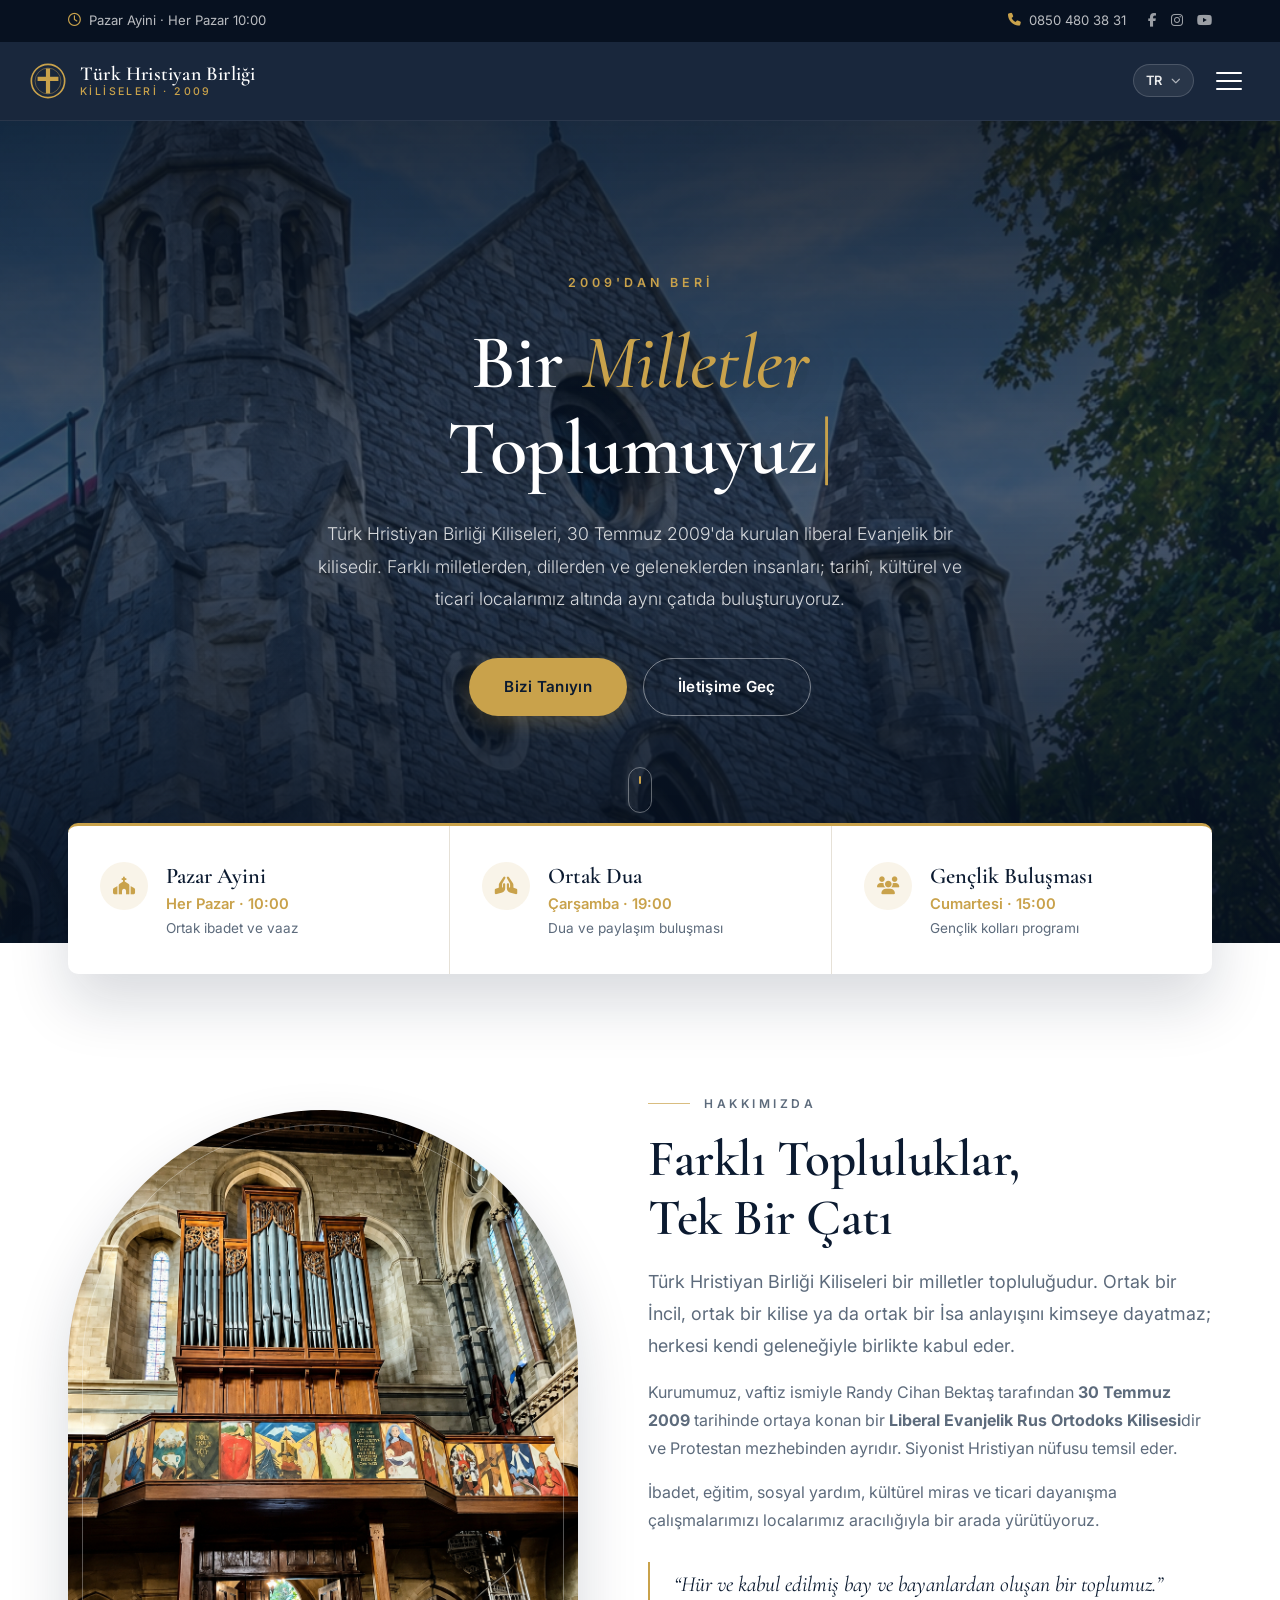
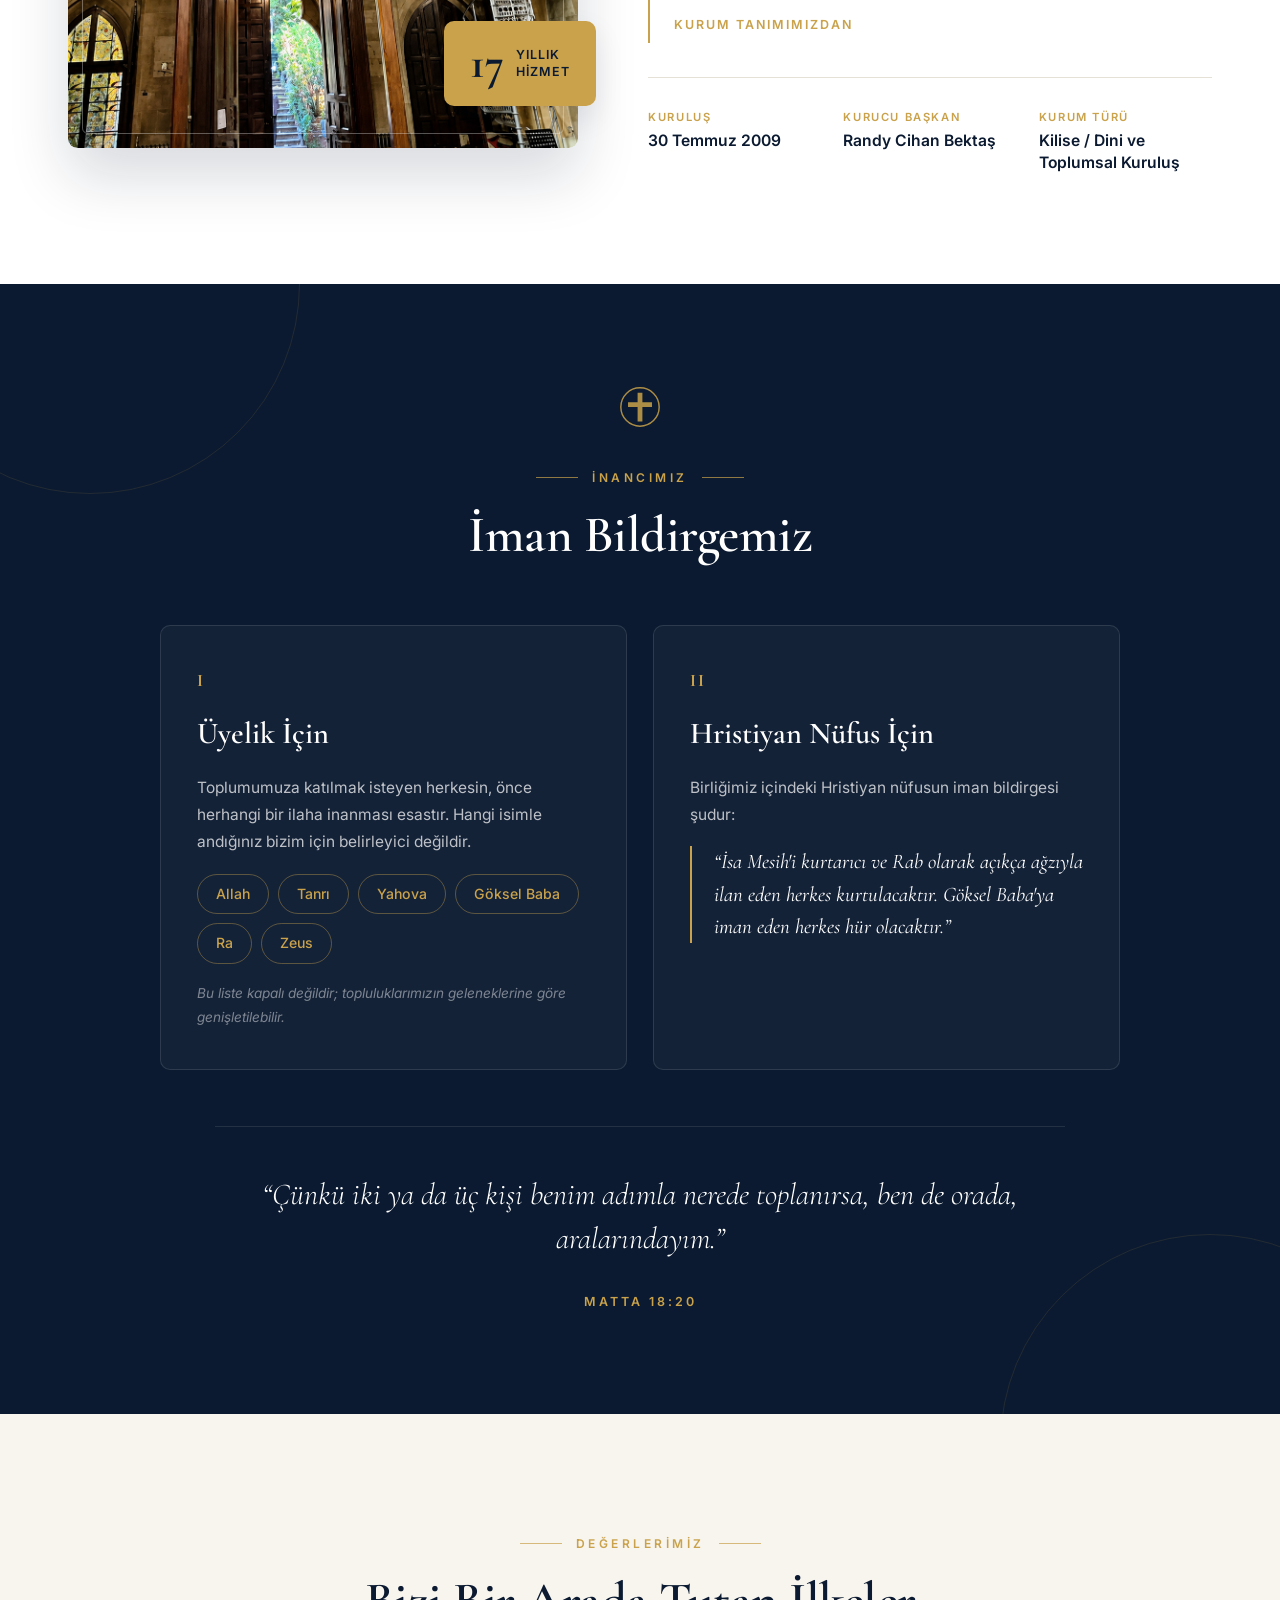
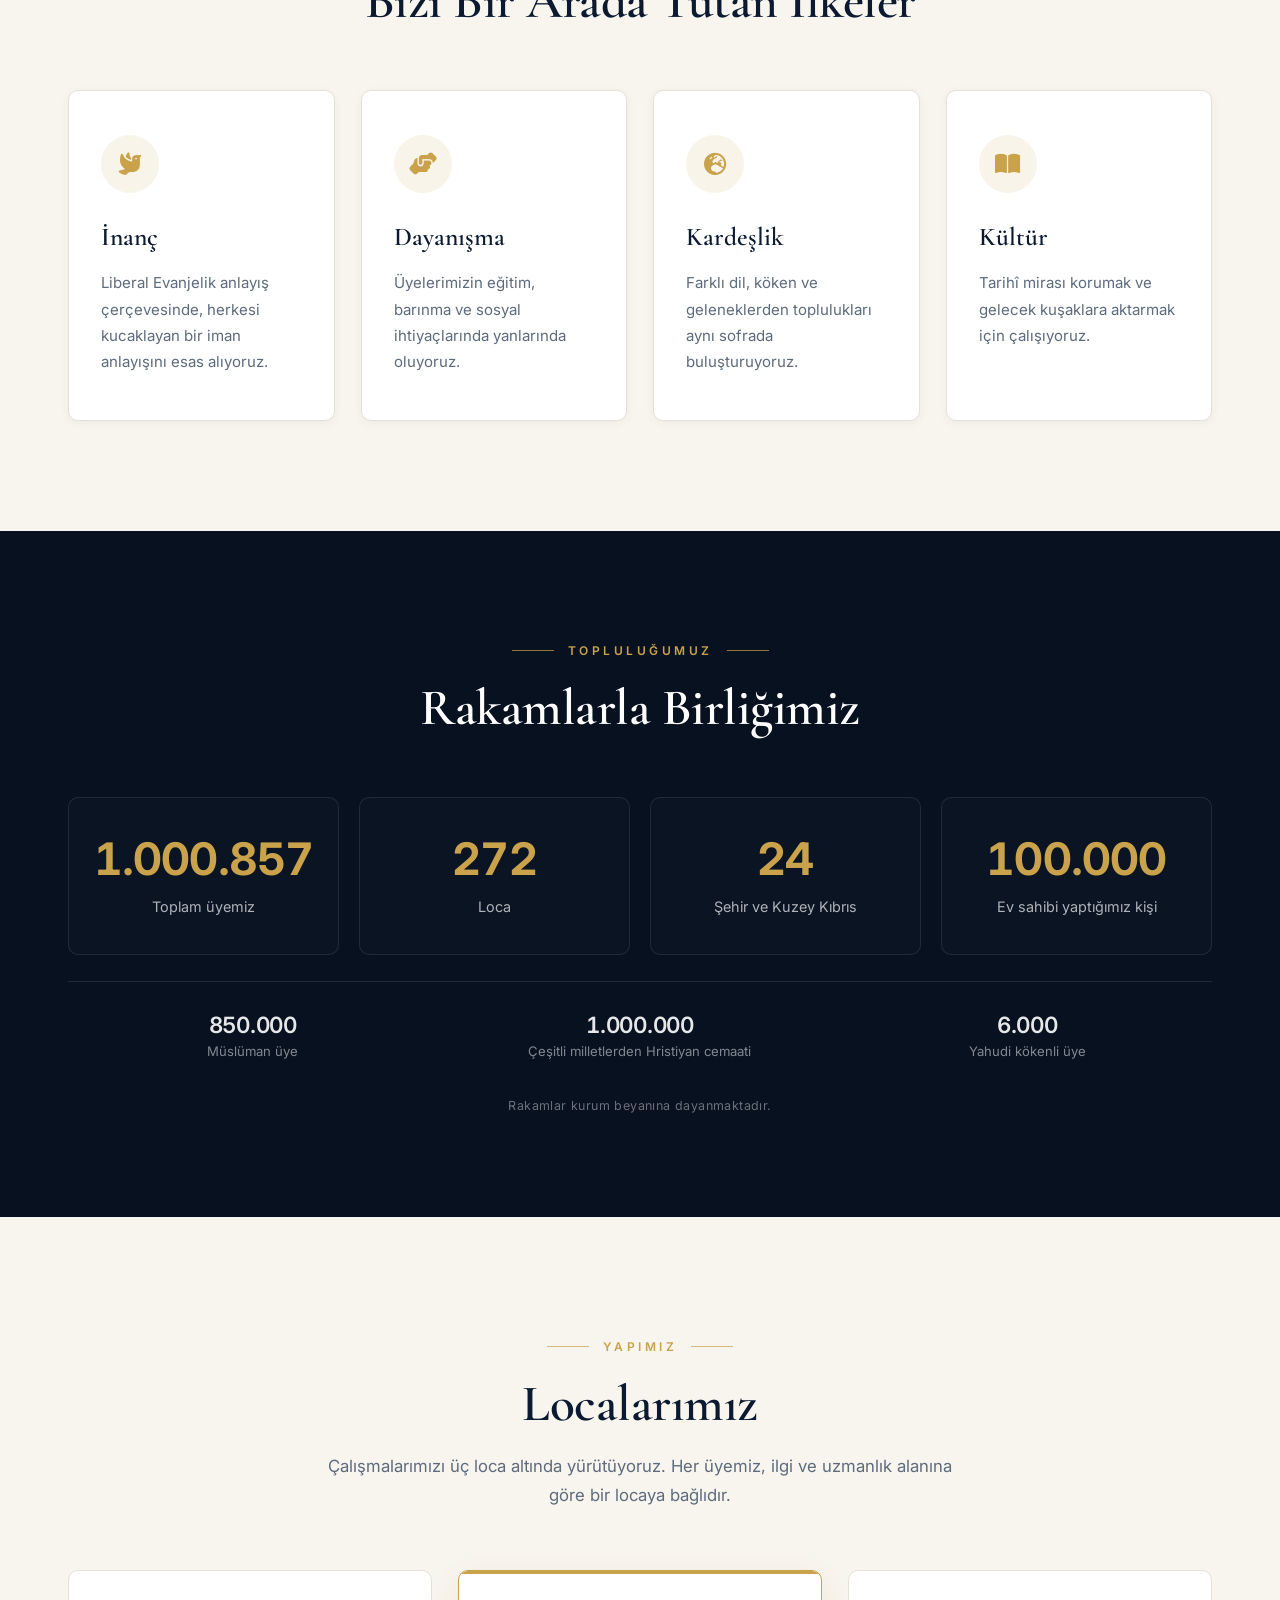
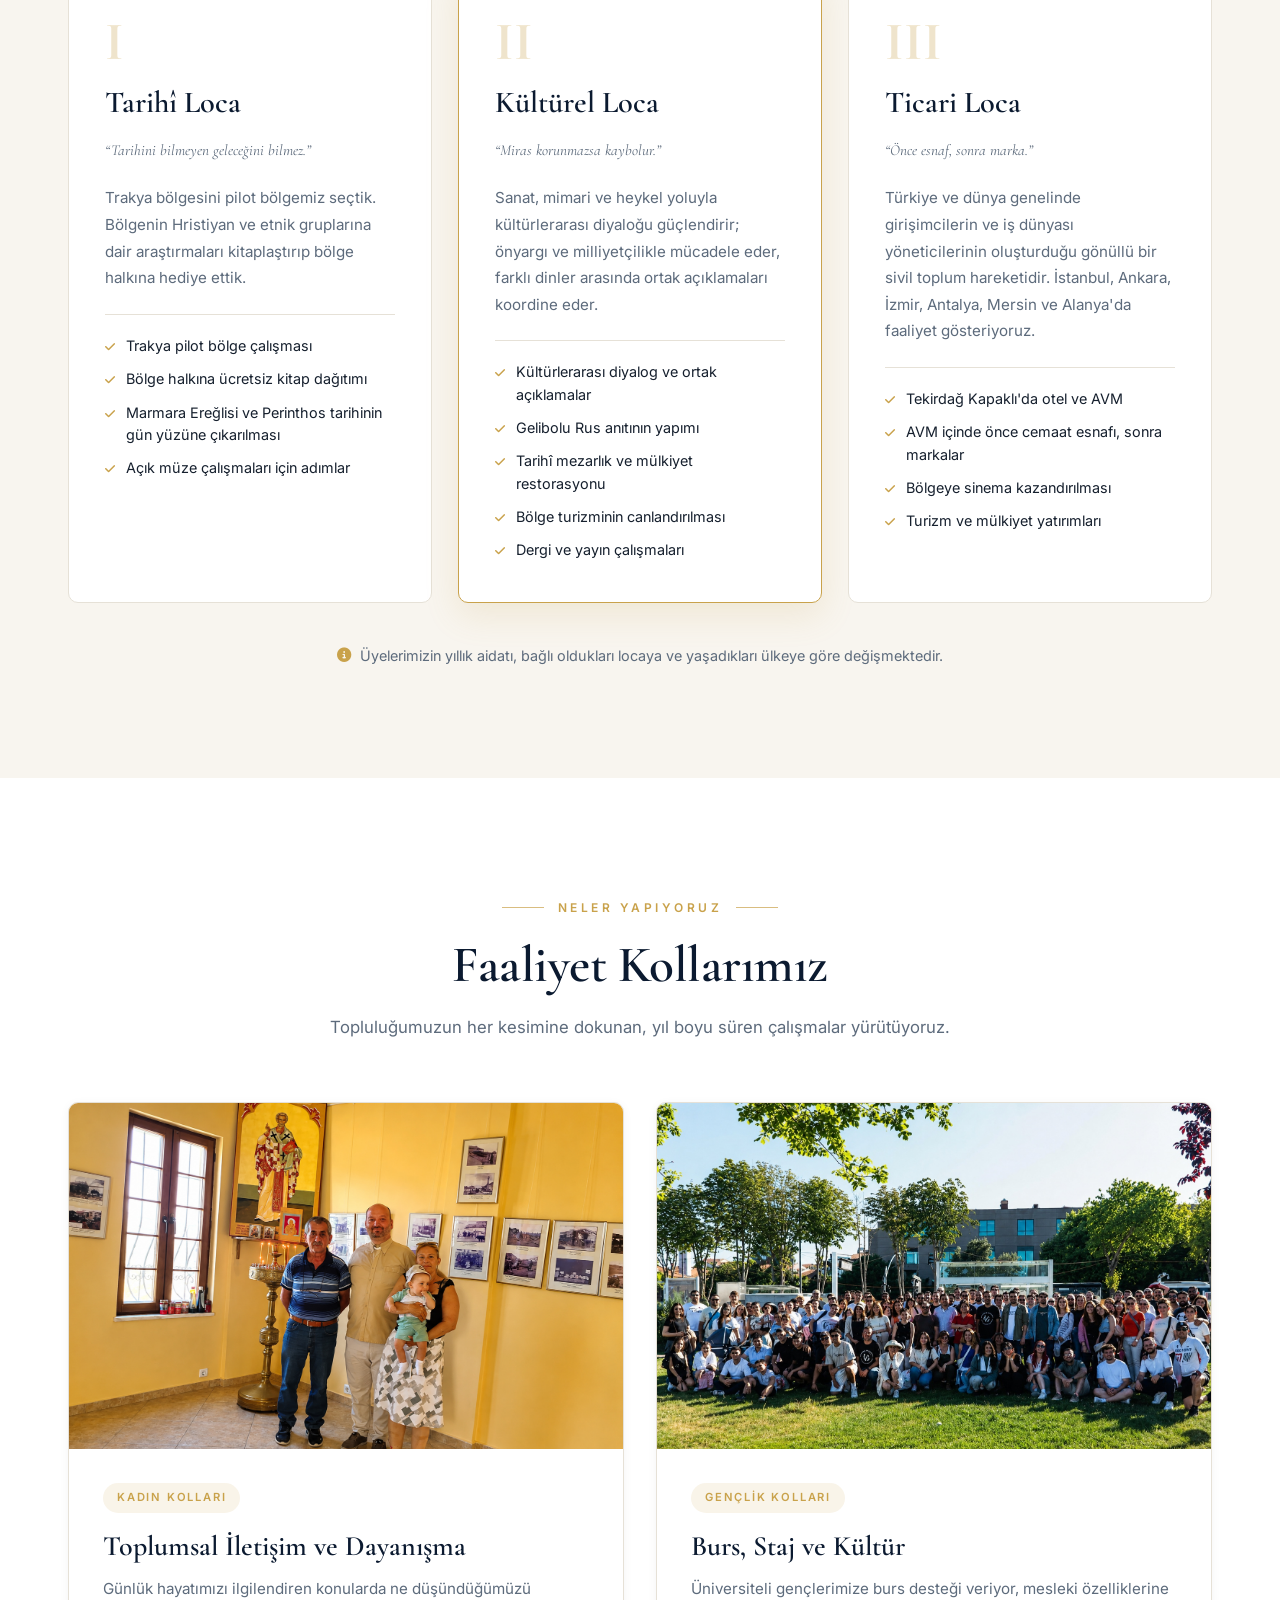
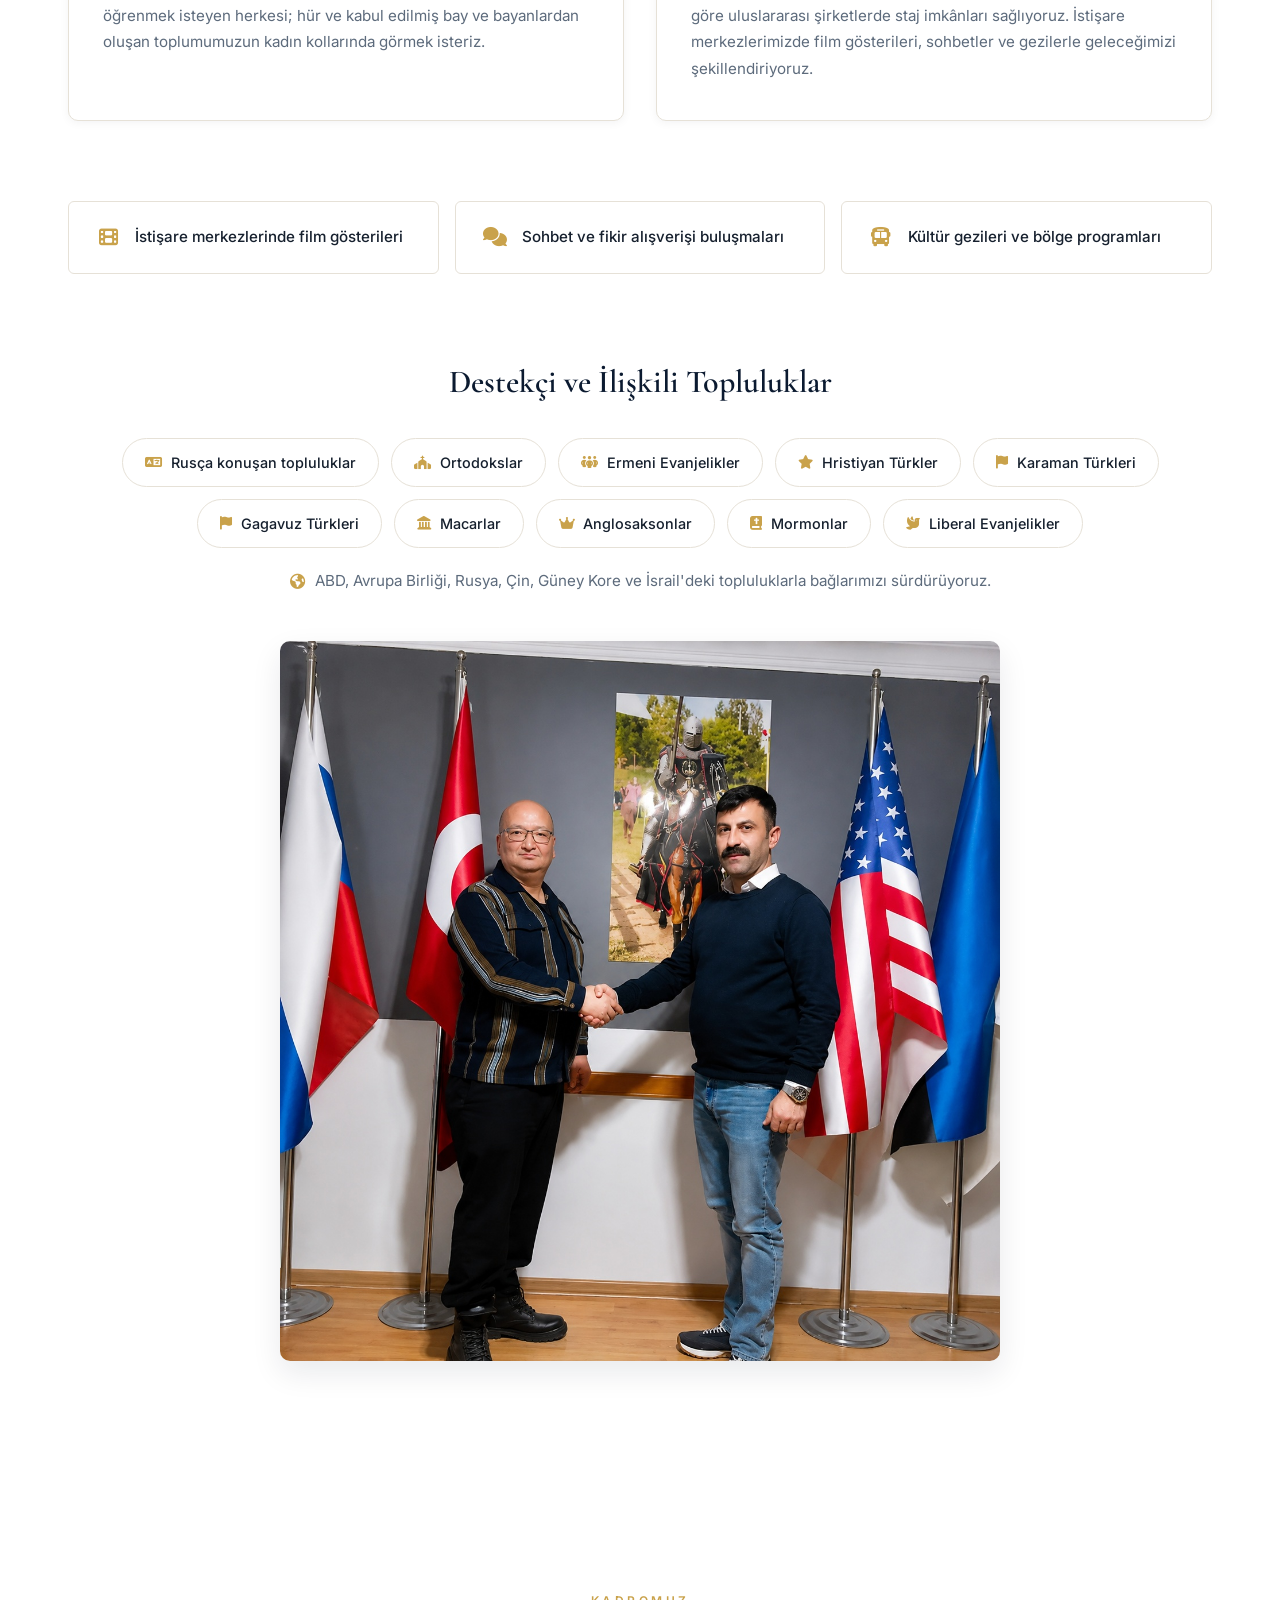
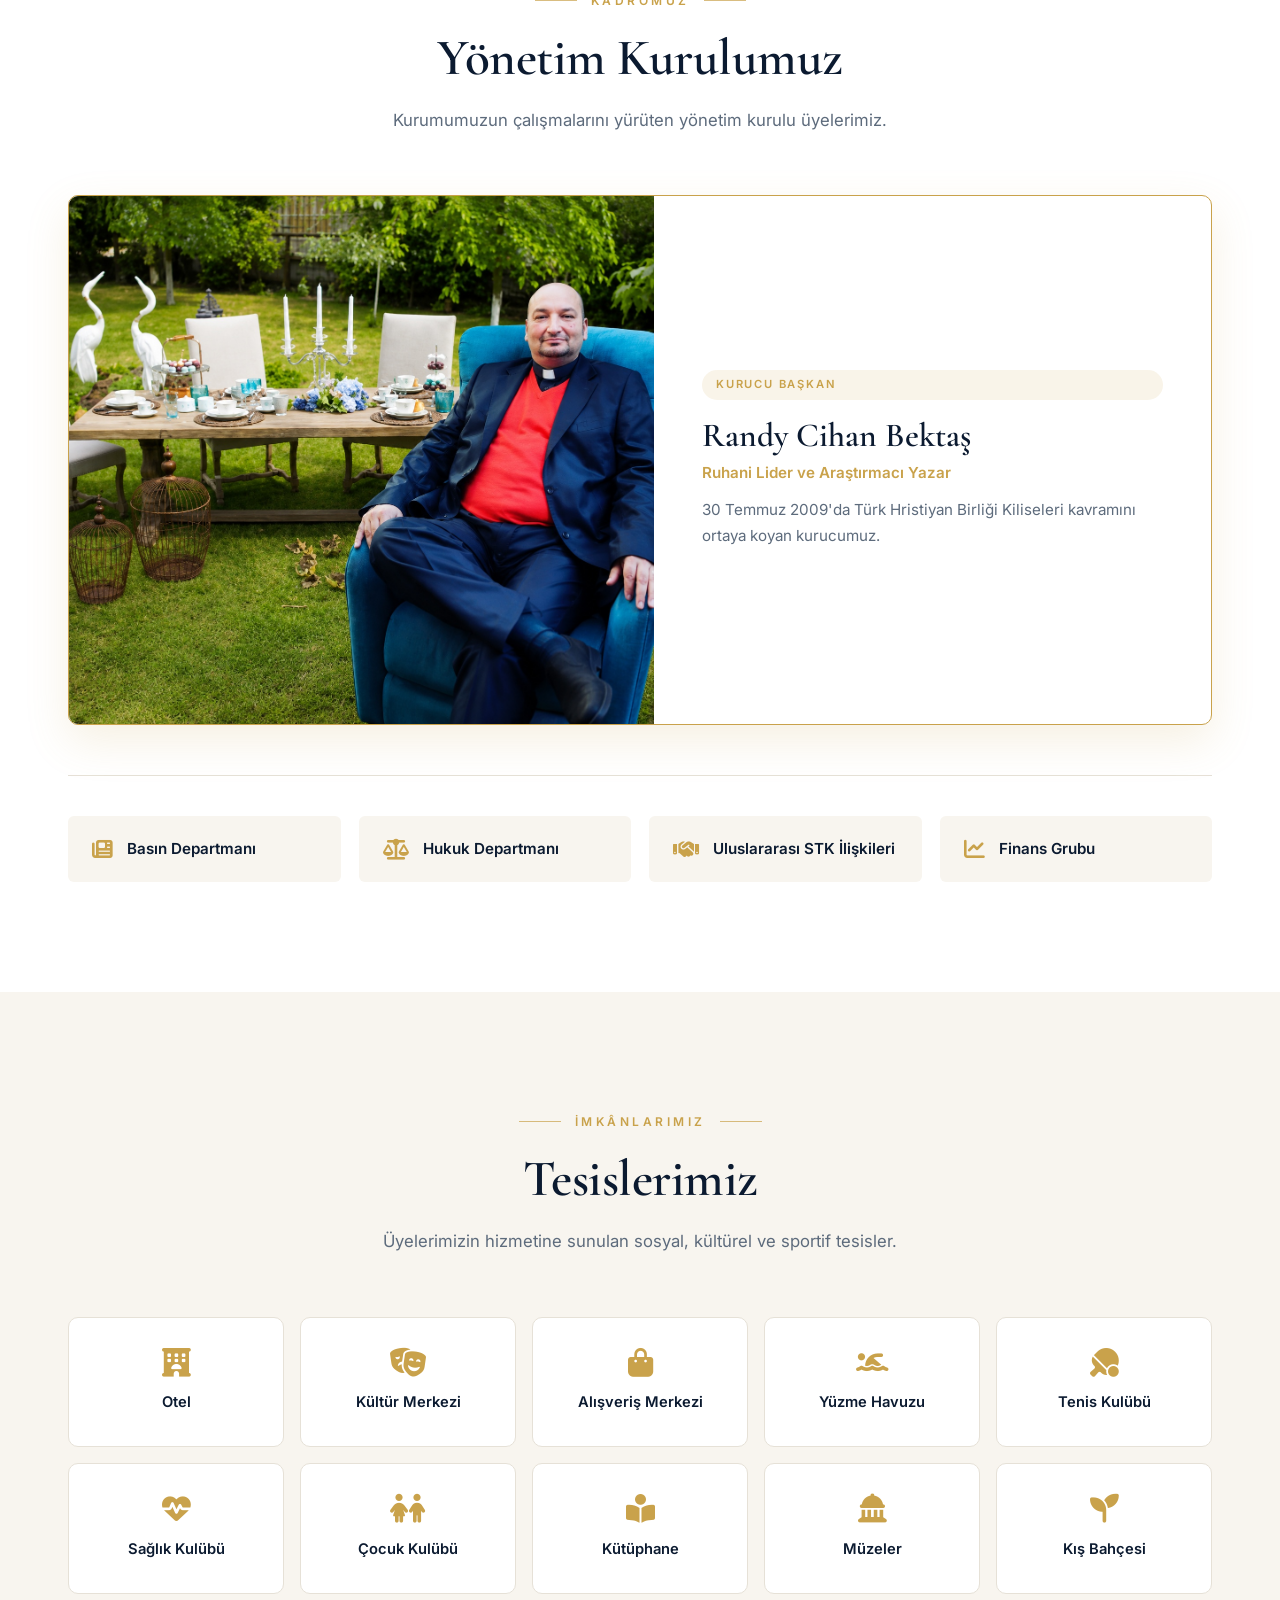
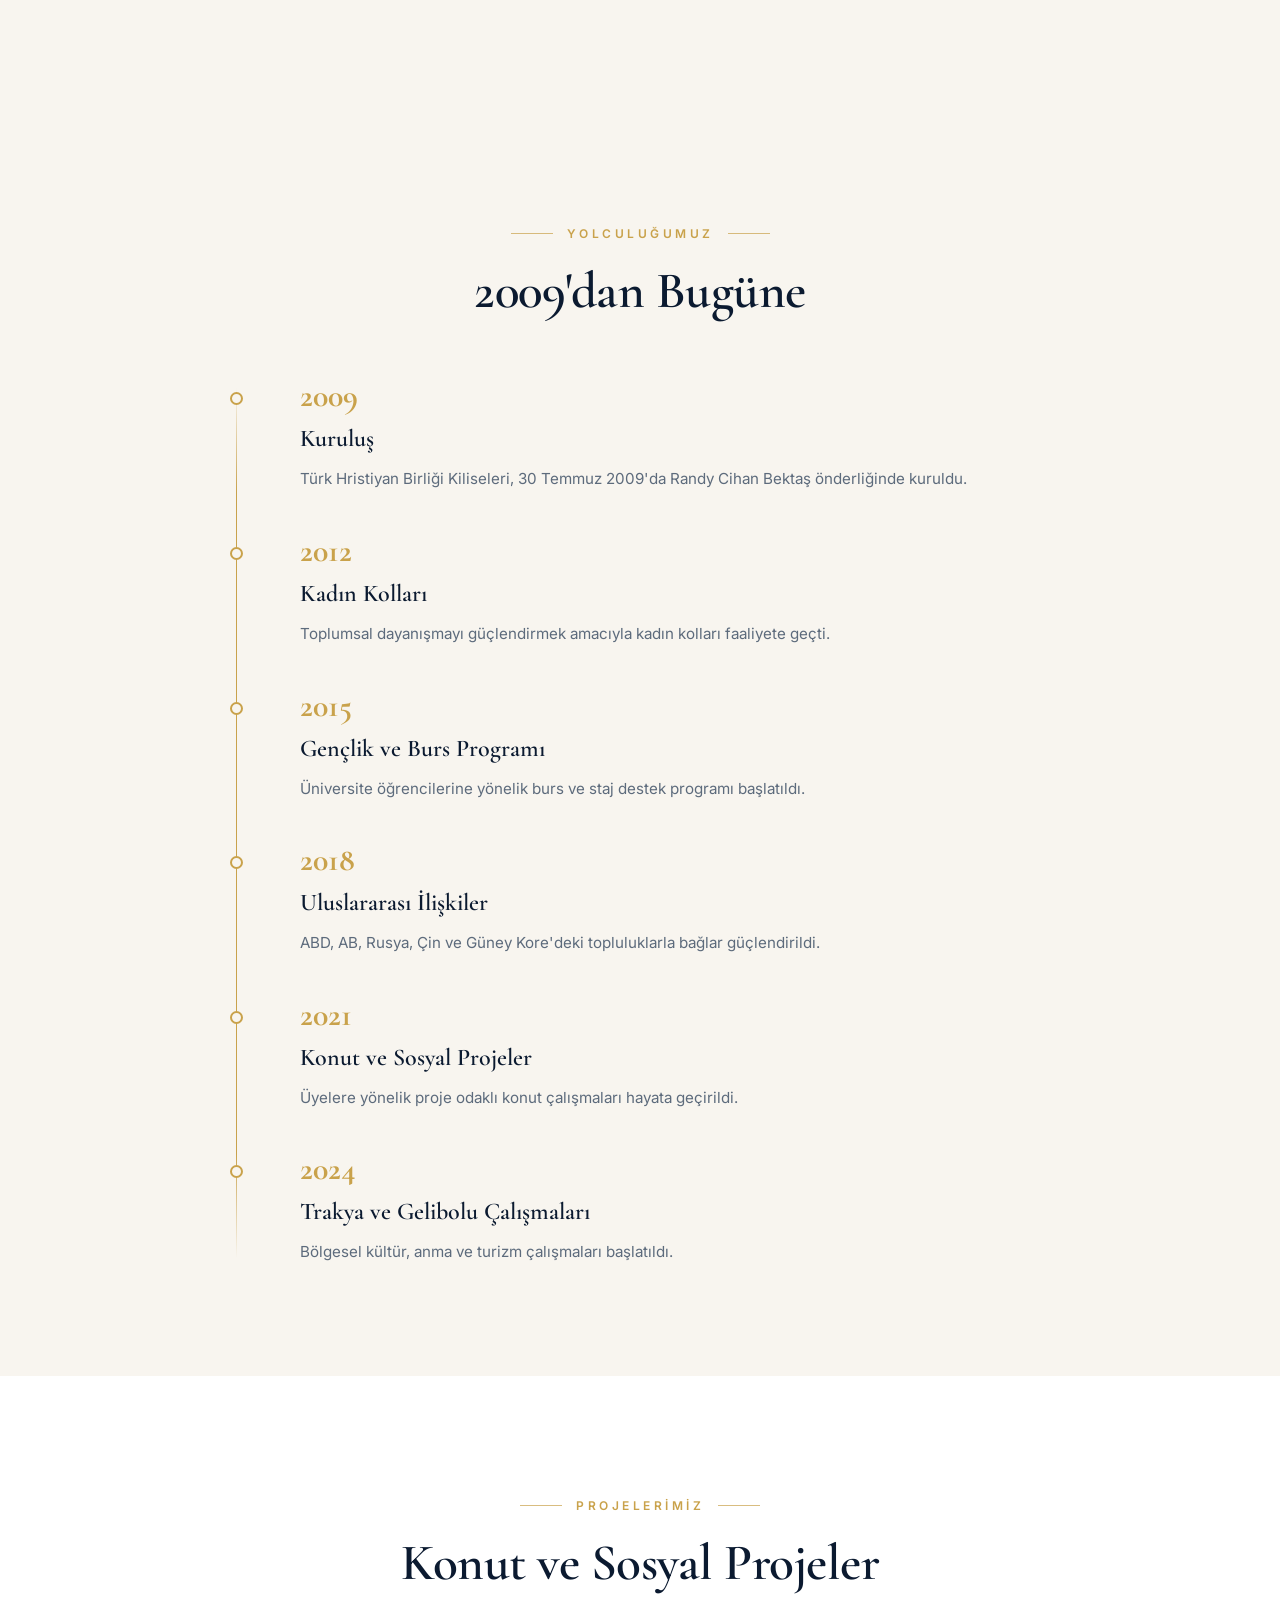
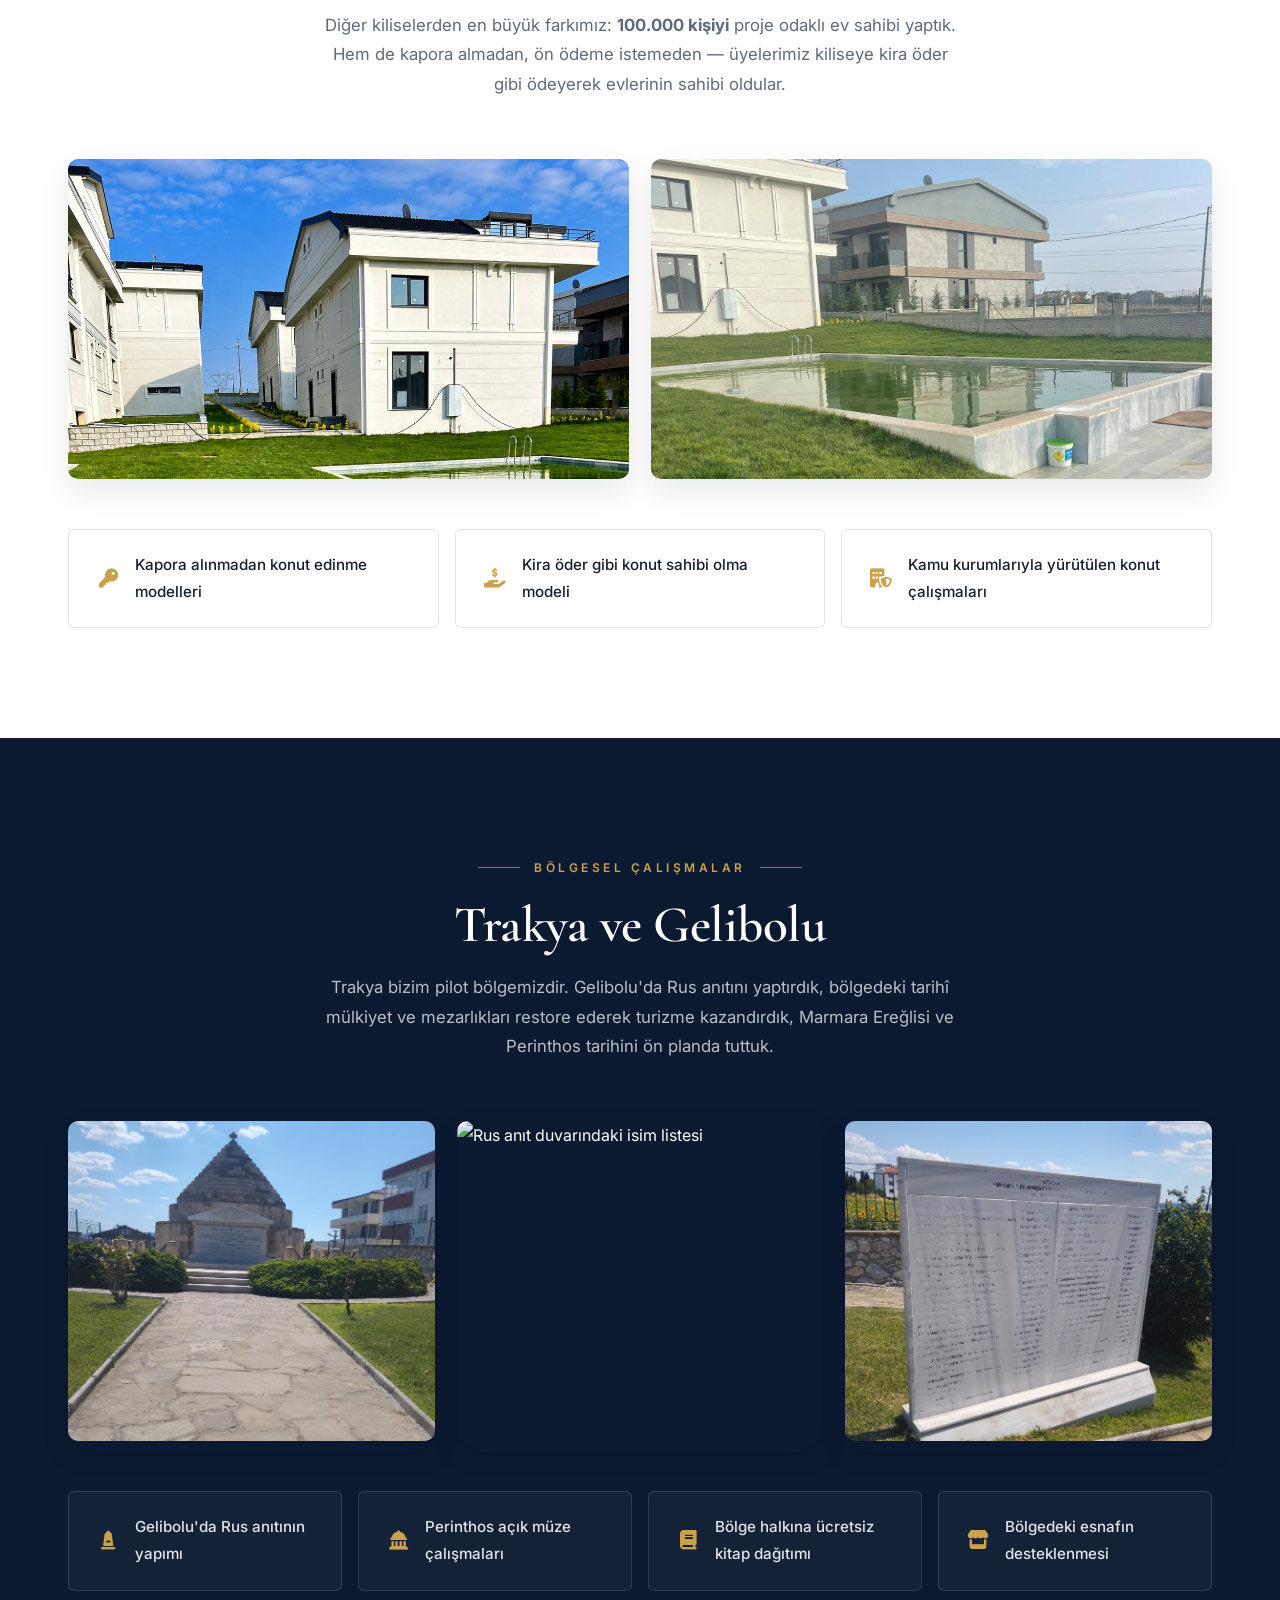
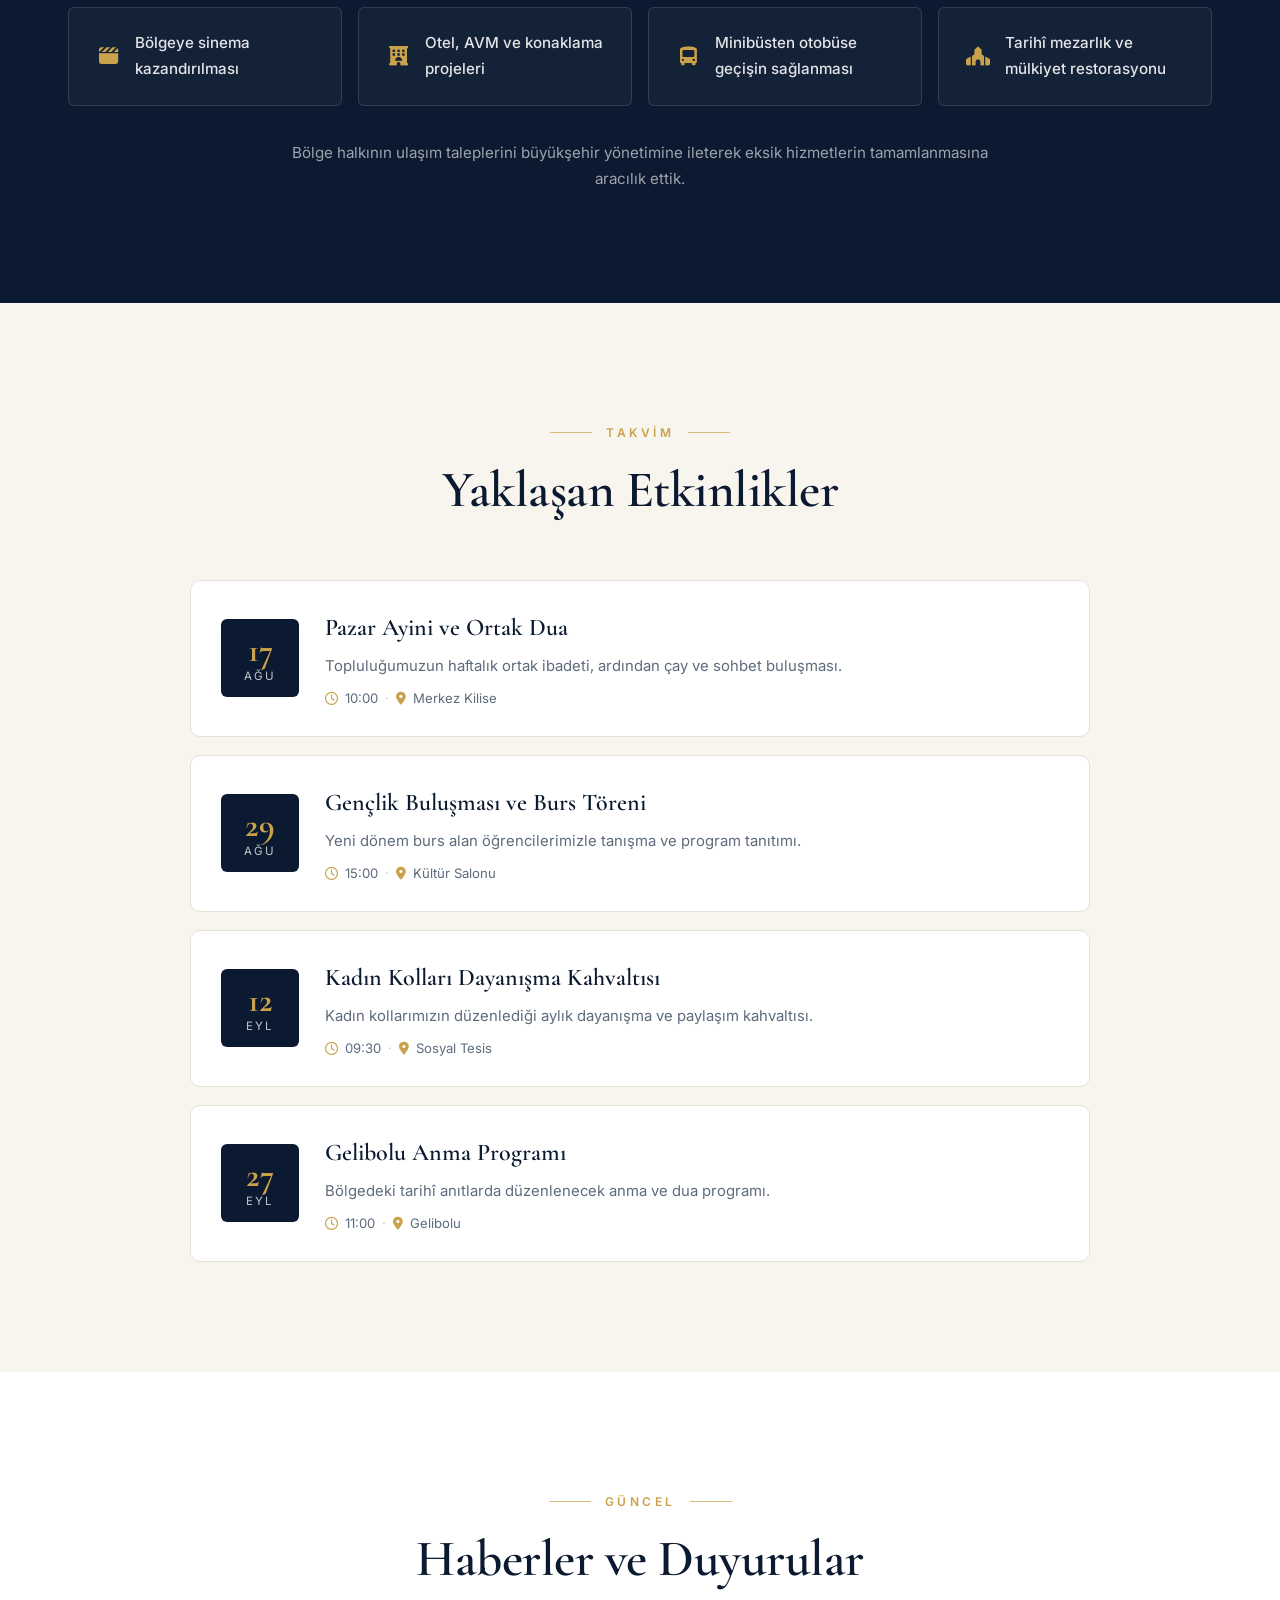
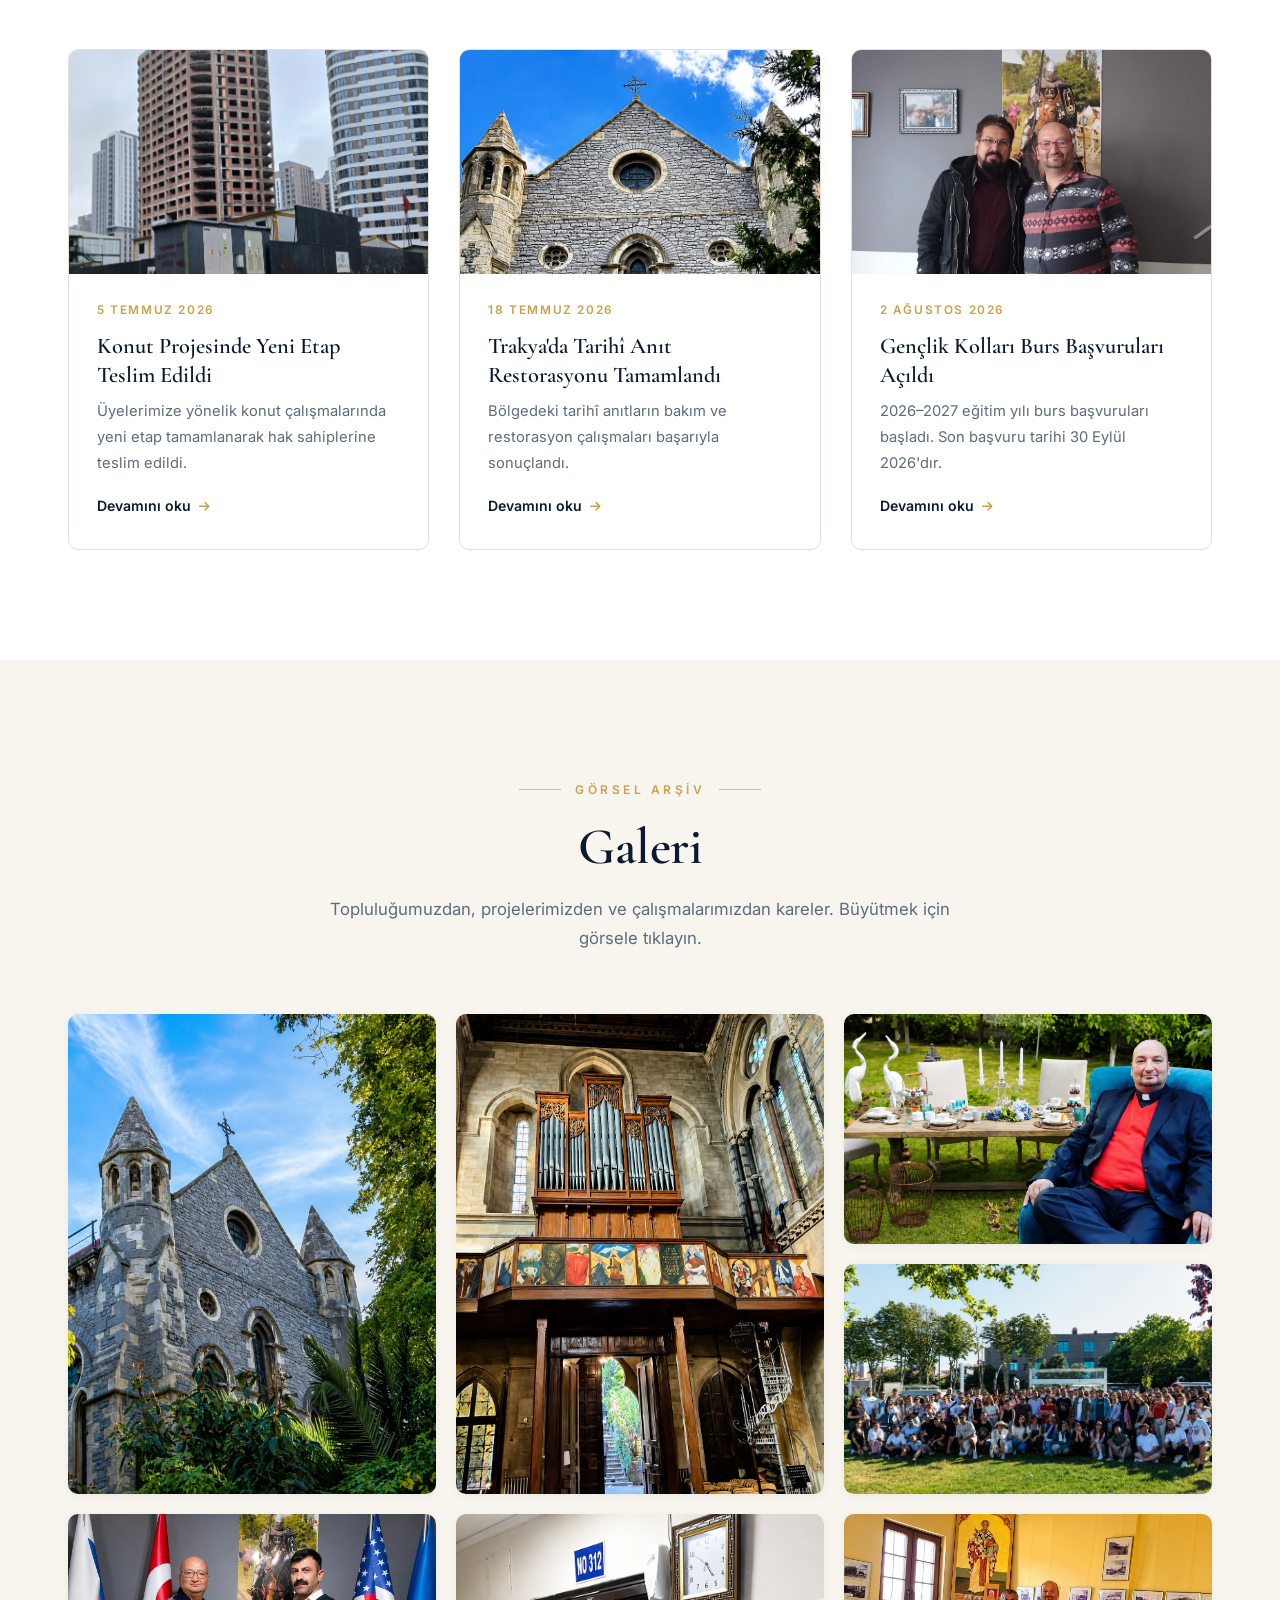
==== commit e2d037c3: "Add files via upload" ====
--- a/DEMO/index.html
+++ b/DEMO/index.html
@@ -238,7 +238,7 @@
                                     width="1065" height="1476" loading="lazy">
                             </div>
                             <div class="split-badge">
-                                <span class="split-badge-num">16</span>
+                                <span class="split-badge-num">17</span>
                                 <span class="split-badge-text">yıllık<br>hizmet</span>
                             </div>
                         </div>
